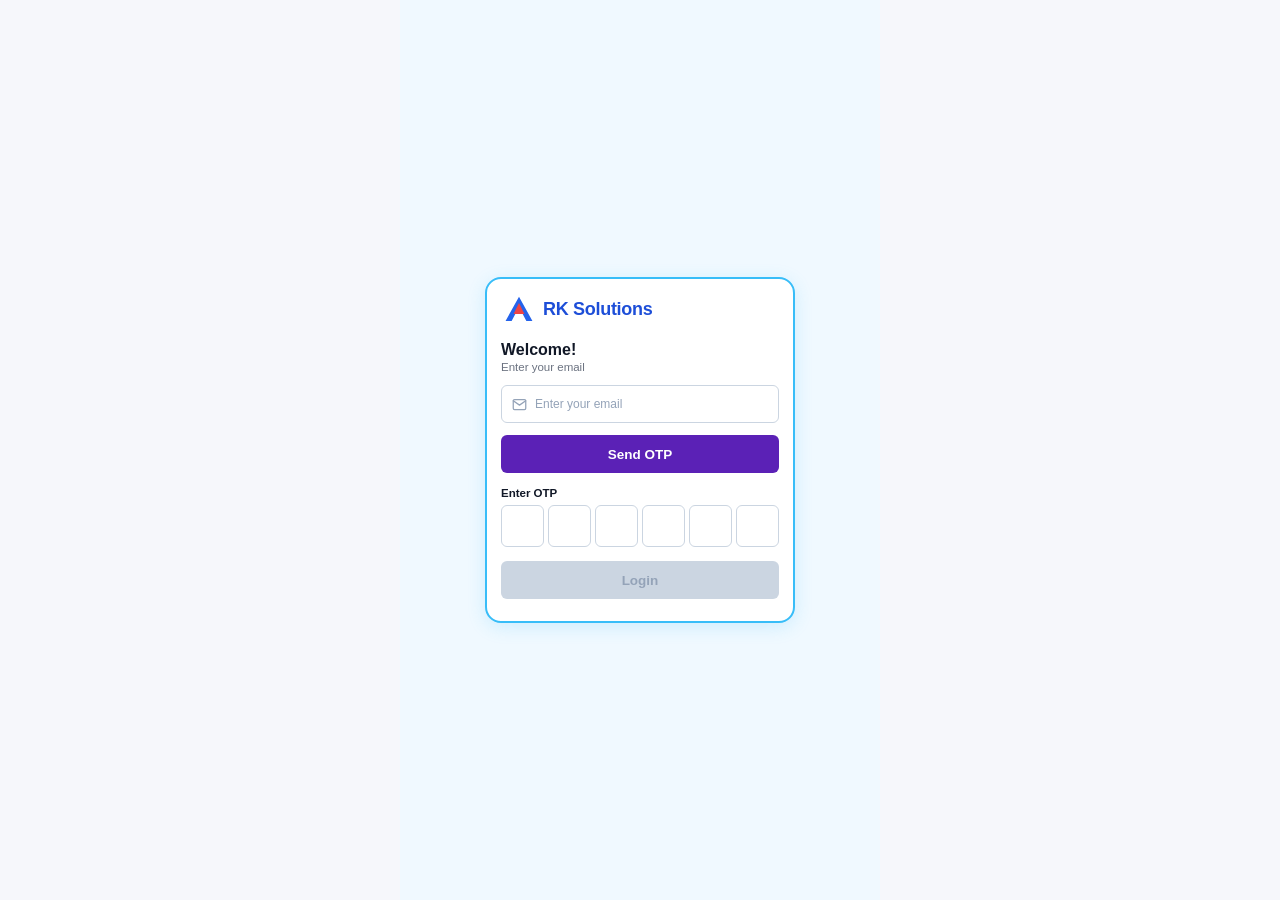
==== templates/index.html @ 28b4c9df "Add RK Solutions Flask backend and frontend" ====
<!DOCTYPE html>
<html lang="en">
<head>
  <meta charset="UTF-8">
  <meta name="viewport" content="width=device-width, initial-scale=1.0, maximum-scale=1.0, user-scalable=no, viewport-fit=cover">
  <title>RK Solutions</title>
  <link rel="stylesheet" href="https://cdnjs.cloudflare.com/ajax/libs/font-awesome/6.4.0/css/all.min.css">
  <link rel="stylesheet" href="/static/css/style.css">
</head>
<body>

  <!-- ======================== SCREEN 1: LOGIN ======================== -->
  <section id="screen-login" class="screen-login-wrapper active">
    <div class="mockup-frame-outer">
      <div class="mockup-card-inner">
        <!-- Brand Logo Row -->
        <div class="brand-header">
          <svg class="rk-logo-vector" viewBox="0 0 100 85" fill="none" xmlns="http://www.w3.org/2000/svg">
            <path d="M 50 4 L 92 80 L 73 80 L 50 36 L 27 80 L 8 80 Z" fill="#2563eb" />
            <path d="M 50 24 L 67 58 L 33 58 Z" fill="#ef4444" />
          </svg>
          <span class="brand-name-text">RK Solutions</span>
        </div>

        <!-- Welcome Text -->
        <div class="welcome-section">
          <h1 class="welcome-title">Welcome!</h1>
          <p class="welcome-desc">Enter your email</p>
        </div>

        <!-- Email Input Box (Guaranteed Empty, No Autofill) -->
        <div class="input-phone-container">
          <div class="phone-box-wrapper">
            <svg class="phone-receiver-icon" viewBox="0 0 24 24" fill="none" stroke="#94a3b8" stroke-width="2" stroke-linecap="round" stroke-linejoin="round">
              <path d="M4 4h16c1.1 0 2 .9 2 2v12c0 1.1-.9 2-2 2H4c-1.1 0-2-.9-2-2V6c0-1.1.9-2 2-2z"/>
              <polyline points="22,6 12,13 2,6"/>
            </svg>
            <input type="email" id="login-email" placeholder="Enter your email" autocomplete="new-off" autocorrect="off" autocapitalize="off" spellcheck="false" value="">
          </div>
        </div>

        <!-- Send OTP Button with 60-second Cooldown -->
        <button id="btn-send-otp" class="btn-send-otp" onclick="sendLoginEmailOTP()">Send OTP</button>

        <!-- Enter 6-Digit OTP Block (Strict Horizontal Alignment) -->
        <div class="otp-entry-section">
          <label class="otp-entry-label">Enter OTP</label>
          <div class="custom-otp-wrapper otp-6-grid" onclick="focusOtpCollector()">
            <input type="tel" id="otp-hidden-collector" maxlength="6" autocomplete="new-off" autocorrect="off" autocapitalize="off" spellcheck="false" value="">
            <div class="otp-box-view" id="otp-box-0"></div>
            <div class="otp-box-view" id="otp-box-1"></div>
            <div class="otp-box-view" id="otp-box-2"></div>
            <div class="otp-box-view" id="otp-box-3"></div>
            <div class="otp-box-view" id="otp-box-4"></div>
            <div class="otp-box-view" id="otp-box-5"></div>
          </div>
          <span id="otp-timer-label" class="otp-timer-text hidden">Resend OTP in 60s</span>
        </div>

        <!-- Login Button (Enables when 6 digits are entered) -->
        <button id="btn-verify-otp" class="btn-login-gold disabled-btn" onclick="verifyLoginEmailOTP()" disabled>Login</button>
      </div>
    </div>
  </section>

  <!-- ======================== MAIN APP SHELL ======================== -->
  <div id="app-shell" class="hidden">
    <header class="app-header">
      <div class="header-left">
        <button id="header-back-btn" class="header-back-btn" onclick="navigatePreviousScreen()" title="Go Back">
          <i class="fa-solid fa-arrow-left"></i>
        </button>
        <h4 id="header-title">Dashboard</h4>
      </div>
      <div class="header-right">
        <button id="header-admin-btn" class="header-admin-btn hidden" onclick="openAdminTeamPage()" title="Admin Dashboard">
          <i class="fa-solid fa-user-shield"></i><span>Admin Dashboard</span>
        </button>
        <span id="header-member-id" class="badge-member">LP1001</span>
      </div>
    </header>

    <main class="app-body">
      <!-- SCREEN 2: DASHBOARD -->
      <section id="screen-dashboard" class="sub-screen active">
        <div class="partner-welcome">
          <div>
            <h3>Hi, Partner!</h3>
            <span class="text-sm text-gray" id="user-subtext">Member ID: LP1001</span>
          </div>
          <div class="date-filter-box">
            <input type="date" id="dash-date-filter" onchange="onDashboardDateChange()">
          </div>
        </div>

        <div class="metrics-grid">
          <div class="metric-card">
            <div class="metric-icon green-icon"><i class="fa-solid fa-users"></i></div>
            <div class="metric-content">
              <span class="label">Membership</span>
              <strong id="metric-membership">15</strong>
            </div>
          </div>
          <div class="metric-card">
            <div class="metric-icon orange-icon"><i class="fa-solid fa-book-open"></i></div>
            <div class="metric-content">
              <span class="label">Smart Book</span>
              <strong id="metric-smartbook">22</strong>
            </div>
          </div>
        </div>

        <div class="metrics-grid mt-2">
          <div class="metric-card earning-card">
            <div class="metric-icon blue-icon"><i class="fa-solid fa-indian-rupee-sign"></i></div>
            <div class="metric-content">
              <span class="label">Paid Earning</span>
              <strong id="metric-earnings">₹8,250</strong>
            </div>
          </div>
          <div class="metric-card earning-card">
            <div class="metric-icon red-icon"><i class="fa-solid fa-wallet"></i></div>
            <div class="metric-content">
              <span class="label">Wallet Balance</span>
              <strong id="metric-wallet">₹1,200</strong>
            </div>
          </div>
        </div>

        <div class="dashboard-actions">
          <button class="btn btn-add-customer" onclick="openAddCustomerModal()">
            <i class="fa-solid fa-user-plus"></i> + Add New Customer
          </button>
        </div>

        <div class="referral-card">
          <div class="referral-title"><i class="fa-solid fa-share-nodes"></i> Refer a Partner</div>
          <p class="text-sm">Share your unique link. When someone installs or registers, reward is automatically credited.</p>
          <div class="referral-link-row">
            <input type="text" id="referral-url" readonly value="">
            <button class="btn btn-copy" onclick="copyReferralLink()"><i class="fa-regular fa-copy"></i> Copy</button>
          </div>
          <div class="social-share-buttons">
            <button class="btn btn-whatsapp" onclick="shareSocial('whatsapp')"><i class="fa-brands fa-whatsapp"></i> WhatsApp</button>
            <button class="btn btn-instagram" onclick="shareSocial('instagram')"><i class="fa-brands fa-instagram"></i> Instagram</button>
            <button class="btn btn-facebook" onclick="shareSocial('facebook')"><i class="fa-brands fa-facebook"></i> Facebook</button>
          </div>
        </div>

        <div class="banner-container">
          <div class="banner-slide" id="banner-active">
            <div class="banner-text">
              <h4 id="banner-title">Exclusive Smart Book Training</h4>
              <p id="banner-subtitle">Live interactive sessions in 5 regional languages.</p>
            </div>
          </div>
          <div class="banner-dots" id="banner-dots">
            <span class="dot active" onclick="setBanner(0)"></span>
            <span class="dot" onclick="setBanner(1)"></span>
            <span class="dot" onclick="setBanner(2)"></span>
          </div>
        </div>

        <!-- Admin only: add / edit / replace / delete the 3 advertisements (hidden for everyone else) -->
        <div id="ads-admin-actions" class="ads-admin-actions hidden">
          <button class="btn btn-outline w-100" onclick="openAdsManager()">
            <i class="fa-solid fa-rectangle-ad"></i> Manage Advertisements
          </button>
        </div>
      </section>

      <!-- SCREEN 3: CUSTOMERS CRM -->
      <section id="screen-customers" class="sub-screen">
        <div class="sub-header-row">
          <div class="search-input">
            <i class="fa-solid fa-magnifying-glass"></i>
            <input type="text" id="cust-search" placeholder="Search by name or phone" oninput="loadCustomerList()">
          </div>
          <button class="btn btn-icon" onclick="toggleDateFilter()"><i class="fa-solid fa-filter"></i></button>
          <button class="btn btn-primary btn-sm" onclick="openAddCustomerModal()"><i class="fa-solid fa-plus"></i></button>
        </div>

        <div class="status-pills">
          <button class="pill active" onclick="filterByStatus('All', this)">All</button>
          <button class="pill" onclick="filterByStatus('New', this)">New</button>
          <button class="pill" onclick="filterByStatus('Called', this)">Called</button>
          <button class="pill" onclick="filterByStatus('Interested', this)">Interested</button>
          <button class="pill" onclick="filterByStatus('Joined', this)">Joined</button>
        </div>

        <div id="customer-list-container" class="card-list"></div>

        <div class="customer-bottom-bar">
          <div class="left-tools">
            <input type="date" id="cust-date-filter" onchange="loadCustomerList()">
          </div>
          <div class="right-tools">
            <button class="btn btn-outline btn-sm" onclick="exportData('excel')"><i class="fa-solid fa-file-excel"></i> Export Excel</button>
            <button class="btn btn-outline btn-sm" onclick="exportData('pdf')"><i class="fa-solid fa-file-pdf"></i> Export PDF</button>
          </div>
        </div>
      </section>

      <!-- SCREEN 4: TRAINING & RESOURCES MAIN HUB -->
      <section id="screen-training" class="sub-screen">
        <div class="training-screen-wrapper">
          <div class="training-top-header">
            <button class="btn-training-back" onclick="switchTab('dashboard')">Back</button>
            <h4 class="training-header-title">Training & Resources</h4>
          </div>

          <div class="training-lang-filter-card">
            <div class="lang-label-row">
              <i class="fa-solid fa-layer-group lang-icon-purple"></i>
              <span class="lang-label-text">Select Content Language:</span>
            </div>
            <select id="training-language-select" class="training-lang-select" onchange="onLanguageChanged()">
              <option value="English">English</option>
              <option value="Tamil">Tamil</option>
              <option value="Telugu">Telugu</option>
              <option value="Hindi">Hindi</option>
              <option value="Kannada">Kannada</option>
            </select>
          </div>

          <div class="training-items-list">
            <div class="tr-resource-row" onclick="navigateToTrainingSection('video')">
              <div class="tr-icon-col tr-icon-blue"><i class="fa-solid fa-video"></i></div>
              <div class="tr-content-col">
                <h5 class="tr-item-title">Training Video</h5>
                <p class="tr-item-desc">20 IT tutorial videos (30 mins each)</p>
              </div>
              <div class="tr-action-col"><div class="btn-play-circle-blue"><i class="fa-solid fa-play"></i></div></div>
            </div>

            <div class="tr-resource-row" onclick="navigateToTrainingSection('sales_script')">
              <div class="tr-icon-col tr-icon-orange"><i class="fa-solid fa-file-lines"></i></div>
              <div class="tr-content-col">
                <h5 class="tr-item-title">Sales Script</h5>
                <p class="tr-item-desc">50 Notepad documents</p>
              </div>
              <div class="tr-action-col"><span class="badge-pill-orange">View</span></div>
            </div>

            <div class="tr-resource-row" onclick="navigateToTrainingSection('faq')">
              <div class="tr-icon-col tr-icon-purple"><i class="fa-solid fa-circle-question"></i></div>
              <div class="tr-content-col">
                <h5 class="tr-item-title">FAQ</h5>
                <p class="tr-item-desc">Frequently asked questions</p>
              </div>
              <div class="tr-action-col"><span class="badge-pill-purple">View</span></div>
            </div>

            <div class="tr-resource-row" onclick="navigateToTrainingSection('poster')">
              <div class="tr-icon-col tr-icon-red"><i class="fa-solid fa-image"></i></div>
              <div class="tr-content-col">
                <h5 class="tr-item-title">Poster</h5>
                <p class="tr-item-desc">50 JPEG marketing posters</p>
              </div>
              <div class="tr-action-col"><div class="btn-download-circle-red"><i class="fa-solid fa-download"></i></div></div>
            </div>

            <div class="tr-resource-row" onclick="navigateToTrainingSection('smart_book')">
              <div class="tr-icon-col tr-icon-green"><i class="fa-solid fa-book"></i></div>
              <div class="tr-content-col">
                <h5 class="tr-item-title">Sample Smart Book</h5>
                <p class="tr-item-desc">50 sample handbooks & PDFs</p>
              </div>
              <div class="tr-action-col"><span class="badge-pill-green">View</span></div>
            </div>
          </div>
        </div>
      </section>

      <!-- SCREEN 4-A: VIDEOS PAGE -->
      <section id="screen-training-videos" class="sub-screen">
        <div class="subpage-header-bar">
          <button class="btn btn-secondary btn-sm" onclick="returnToTrainingHub()"><i class="fa-solid fa-arrow-left"></i> Back</button>
          <h4 id="videos-page-title">Training Videos</h4>
          <span class="badge-lang" id="badge-lang-videos">English</span>
        </div>
        <div id="videos-list-container" class="resource-items-scroll"></div>
      </section>

      <!-- SCREEN 4-B: SALES SCRIPTS (HEADINGS ONLY) -->
      <section id="screen-training-scripts" class="sub-screen">
        <div class="subpage-header-bar">
          <button class="btn btn-secondary btn-sm" onclick="returnToTrainingHub()"><i class="fa-solid fa-arrow-left"></i> Back</button>
          <h4 id="scripts-page-title">Sales Scripts</h4>
          <span class="badge-lang" id="badge-lang-scripts">English</span>
        </div>
        <div id="scripts-list-container" class="resource-items-scroll"></div>
      </section>

      <!-- SCREEN 4-C: FAQ PAGE (STRICT LANGUAGE ACCORDION) -->
      <section id="screen-training-faq" class="sub-screen">
        <div class="subpage-header-bar">
          <button class="btn btn-secondary btn-sm" onclick="returnToTrainingHub()"><i class="fa-solid fa-arrow-left"></i> Back</button>
          <h4 id="faq-page-title">Frequently Asked Questions</h4>
          <span class="badge-lang" id="badge-lang-faq">English</span>
        </div>
        <div id="faq-list-container" class="resource-items-scroll"></div>
      </section>

      <!-- SCREEN 4-D: POSTERS PAGE -->
      <section id="screen-training-posters" class="sub-screen">
        <div class="subpage-header-bar">
          <button class="btn btn-secondary btn-sm" onclick="returnToTrainingHub()"><i class="fa-solid fa-arrow-left"></i> Back</button>
          <h4 id="posters-page-title">Marketing Posters</h4>
          <span class="badge-lang" id="badge-lang-posters">English</span>
        </div>
        <div id="posters-grid-container" class="poster-grid-layout"></div>
      </section>

      <!-- SCREEN 4-E: SAMPLE SMART BOOK PAGE -->
      <section id="screen-training-smartbook" class="sub-screen">
        <div class="subpage-header-bar">
          <button class="btn btn-secondary btn-sm" onclick="returnToTrainingHub()"><i class="fa-solid fa-arrow-left"></i> Back</button>
          <h4 id="smartbook-page-title">Sample Smart Books</h4>
          <span class="badge-lang" id="badge-lang-smartbook">English</span>
        </div>
        <div id="smartbook-list-container" class="resource-items-scroll"></div>
      </section>

      <!-- SCREEN 5: MY REPORT -->
      <section id="screen-reports" class="sub-screen">
        <div class="reports-header-box">
          <label>Filter by Date Range:</label>
          <input type="date" id="reports-date-filter" onchange="loadReports()">
        </div>
        <div id="reports-container" class="reports-container"></div>
      </section>

      <!-- SCREEN 6: PROFILE -->
      <section id="screen-profile" class="sub-screen">
        <div class="profile-avatar-card">
          <div class="avatar-circle"><i class="fa-solid fa-user"></i></div>
          <h4 id="prof-name">Partner</h4>
          <span class="text-sm text-gray" id="prof-member-id">Member ID: LP1001</span>
        </div>

        <div class="profile-details">
          <div class="prof-item">
            <label>Email:</label>
            <span id="prof-email">---</span>
          </div>
          <div class="prof-item">
            <label>City:</label>
            <span id="prof-city">---</span>
          </div>
        </div>

        <div class="profile-actions">
          <button class="btn btn-outline w-100 mb-2" onclick="openChangePasswordModal()">
            <i class="fa-solid fa-key"></i> CHANGE PASSWORD
          </button>
          <button class="btn btn-danger w-100" onclick="logoutApp()">LOGOUT</button>
        </div>
      </section>

      <!-- SCREEN 7: PAYMENT SUCCESSFUL -->
      <section id="screen-payment-success" class="sub-screen">
        <div class="payment-success-card">
          <div class="success-icon-wrapper">
            <i class="fa-solid fa-circle-check success-check-icon"></i>
          </div>
          <h2 class="success-heading">Payment Successful!</h2>
          <p class="success-subtext">The customer registration and payment details have been recorded successfully.</p>
          
          <div class="order-summary-box">
            <div class="summary-line">
              <span>Customer ID:</span>
              <strong id="success-cust-id">2026-00001</strong>
            </div>
            <div class="summary-line">
              <span>Customer Name:</span>
              <strong id="success-cust-name">---</strong>
            </div>
            <div class="summary-line">
              <span>Amount Paid:</span>
              <strong id="success-amount">₹955.00</strong>
            </div>
            <div class="summary-line">
              <span>Order Status:</span>
              <span class="badge-status badge-Joined">Request Received</span>
            </div>
          </div>

          <button class="btn btn-primary w-100 btn-view-customers" onclick="switchTab('customers')">
            <i class="fa-solid fa-list-check"></i> View Customer List
          </button>
          <button class="btn btn-outline w-100 mt-2" onclick="switchTab('dashboard')">
            Go to Dashboard
          </button>
        </div>
      </section>

      <!-- SCREEN 8: ADMIN CONTROL CENTER -->
      <section id="screen-admin" class="sub-screen">
        <div class="admin-top-summary">
          <h4>Admin Portal (RK Solution Internal)</h4>
          <div class="summary-pill-group">
            <span class="badge badge-warning" id="admin-pending-count">Pending: 0</span>
            <span class="badge badge-success" id="admin-processed-count">Processed: 0</span>
          </div>
        </div>

        <div class="mb-3">
          <button class="btn btn-primary btn-sm" onclick="openAdminUploadModal()">
            <i class="fa-solid fa-cloud-arrow-up"></i> Upload Training Material
          </button>
        </div>

        <div class="table-responsive">
          <table class="admin-table">
            <thead>
              <tr>
                <th>Request Date</th>
                <th>Name</th>
                <th>Code</th>
                <th>YouTube Link</th>
                <th>1st Keyword</th>
                <th>2nd Keyword</th>
                <th>3rd Keyword</th>
                <th>Uploaded All Files</th>
              </tr>
            </thead>
            <tbody id="admin-requests-tbody"></tbody>
          </table>
        </div>
      </section>

      <!-- SCREEN 9: ADMIN TEAM MEMBERS (ADMIN DASHBOARD) -->
      <section id="screen-admin-team" class="sub-screen">
        <div class="team-banner">Admin (RK Solution internal team members)</div>

        <div class="team-summary-row">
          <div class="summary-pill-group">
            <span class="badge" id="team-total-count">Total: 0</span>
            <span class="badge badge-success" id="team-uploaded-count">Uploaded: 0</span>
            <span class="badge badge-warning" id="team-pending-count">Pending: 0</span>
          </div>
          <button class="btn btn-outline btn-sm" onclick="loadAdminTeam()"><i class="fa-solid fa-rotate"></i> Refresh</button>
        </div>

        <div class="team-table-wrap">
          <table class="team-table">
            <thead>
              <tr>
                <th class="th-date"><i class="fa-regular fa-calendar-days"></i> Request Date</th>
                <th class="th-name"><i class="fa-solid fa-user"></i> Name</th>
                <th class="th-member">Member ID</th>
                <th class="th-youtube"><i class="fa-brands fa-youtube"></i> Youtube link</th>
                <th class="th-kw1"><i class="fa-solid fa-magnifying-glass"></i> 1st Keyword Search</th>
                <th class="th-kw2"><i class="fa-solid fa-magnifying-glass"></i> 2nd Keyword Search</th>
                <th class="th-kw3"><i class="fa-solid fa-magnifying-glass"></i> 3rd Keyword Search</th>
                <th class="th-upload"><i class="fa-solid fa-cloud-arrow-up"></i> Uploaded all Files</th>
              </tr>
            </thead>
            <tbody id="team-members-tbody">
              <tr><td colspan="8" class="team-empty">Loading team members...</td></tr>
            </tbody>
          </table>
        </div>
      </section>
    </main>

    <!-- Bottom Navigation -->
    <nav class="bottom-nav">
      <button class="nav-item active" onclick="switchTab('dashboard')"><i class="fa-solid fa-house"></i><span>Home</span></button>
      <button class="nav-item" onclick="switchTab('customers')"><i class="fa-solid fa-users"></i><span>Customers</span></button>
      <button class="nav-item" onclick="switchTab('training')"><i class="fa-solid fa-graduation-cap"></i><span>Training</span></button>
      <button class="nav-item" onclick="switchTab('reports')"><i class="fa-solid fa-file-invoice"></i><span>Reports</span></button>
      <button class="nav-item" onclick="switchTab('profile')"><i class="fa-solid fa-user"></i><span>Profile</span></button>
    </nav>
  </div>

  <!-- Modals -->
  <div id="modal-add-customer" class="modal-backdrop hidden">
    <div class="modal-card">
      <div class="modal-header">
        <h4>Add New Customer</h4>
        <button class="btn-close" onclick="closeModal('modal-add-customer')">&times;</button>
      </div>
      <div class="modal-body">
        <div class="form-group">
          <label>Select Plan / Membership</label>
          <select id="cust-plan" onchange="onPlanSelected()">
            <option value="Membership" data-amount="955">1. Membership — ₹955</option>
            <option value="Smart Book" data-amount="300">2. Smart Book — ₹300</option>
          </select>
        </div>
        <div class="form-group">
          <label>Customer ID (Auto Generated)</label>
          <input type="text" id="cust-auto-id" readonly value="" class="input-readonly">
        </div>
        <div class="form-group">
          <label>Customer Name *</label>
          <input type="text" id="cust-name" placeholder="Enter customer name">
        </div>
        <div class="form-group">
          <label>Phone Number *</label>
          <input type="tel" id="cust-phone" placeholder="Enter phone number">
        </div>
        <div class="form-group">
          <label>City / Location</label>
          <input type="text" id="cust-city" placeholder="Enter city or location">
        </div>
        <div class="form-group">
          <label>YouTube Channel Link</label>
          <input type="url" id="cust-youtube" placeholder="Enter or paste YouTube URL">
        </div>
        <div class="form-group">
          <label>1st Keyword Search</label>
          <input type="text" id="cust-kw1" placeholder="e.g. Best C++ trainer in Tamil">
        </div>
        <div class="form-group">
          <label>2nd Keyword Search</label>
          <input type="text" id="cust-kw2" placeholder="e.g. NEET previous year 2025 question paper solved">
        </div>
        <div class="form-group">
          <label>3rd Keyword Search</label>
          <input type="text" id="cust-kw3" placeholder="e.g. How to becomes successful business in 2030">
        </div>
        <div class="form-group">
          <label>Comments / Business Notes</label>
          <textarea id="cust-comments" placeholder="Comments on customer preferences..."></textarea>
        </div>
      </div>
      <div class="modal-footer">
        <button class="btn btn-secondary" onclick="closeModal('modal-add-customer')">CANCEL</button>
        <button class="btn btn-primary" onclick="proceedToPaymentGateway()">NEXT</button>
      </div>
    </div>
  </div>

  <div id="modal-payment-upi" class="modal-backdrop hidden">
    <div class="modal-card text-center">
      <div class="modal-header">
        <h4>UPI Payment</h4>
        <button class="btn-close" onclick="closeModal('modal-payment-upi')">&times;</button>
      </div>
      <div class="modal-body">
        <h3 id="upi-amount-display" class="amount-title">Amount: ₹955</h3>
        <p class="text-sm text-gray">Only UPI option active currently.</p>
        <div class="bank-qr-box">
          <div class="bank-title">India Post Payments Bank</div>
          <div class="qr-placeholder">
            <img src="https://api.qrserver.com/v1/create-qr-code/?size=180x180&data=upi://pay?pa=9940461351@postbank&pn=GP+RAMAKRISHNAN" alt="UPI QR">
          </div>
          <div class="vpa-text"><strong>GP RAMAKRISHNAN</strong></div>
          <div class="vpa-id">9940461351@postbank</div>
        </div>
        <div class="whatsapp-instruction-box">
          <p>Send the payment screenshot to the WhatsApp number below. Click to open WhatsApp.</p>
          <button class="btn btn-whatsapp w-100" onclick="sendScreenshotWhatsApp()">
            <i class="fa-brands fa-whatsapp"></i> WhatsApp 9940461351
          </button>
        </div>
      </div>
      <div class="modal-footer">
        <button class="btn btn-secondary" onclick="backToAddCustomerModal()">Back</button>
        <button class="btn btn-primary" onclick="confirmPaymentAndSaveCustomer()">Confirm & Submit</button>
      </div>
    </div>
  </div>

  <div id="modal-edit-customer" class="modal-backdrop hidden">
    <div class="modal-card">
      <div class="modal-header">
        <h4>Edit Customer Status</h4>
        <button class="btn-close" onclick="closeModal('modal-edit-customer')">&times;</button>
      </div>
      <div class="modal-body">
        <input type="hidden" id="edit-cust-id">
        <div class="form-group">
          <label>Customer Name</label>
          <input type="text" id="edit-cust-name" readonly class="input-readonly">
        </div>
        <div class="form-group">
          <label>Update Lead Status</label>
          <select id="edit-cust-status">
            <option value="New">New</option>
            <option value="Called">Called</option>
            <option value="Interested">Interested</option>
            <option value="Joined">Joined</option>
          </select>
        </div>
        <div class="form-group">
          <label>Comments</label>
          <textarea id="edit-cust-comments"></textarea>
        </div>
      </div>
      <div class="modal-footer">
        <button class="btn btn-secondary" onclick="closeModal('modal-edit-customer')">Cancel</button>
        <button class="btn btn-primary" onclick="saveCustomerStatus()">Save Changes</button>
      </div>
    </div>
  </div>

  <div id="modal-script-fullview" class="modal-backdrop hidden">
    <div class="modal-card">
      <div class="modal-header">
        <h4 id="script-full-title">Sales Script</h4>
        <button class="btn-close" onclick="closeModal('modal-script-fullview')">&times;</button>
      </div>
      <div class="modal-body">
        <div id="script-full-content" class="script-modal-view"></div>
      </div>
      <div class="modal-footer">
        <button class="btn btn-primary" onclick="copyFullScriptText()"><i class="fa-regular fa-copy"></i> Copy Script</button>
      </div>
    </div>
  </div>

  <div id="modal-admin-upload" class="modal-backdrop hidden">
    <div class="modal-card">
      <div class="modal-header">
        <h4>Upload Training Resource</h4>
        <button class="btn-close" onclick="closeModal('modal-admin-upload')">&times;</button>
      </div>
      <div class="modal-body">
        <form id="admin-material-form" onsubmit="submitAdminMaterial(event)">
          <div class="form-group">
            <label>Resource Category *</label>
            <select id="adm-mat-cat" required>
              <option value="video">Training Video</option>
              <option value="sales_script">Sales Script</option>
              <option value="faq">FAQ</option>
              <option value="poster">Poster</option>
              <option value="smart_book">Sample Smart Book</option>
            </select>
          </div>
          <div class="form-group">
            <label>Language *</label>
            <select id="adm-mat-lang" required>
              <option value="English">English</option>
              <option value="Tamil">Tamil</option>
              <option value="Telugu">Telugu</option>
              <option value="Hindi">Hindi</option>
              <option value="Kannada">Kannada</option>
            </select>
          </div>
          <div class="form-group">
            <label>Title / Heading *</label>
            <input type="text" id="adm-mat-title" placeholder="e.g. Script 51 – Closing Call" required>
          </div>
          <div class="form-group">
            <label>Description / Subtitle</label>
            <input type="text" id="adm-mat-desc" placeholder="e.g. Pitch Script">
          </div>
          <div class="form-group">
            <label>Content</label>
            <textarea id="adm-mat-content" rows="4" placeholder="Enter content lines..."></textarea>
          </div>
          <div class="form-group">
            <label>Attach File</label>
            <input type="file" id="adm-mat-file">
          </div>
          <button type="submit" class="btn btn-primary w-100">Publish Material</button>
        </form>
      </div>
    </div>
  </div>

  <div id="modal-team-upload" class="modal-backdrop hidden">
    <div class="modal-card">
      <div class="modal-header">
        <h4>Upload Files &amp; Folders</h4>
        <button class="btn-close" onclick="closeTeamUploadModal()">&times;</button>
      </div>
      <div class="modal-body">
        <div class="team-upload-target" id="team-upload-target"></div>

        <div class="team-upload-pickers">
          <input type="file" id="team-file-input" multiple class="hidden"
                 accept=".pdf,.xls,.xlsx,.xlsm,.csv,.ods,.doc,.docx,.rtf,.odt,.txt,.ppt,.pptx,.png,.jpg,.jpeg,.gif,.webp,.zip,.rar,.7z,.json,.xml"
                 onchange="onTeamFilesPicked(this)">
          <input type="file" id="team-folder-input" class="hidden" webkitdirectory directory multiple
                 onchange="onTeamFilesPicked(this)">
          <button type="button" class="btn btn-outline btn-sm" onclick="document.getElementById('team-file-input').click()">
            <i class="fa-solid fa-file-circle-plus"></i> Select Files
          </button>
          <button type="button" class="btn btn-outline btn-sm" onclick="document.getElementById('team-folder-input').click()">
            <i class="fa-solid fa-folder-open"></i> Select Folder
          </button>
        </div>
        <p class="team-upload-hint">PDF, Excel, Word, PowerPoint, images, ZIP and more &middot; up to 50 MB per file &middot; folder structure is preserved.</p>

        <div id="team-pending-box" class="team-pending-box hidden">
          <div class="team-pending-head">
            <strong id="team-pending-summary">0 files selected</strong>
            <button type="button" class="team-clear-btn" onclick="clearTeamPendingFiles()">Clear</button>
          </div>
          <ul id="team-pending-list" class="team-pending-list"></ul>
        </div>

        <div id="team-progress-box" class="team-progress-box hidden">
          <div class="team-progress-track"><div id="team-progress-bar" class="team-progress-bar"></div></div>
          <span id="team-progress-text" class="text-sm text-gray"></span>
        </div>
        <div id="team-upload-result" class="team-upload-result"></div>

        <button type="button" id="team-upload-btn" class="btn btn-primary w-100" onclick="startTeamUpload()">
          <i class="fa-solid fa-cloud-arrow-up"></i> Upload to Member
        </button>

        <h5 class="team-files-title">Files already uploaded for this member</h5>
        <div id="team-existing-files" class="team-existing-files"><span class="text-sm text-gray">Loading...</span></div>
      </div>
    </div>
  </div>

  <div id="modal-manage-ads" class="modal-backdrop hidden">
    <div class="modal-card">
      <div class="modal-header">
        <h4>Manage Advertisements</h4>
        <button class="btn-close" onclick="closeModal('modal-manage-ads')">&times;</button>
      </div>
      <div class="modal-body">
        <p class="text-sm text-gray ads-manager-hint">These 3 advertisements are shown on every user's and team member's dashboard. Only the admin can change them.</p>
        <div id="ads-slots-container"></div>
      </div>
    </div>
  </div>

  <div id="modal-change-password" class="modal-backdrop hidden">
    <div class="modal-card">
      <div class="modal-header">
        <h4>Change Password via OTP</h4>
        <button class="btn-close" onclick="closeModal('modal-change-password')">&times;</button>
      </div>
      <div class="modal-body">
        <p class="text-sm">We will send an OTP to your registered email address.</p>
        <button class="btn btn-outline w-100 mb-3" onclick="requestPasswordResetOTP()">Send Reset OTP</button>
        <div id="pwd-otp-group" class="hidden">
          <div class="form-group">
            <label>Enter 6-Digit OTP</label>
            <input type="text" id="reset-otp-input" maxlength="6" placeholder="123456">
          </div>
          <div class="form-group">
            <label>New Password</label>
            <input type="password" id="reset-new-pwd" placeholder="Enter at least 6 characters">
          </div>
          <button class="btn btn-primary w-100" onclick="submitPasswordReset()">Update Password</button>
        </div>
      </div>
    </div>
  </div>

  <script src="/static/js/app.js"></script>
</body>
</html>
---- static/css/style.css ----
:root {
  --primary: #54329e;
  --primary-light: #734bc7;
  --accent: #ff9800;
  --success: #198754;
  --danger: #dc3545;
  --bg-color: #f6f7fb;
  --card-bg: #ffffff;
  --text-main: #212529;
  --text-muted: #6c757d;
  --border: #e2e8f0;
  --font-family: -apple-system, BlinkMacSystemFont, "Segoe UI", Roboto, Helvetica, Arial, sans-serif;
}

* {
  box-sizing: border-box;
  margin: 0;
  padding: 0;
  -webkit-tap-highlight-color: transparent;
}

body {
  font-family: var(--font-family);
  background-color: var(--bg-color);
  color: var(--text-main);
  max-width: 480px;
  margin: 0 auto;
  min-height: 100vh;
  position: relative;
  overflow-x: hidden;
}

.hidden { display: none !important; }
.sub-screen { display: none !important; }
.sub-screen.active {
  display: block !important;
  animation: fadeIn 0.15s ease-in-out;
}

@keyframes fadeIn {
  from { opacity: 0; transform: translateY(4px); }
  to { opacity: 1; transform: translateY(0); }
}

.text-sm { font-size: 0.85rem; }
.text-gray { color: var(--text-muted); }
.mt-2 { margin-top: 0.5rem; }
.mb-2 { margin-bottom: 0.5rem; }
.mb-3 { margin-bottom: 1rem; }
.w-100 { width: 100%; }

/* ========================================================
   LOGIN CARD UI
   ======================================================== */
.screen-login-wrapper {
  display: flex;
  justify-content: center;
  align-items: center;
  min-height: 100vh;
  background-color: #f0f9ff;
  padding: 16px;
}

.mockup-frame-outer {
  width: 100%;
  max-width: 310px;
  background: #ffffff;
  border: 2px solid #38bdf8;
  border-radius: 16px;
  box-shadow: 0 4px 18px rgba(56, 189, 248, 0.18);
  padding: 16px 14px 22px 14px;
  box-sizing: border-box;
}

.mockup-card-inner {
  width: 100%;
  display: flex;
  flex-direction: column;
}

.brand-header {
  display: flex;
  align-items: center;
  gap: 8px;
  margin-bottom: 18px;
  padding-left: 2px;
}

.rk-logo-vector {
  width: 32px;
  height: 28px;
  flex-shrink: 0;
}

.brand-name-text {
  font-size: 18px;
  font-weight: 700;
  color: #1d4ed8;
  letter-spacing: -0.3px;
}

.welcome-section {
  text-align: left;
  margin-bottom: 12px;
}

.welcome-title {
  font-size: 16px;
  font-weight: 800;
  color: #111827;
  margin-bottom: 2px;
}

.welcome-desc {
  font-size: 11.5px;
  color: #6b7280;
  margin: 0;
}

.input-phone-container { margin-bottom: 12px; }

.phone-box-wrapper {
  display: flex;
  align-items: center;
  border: 1.5px solid #cbd5e1;
  border-radius: 6px;
  background: #ffffff;
  padding: 6px 10px;
  height: 38px;
}

.phone-receiver-icon {
  width: 15px;
  height: 15px;
  margin-right: 8px;
  flex-shrink: 0;
}

.phone-box-wrapper input {
  border: none;
  outline: none;
  width: 100%;
  font-size: 12.5px;
  color: #334155;
  background: transparent;
}

.phone-box-wrapper input::placeholder {
  color: #94a3b8;
  font-size: 12px;
}

.btn-send-otp {
  width: 100%;
  height: 38px;
  background-color: #5b21b6;
  color: #ffffff;
  font-size: 13.5px;
  font-weight: 600;
  border: none;
  border-radius: 6px;
  cursor: pointer;
  display: flex;
  align-items: center;
  justify-content: center;
  margin-bottom: 14px;
  transition: opacity 0.2s;
}
.btn-send-otp:active { opacity: 0.85; }

.otp-entry-section {
  display: flex;
  flex-direction: column;
  margin-bottom: 14px;
}

.otp-entry-label {
  font-size: 11.5px;
  font-weight: 700;
  color: #111827;
  margin-bottom: 6px;
  text-align: left;
}

/* ========================================================
   HORIZONTAL 6-DIGIT OTP GRID (NO VERTICAL STACKING)
   ======================================================== */
.custom-otp-wrapper.otp-6-grid {
  position: relative !important;
  display: flex !important;
  flex-direction: row !important;
  flex-wrap: nowrap !important;
  justify-content: space-between !important;
  align-items: center !important;
  gap: 4px !important;
  width: 100% !important;
  cursor: text;
  box-sizing: border-box !important;
}

#otp-hidden-collector {
  position: absolute;
  top: -9999px;
  left: -9999px;
  opacity: 0;
  width: 1px;
  height: 1px;
  pointer-events: none;
}

.custom-otp-wrapper.otp-6-grid .otp-box-view {
  flex: 1 1 0 !important;
  width: calc(100% / 6 - 4px) !important;
  min-width: 38px !important;
  max-width: 44px !important;
  height: 42px !important;
  border: 1.5px solid #cbd5e1 !important;
  border-radius: 6px !important;
  display: flex !important;
  align-items: center !important;
  justify-content: center !important;
  font-size: 18px !important;
  font-weight: 700 !important;
  color: #1e293b !important;
  background-color: #ffffff !important;
  user-select: none;
  box-sizing: border-box !important;
  transition: border-color 0.15s ease;
}

.custom-otp-wrapper.otp-6-grid .otp-box-view.active-focus {
  border-color: #5b21b6 !important;
  box-shadow: 0 0 0 2px rgba(91, 33, 182, 0.15) !important;
}

.otp-timer-text {
  font-size: 11px;
  color: #64748b;
  text-align: right;
  margin-top: 4px;
}

.btn-login-gold {
  width: 100%;
  height: 38px;
  background-color: #eab308;
  color: #1f2937;
  font-size: 13.5px;
  font-weight: 700;
  border: none;
  border-radius: 6px;
  cursor: pointer;
  display: flex;
  align-items: center;
  justify-content: center;
  transition: background-color 0.2s, opacity 0.2s;
}

.btn-login-gold.disabled-btn {
  background-color: #cbd5e1;
  color: #94a3b8;
  cursor: not-allowed;
}

/* App Header & Navigation */
.app-header {
  background: var(--primary);
  color: white;
  padding: 14px 16px;
  display: flex;
  justify-content: space-between;
  align-items: center;
  position: sticky;
  top: 0;
  z-index: 100;
}

.header-left {
  display: flex;
  align-items: center;
  gap: 12px;
}

.header-back-btn {
  background: transparent;
  border: none;
  color: #ffffff;
  font-size: 18px;
  cursor: pointer;
  display: inline-flex;
  align-items: center;
  justify-content: center;
  padding: 4px;
  border-radius: 50%;
}
.header-back-btn:active { background: rgba(255, 255, 255, 0.2); }

.badge-member {
  background: rgba(255,255,255,0.2);
  padding: 4px 10px;
  border-radius: 12px;
  font-size: 12px;
  font-weight: 600;
}

.app-body {
  padding: 16px;
  padding-bottom: 80px;
}

.bottom-nav {
  position: fixed;
  bottom: 0;
  left: 0;
  right: 0;
  max-width: 480px;
  margin: 0 auto;
  height: 60px;
  background: #ffffff;
  border-top: 1px solid var(--border);
  display: flex;
  justify-content: space-around;
  align-items: center;
  z-index: 99;
}

.nav-item {
  background: none;
  border: none;
  color: var(--text-muted);
  display: flex;
  flex-direction: column;
  align-items: center;
  font-size: 11px;
  gap: 4px;
  cursor: pointer;
}
.nav-item.active { color: var(--primary); font-weight: bold; }
.nav-item i { font-size: 18px; }

/* Dashboard Styles */
.partner-welcome {
  display: flex;
  justify-content: space-between;
  align-items: center;
  margin-bottom: 16px;
}
.date-filter-box input {
  padding: 6px 8px;
  border-radius: 6px;
  border: 1px solid var(--border);
  font-size: 12px;
}
.metrics-grid {
  display: grid;
  grid-template-columns: 1fr 1fr;
  gap: 12px;
}
.metric-card {
  background: var(--card-bg);
  border-radius: 12px;
  padding: 14px;
  display: flex;
  align-items: center;
  gap: 12px;
  box-shadow: 0 2px 8px rgba(0,0,0,0.04);
}
.metric-icon {
  width: 40px;
  height: 40px;
  border-radius: 50%;
  display: flex;
  align-items: center;
  justify-content: center;
  color: #fff;
  font-size: 18px;
}
.green-icon { background: #22c55e; }
.orange-icon { background: #f97316; }
.blue-icon { background: #3b82f6; }
.red-icon { background: #ef4444; }

.metric-content .label { font-size: 12px; color: var(--text-muted); display: block; }
.metric-content strong { font-size: 18px; font-weight: 700; }

.dashboard-actions { margin: 16px 0; }
.btn-add-customer {
  width: 100%;
  background: #f59e0b;
  color: #fff;
  padding: 12px;
  font-size: 15px;
}

.referral-card {
  background: var(--card-bg);
  border: 1.5px dashed #c4b5fd;
  border-radius: 12px;
  padding: 14px;
  margin-bottom: 16px;
}
.referral-title {
  font-weight: 700;
  color: var(--primary);
  margin-bottom: 6px;
  display: flex;
  align-items: center;
  gap: 6px;
}
.referral-link-row {
  display: flex;
  gap: 6px;
  margin: 10px 0;
}
.referral-link-row input {
  flex: 1;
  font-size: 12px;
  padding: 6px 8px;
  border: 1px solid var(--border);
  border-radius: 6px;
  background: #f8fafc;
}
.social-share-buttons { display: flex; gap: 6px; }
.social-share-buttons .btn { flex: 1; font-size: 11px; padding: 6px 4px; }

.banner-container {
  background: linear-gradient(135deg, #1e1b4b, #4338ca);
  border-radius: 12px;
  color: #fff;
  padding: 18px 16px;
  min-height: 110px;
  display: flex;
  flex-direction: column;
  justify-content: space-between;
}
.banner-text h4 { font-size: 15px; margin-bottom: 4px; }
.banner-text p { font-size: 12px; opacity: 0.9; }
.banner-dots {
  display: flex;
  justify-content: center;
  gap: 6px;
  margin-top: 10px;
}
.banner-dots .dot {
  width: 8px;
  height: 8px;
  background: rgba(255,255,255,0.4);
  border-radius: 50%;
  cursor: pointer;
}
.banner-dots .dot.active {
  background: #fff;
  width: 16px;
  border-radius: 4px;
}

/* Customer CRM */
.sub-header-row { display: flex; gap: 8px; margin-bottom: 12px; }
.search-input { flex: 1; position: relative; display: flex; align-items: center; }
.search-input i { position: absolute; left: 10px; color: var(--text-muted); }
.search-input input {
  width: 100%;
  padding: 8px 10px 8px 32px;
  border: 1px solid var(--border);
  border-radius: 8px;
  font-size: 13px;
}
.status-pills { display: flex; gap: 6px; overflow-x: auto; padding-bottom: 8px; margin-bottom: 10px; }
.pill {
  border: none;
  background: #e2e8f0;
  padding: 6px 12px;
  border-radius: 16px;
  font-size: 12px;
  font-weight: 600;
  cursor: pointer;
  white-space: nowrap;
}
.pill.active { background: var(--primary); color: #fff; }
.card-list { display: flex; flex-direction: column; gap: 10px; }
.customer-item-card {
  background: var(--card-bg);
  border-radius: 10px;
  padding: 12px;
  display: flex;
  justify-content: space-between;
  align-items: center;
  box-shadow: 0 1px 4px rgba(0,0,0,0.05);
}
.cust-details strong { font-size: 14px; display: block; }
.cust-details span { font-size: 12px; color: var(--text-muted); }
.badge-status {
  display: inline-block;
  padding: 2px 6px;
  border-radius: 4px;
  font-size: 10px;
  font-weight: 700;
  margin-top: 4px;
}
.badge-New { background: #e0f2fe; color: #0284c7; }
.badge-Called { background: #fef3c7; color: #d97706; }
.badge-Interested { background: #ede9fe; color: #7c3aed; }
.badge-Joined { background: #dcfce7; color: #16a34a; }

.cust-actions { display: flex; align-items: center; gap: 8px; }
.whatsapp-chat-btn {
  background: #25D366;
  color: #fff;
  width: 32px;
  height: 32px;
  border-radius: 50%;
  display: flex;
  align-items: center;
  justify-content: center;
  font-size: 16px;
  text-decoration: none;
}
.customer-bottom-bar {
  display: flex;
  justify-content: space-between;
  align-items: center;
  margin-top: 14px;
  padding-top: 10px;
  border-top: 1px solid var(--border);
}

/* Training & Resources Hub */
.training-screen-wrapper {
  display: flex;
  flex-direction: column;
  gap: 12px;
}

.training-top-header {
  background: #54329e;
  border-radius: 8px;
  padding: 10px 14px;
  display: flex;
  align-items: center;
  gap: 14px;
  color: #fff;
}

.btn-training-back {
  background: #dc2626;
  color: #ffffff;
  border: none;
  font-size: 12px;
  font-weight: 700;
  padding: 5px 12px;
  border-radius: 4px;
  cursor: pointer;
}

.training-header-title {
  font-size: 16px;
  font-weight: 700;
  margin: 0;
}

.training-lang-filter-card {
  background: #ffffff;
  border-radius: 10px;
  padding: 12px 14px;
  box-shadow: 0 1px 4px rgba(0,0,0,0.05);
}

.lang-label-row {
  display: flex;
  align-items: center;
  gap: 8px;
  margin-bottom: 6px;
}

.lang-icon-purple {
  color: #54329e;
  font-size: 14px;
}

.lang-label-text {
  font-size: 12px;
  font-weight: 700;
  color: #4b5563;
}

.training-lang-select {
  width: 100%;
  padding: 8px 10px;
  border: 1px solid #cbd5e1;
  border-radius: 6px;
  font-size: 13px;
  color: #1e293b;
  outline: none;
}

.training-items-list {
  display: flex;
  flex-direction: column;
  gap: 10px;
}

.tr-resource-row {
  background: #ffffff;
  border-radius: 10px;
  padding: 14px 16px;
  display: flex;
  align-items: center;
  justify-content: space-between;
  box-shadow: 0 1px 5px rgba(0,0,0,0.05);
  cursor: pointer;
  transition: transform 0.15s ease;
}
.tr-resource-row:active {
  transform: scale(0.99);
}

.tr-icon-col {
  width: 38px;
  height: 38px;
  border-radius: 8px;
  display: flex;
  align-items: center;
  justify-content: center;
  font-size: 18px;
  margin-right: 12px;
}

.tr-icon-blue { background: #eff6ff; color: #2563eb; }
.tr-icon-orange { background: #fff7ed; color: #ea580c; }
.tr-icon-purple { background: #faf5ff; color: #9333ea; }
.tr-icon-red { background: #fef2f2; color: #dc2626; }
.tr-icon-green { background: #f0fdf4; color: #16a34a; }

.tr-content-col {
  flex: 1;
}

.tr-item-title {
  font-size: 14.5px;
  font-weight: 700;
  color: #111827;
  margin-bottom: 2px;
}

.tr-item-desc {
  font-size: 11.5px;
  color: #6b7280;
  margin: 0;
}

.btn-play-circle-blue {
  width: 32px;
  height: 32px;
  border-radius: 50%;
  background: #3b82f6;
  color: #ffffff;
  display: flex;
  align-items: center;
  justify-content: center;
  font-size: 13px;
  box-shadow: 0 2px 6px rgba(59, 130, 246, 0.4);
}

.btn-download-circle-red {
  width: 32px;
  height: 32px;
  border-radius: 50%;
  background: #ef4444;
  color: #ffffff;
  display: flex;
  align-items: center;
  justify-content: center;
  font-size: 13px;
  box-shadow: 0 2px 6px rgba(239, 68, 68, 0.4);
}

.badge-pill-orange {
  background: #f59e0b;
  color: #ffffff;
  font-size: 11.5px;
  font-weight: 700;
  padding: 5px 14px;
  border-radius: 14px;
}

.badge-pill-purple {
  background: #8b5cf6;
  color: #ffffff;
  font-size: 11.5px;
  font-weight: 700;
  padding: 5px 14px;
  border-radius: 14px;
}

.badge-pill-green {
  background: #10b981;
  color: #ffffff;
  font-size: 11.5px;
  font-weight: 700;
  padding: 5px 14px;
  border-radius: 14px;
}

/* Subpages */
.subpage-header-bar {
  background: #ffffff;
  border-radius: 10px;
  padding: 12px 14px;
  display: flex;
  align-items: center;
  justify-content: space-between;
  margin-bottom: 12px;
  box-shadow: 0 1px 4px rgba(0,0,0,0.05);
}

.subpage-header-bar h4 {
  font-size: 15px;
  font-weight: 700;
  color: var(--primary);
  margin: 0;
}

.badge-lang {
  background: #ede9fe;
  color: var(--primary);
  padding: 4px 10px;
  border-radius: 12px;
  font-size: 11.5px;
  font-weight: 700;
}

.resource-items-scroll {
  display: flex;
  flex-direction: column;
  gap: 10px;
  max-height: calc(100vh - 210px);
  overflow-y: auto;
  padding-bottom: 16px;
}

/* Sales Script Card Style */
.script-card-item {
  background: #ffffff;
  border-radius: 10px;
  padding: 14px 16px;
  border: 1px solid #e2e8f0;
  box-shadow: 0 1px 4px rgba(0,0,0,0.03);
  display: flex;
  align-items: center;
  justify-content: space-between;
  gap: 10px;
}

.script-card-title {
  font-size: 14px;
  font-weight: 700;
  color: #111827;
  flex: 1;
}

.script-actions-row {
  display: flex;
  align-items: center;
  gap: 8px;
  flex-shrink: 0;
}

.script-modal-view {
  font-size: 13.5px;
  line-height: 1.6;
  color: #334155;
  background: #f8fafc;
  padding: 14px;
  border-radius: 8px;
  border: 1px solid #e2e8f0;
  white-space: pre-line;
  max-height: 380px;
  overflow-y: auto;
}

/* Posters Grid Style */
.poster-grid-layout {
  display: grid;
  grid-template-columns: repeat(2, 1fr);
  gap: 12px;
  max-height: calc(100vh - 210px);
  overflow-y: auto;
  padding-bottom: 16px;
}

.poster-preview-card {
  background: #ffffff;
  border: 1px solid #e2e8f0;
  border-radius: 10px;
  overflow: hidden;
  text-align: center;
  padding-bottom: 8px;
  box-shadow: 0 1px 4px rgba(0,0,0,0.04);
}

.poster-img-element {
  width: 100%;
  height: 140px;
  object-fit: cover;
  background-color: #f1f5f9;
}

/* FAQ Accordion Styling */
.faq-accordion-item {
  background: #ffffff;
  border: 1px solid #e2e8f0;
  border-radius: 8px;
  padding: 14px;
  cursor: pointer;
  transition: all 0.2s ease;
  box-shadow: 0 1px 3px rgba(0,0,0,0.02);
}

.faq-accordion-item:hover {
  border-color: #cbd5e1;
}

.faq-q-text {
  font-size: 13.5px;
  font-weight: 700;
  color: var(--primary);
  display: flex;
  justify-content: space-between;
  align-items: center;
}

.faq-a-text {
  font-size: 12.5px;
  color: #334155;
  margin-top: 10px;
  line-height: 1.5;
  padding-top: 10px;
  border-top: 1px dashed #e2e8f0;
}

.empty-state-box {
  background: #ffffff;
  border-radius: 12px;
  padding: 30px 20px;
  text-align: center;
  color: var(--text-muted);
}
.empty-state-box i {
  font-size: 38px;
  margin-bottom: 10px;
  color: #cbd5e1;
}

/* Payment Successful Screen */
.payment-success-card {
  background: #ffffff;
  border-radius: 16px;
  padding: 26px 20px;
  text-align: center;
  box-shadow: 0 4px 18px rgba(0, 0, 0, 0.05);
  margin-top: 20px;
}

.success-icon-wrapper { margin-bottom: 14px; }
.success-check-icon {
  font-size: 68px;
  color: #22c55e;
  animation: popSuccess 0.3s ease;
}

@keyframes popSuccess {
  0% { transform: scale(0.6); opacity: 0; }
  80% { transform: scale(1.1); }
  100% { transform: scale(1); opacity: 1; }
}

.success-heading {
  font-size: 22px;
  font-weight: 800;
  color: #111827;
  margin-bottom: 6px;
}

.success-subtext {
  font-size: 13px;
  color: #6b7280;
  margin-bottom: 20px;
  line-height: 1.4;
}

.order-summary-box {
  background: #f8fafc;
  border: 1px solid #e2e8f0;
  border-radius: 10px;
  padding: 14px;
  text-align: left;
  margin-bottom: 20px;
}

.summary-line {
  display: flex;
  justify-content: space-between;
  align-items: center;
  padding: 6px 0;
  font-size: 13px;
  border-bottom: 1px dashed #e2e8f0;
}
.summary-line:last-child { border-bottom: none; }

.btn-view-customers {
  background: #16a34a;
  color: #fff;
  padding: 12px;
  font-size: 14px;
  font-weight: 700;
}
.btn-view-customers:hover { background: #15803d; }

/* Modals */
.modal-backdrop {
  position: fixed;
  top: 0; left: 0; right: 0; bottom: 0;
  background: rgba(0,0,0,0.5);
  display: flex;
  align-items: center;
  justify-content: center;
  z-index: 1000;
  padding: 16px;
}
.modal-card {
  background: #fff;
  border-radius: 14px;
  width: 100%;
  max-width: 420px;
  max-height: 90vh;
  display: flex;
  flex-direction: column;
  overflow: hidden;
}
.modal-header {
  padding: 14px 16px;
  display: flex;
  justify-content: space-between;
  align-items: center;
  background: var(--primary);
  color: #fff;
}
.btn-close { background: none; border: none; color: #fff; font-size: 22px; cursor: pointer; }
.modal-body { padding: 16px; overflow-y: auto; }
.modal-footer {
  padding: 12px 16px;
  display: flex;
  justify-content: flex-end;
  gap: 8px;
  border-top: 1px solid var(--border);
}
.form-group { text-align: left; margin-bottom: 14px; }
.form-group label { font-size: 13px; font-weight: 600; margin-bottom: 4px; display: block; }
.form-group input, .form-group select, .form-group textarea {
  width: 100%;
  padding: 8px 10px;
  border: 1px solid var(--border);
  border-radius: 6px;
  font-size: 13px;
}
.input-readonly { background: #f1f3f5; cursor: not-allowed; }

.bank-qr-box { background: #f8fafc; border: 1px solid var(--border); border-radius: 12px; padding: 14px; margin: 14px 0; }
.bank-title { font-weight: 700; color: #b91c1c; margin-bottom: 8px; }
.qr-placeholder img { border-radius: 8px; border: 2px solid #334155; }
.vpa-text { font-size: 14px; margin-top: 6px; }
.vpa-id { font-size: 13px; color: var(--text-muted); }
.whatsapp-instruction-box { background: #f0fdf4; border: 1px solid #bbf7d0; border-radius: 8px; padding: 10px; margin: 10px 0; }

.btn {
  display: inline-flex;
  align-items: center;
  justify-content: center;
  gap: 8px;
  padding: 10px 16px;
  border-radius: 8px;
  font-weight: 600;
  font-size: 14px;
  border: none;
  cursor: pointer;
}
.btn-primary { background: var(--primary); color: #fff; }
.btn-secondary { background: #e2e8f0; color: #333; }
.btn-outline { background: transparent; border: 1px solid var(--primary); color: var(--primary); }
.btn-danger { background: var(--danger); color: #fff; }
.btn-whatsapp { background: #25D366; color: #fff; }
.btn-instagram { background: #E1306C; color: #fff; }
.btn-facebook { background: #1877F2; color: #fff; }
.btn-sm { padding: 6px 10px; font-size: 12px; }

.reports-header-box { margin-bottom: 12px; }
.reports-header-box input { width: 100%; padding: 8px; border: 1px solid var(--border); border-radius: 8px; }
.report-date-group { margin-bottom: 16px; }
.report-date-title { font-size: 14px; font-weight: 700; color: var(--primary); margin-bottom: 8px; padding-bottom: 4px; border-bottom: 1px solid #cbd5e1; }
.report-file-item {
  background: var(--card-bg);
  padding: 10px 12px;
  border-radius: 8px;
  display: flex;
  align-items: center;
  justify-content: space-between;
  margin-bottom: 6px;
}
.file-name-meta { display: flex; align-items: center; gap: 10px; font-size: 12px; }
.file-icon-pdf { color: #dc2626; font-size: 18px; }
.file-icon-excel { color: #16a34a; font-size: 18px; }
.file-action-buttons { display: flex; gap: 6px; }

.profile-avatar-card {
  background: var(--card-bg);
  border-radius: 12px;
  padding: 24px;
  text-align: center;
  margin-bottom: 16px;
  box-shadow: 0 2px 8px rgba(0,0,0,0.04);
}
.avatar-circle {
  width: 70px;
  height: 70px;
  border-radius: 50%;
  background: #ede9fe;
  color: var(--primary);
  display: flex;
  align-items: center;
  justify-content: center;
  font-size: 32px;
  margin: 0 auto 12px auto;
}
.profile-details {
  background: var(--card-bg);
  border-radius: 12px;
  padding: 16px;
  margin-bottom: 16px;
}
.prof-item {
  display: flex;
  justify-content: space-between;
  padding: 10px 0;
  border-bottom: 1px solid #f1f5f9;
  font-size: 14px;
}
.prof-item:last-child { border-bottom: none; }

/* Admin */
.admin-top-summary { display: flex; justify-content: space-between; align-items: center; margin-bottom: 12px; }
.badge-warning { background: #fef08a; color: #854d0e; padding: 4px 8px; border-radius: 6px; font-size: 12px; }
.badge-success { background: #bbf7d0; color: #166534; padding: 4px 8px; border-radius: 6px; font-size: 12px; }
.table-responsive { overflow-x: auto; background: #fff; border-radius: 8px; border: 1px solid var(--border); }
.admin-table { width: 100%; border-collapse: collapse; font-size: 12px; text-align: left; }
.admin-table th, .admin-table td { padding: 8px 10px; border-bottom: 1px solid var(--border); white-space: nowrap; }
.admin-table th { background: #f8fafc; }

/* =========================================================
   ADMIN DASHBOARD: TEAM MEMBERS PAGE + UPLOAD MODAL
   (added for admin team members / reports integration)
   ========================================================= */
.header-right { display: flex; align-items: center; gap: 8px; }
.header-admin-btn {
  background: #ffffff;
  color: var(--primary);
  border: none;
  border-radius: 14px;
  padding: 5px 11px;
  font-size: 12px;
  font-weight: 700;
  cursor: pointer;
  display: inline-flex;
  align-items: center;
  gap: 6px;
  white-space: nowrap;
}
.header-admin-btn:active { opacity: 0.8; }
@media (max-width: 400px) { .header-admin-btn span { display: none; } }

/* Widen the page only while the Admin Team Members screen is open */
body.admin-team-wide { max-width: 1280px; }
body.admin-team-wide .app-body { padding-bottom: 80px; }

.team-banner {
  background: #e3ecd3;
  color: #5b2d8f;
  text-align: center;
  font-size: 22px;
  font-weight: 500;
  padding: 14px 10px;
  margin-bottom: 14px;
}
.team-summary-row { display: flex; justify-content: space-between; align-items: center; flex-wrap: wrap; gap: 8px; margin-bottom: 10px; }
.team-summary-row .badge { background: #e2e8f0; color: #334155; padding: 4px 8px; border-radius: 6px; font-size: 12px; }

.team-table-wrap { overflow-x: auto; background: #fff; border: 1px solid #dbe7f3; border-radius: 6px; }
.team-table { width: 100%; min-width: 980px; border-collapse: collapse; font-size: 12px; }
.team-table th {
  color: #fff;
  font-size: 12px;
  font-weight: 700;
  text-align: center;
  padding: 11px 8px;
  line-height: 1.25;
  border-right: 2px solid #fff;
}
.team-table th i { margin-right: 5px; font-size: 14px; vertical-align: -1px; }
.team-table th.th-date { background: #1f6fd0; width: 11%; }
.team-table th.th-name { background: #2f9e57; width: 11%; }
.team-table th.th-member { background: #2f9e57; width: 9%; }
.team-table th.th-youtube { background: #e8112d; width: 20%; }
.team-table th.th-kw1 { background: #f28c1b; width: 14%; }
.team-table th.th-kw2 { background: #1aa88a; width: 14%; }
.team-table th.th-kw3 { background: #8e24aa; width: 14%; }
.team-table th.th-upload { background: #1565d8; width: 9%; border-right: none; }

.team-table td {
  padding: 10px 8px;
  border-bottom: 1px solid #dbe7f3;
  color: #1e293b;
  vertical-align: middle;
  font-weight: 500;
}
.team-table tbody tr:nth-child(odd) { background: #ffffff; }
.team-table tbody tr:nth-child(even) { background: #eef6fd; }
.team-table td.td-date { font-weight: 700; white-space: nowrap; }
.team-table td.td-name { font-weight: 600; }
.team-table td.td-member strong { display: block; font-size: 12px; }
.team-req-id { display: block; color: #64748b; font-size: 10px; font-weight: 500; margin-top: 2px; }
.team-yt-link { color: #1d4ed8; text-decoration: underline; word-break: break-all; font-size: 11px; }
.team-dash { color: #94a3b8; }
.team-empty { text-align: center; color: #64748b; padding: 22px 10px !important; background: #fff; }
.team-table td.td-upload { text-align: center; white-space: nowrap; }

.team-upload-btn {
  background: transparent;
  border: none;
  color: #1f6fd0;
  font-size: 28px;
  cursor: pointer;
  vertical-align: middle;
  padding: 0 6px;
  line-height: 1;
}
.team-upload-btn:hover { color: #0f4fa0; }
.team-upload-btn svg { display: block; width: 30px; height: 30px; }
.team-status-pill {
  display: inline-block;
  min-width: 34px;
  padding: 3px 8px;
  border-radius: 10px;
  color: #fff;
  font-size: 11px;
  font-weight: 700;
  vertical-align: middle;
  text-align: center;
}
.team-status-pill.pill-yes { background: #22a559; }
.team-status-pill.pill-no { background: #e5484d; }

/* Upload modal */
.team-upload-target { background: #f1f5f9; border-radius: 10px; padding: 10px 12px; margin-bottom: 12px; }
.team-upload-target strong { display: block; font-size: 14px; color: var(--primary); }
.team-upload-target span { font-size: 12px; color: var(--text-muted); }
.team-upload-pickers { display: flex; gap: 8px; flex-wrap: wrap; margin-bottom: 6px; }
.team-upload-hint { font-size: 11px; color: var(--text-muted); margin-bottom: 10px; }
.team-pending-box { border: 1px dashed #cbd5e1; border-radius: 10px; padding: 8px 10px; margin-bottom: 10px; }
.team-pending-head { display: flex; justify-content: space-between; align-items: center; font-size: 12px; margin-bottom: 6px; }
.team-clear-btn { background: none; border: none; color: var(--danger); font-size: 12px; cursor: pointer; font-weight: 600; }
.team-pending-list { list-style: none; max-height: 120px; overflow-y: auto; font-size: 11px; color: #334155; }
.team-pending-list li { padding: 2px 0; word-break: break-all; }
.team-pending-list small { color: var(--text-muted); margin-left: 4px; }
.team-progress-box { margin-bottom: 10px; }
.team-progress-track { background: #e2e8f0; border-radius: 8px; height: 8px; overflow: hidden; margin-bottom: 4px; }
.team-progress-bar { background: var(--primary); height: 100%; width: 0%; transition: width 0.2s; }
.team-upload-result { margin-bottom: 10px; }
.team-msg { font-size: 12px; border-radius: 8px; padding: 8px 10px; margin-bottom: 6px; line-height: 1.4; word-break: break-word; }
.team-msg-ok { background: #dcfce7; color: #166534; }
.team-msg-warn { background: #fef9c3; color: #854d0e; }
.team-files-title { margin: 16px 0 8px; font-size: 13px; color: var(--primary); }
.team-existing-files { max-height: 170px; overflow-y: auto; }
.team-existing-row { display: flex; align-items: center; gap: 8px; font-size: 12px; padding: 6px 0; border-bottom: 1px solid var(--border); }
.team-existing-name { flex: 1; word-break: break-all; }
.team-existing-row small { color: var(--text-muted); white-space: nowrap; }
.team-existing-dl { background: none; border: none; color: var(--primary); cursor: pointer; font-size: 14px; }

/* Reports: extra file-type icons + folder path */
.file-icon-word { color: #2563eb; font-size: 18px; }
.file-icon-ppt { color: #ea580c; font-size: 18px; }
.file-icon-image { color: #9333ea; font-size: 18px; }
.file-icon-zip { color: #ca8a04; font-size: 18px; }
.file-icon-other { color: #64748b; font-size: 18px; }
.report-file-label { display: block; word-break: break-word; }
.report-folder-path { display: block; color: var(--text-muted); font-size: 10px; margin-top: 2px; }

/* Dashboard advertisements: admin-only manager */
.ads-admin-actions { margin-top: 10px; }
.ads-manager-hint { margin-bottom: 12px; }
.ad-slot-card { background: #f8fafc; border: 1px solid var(--border); border-radius: 12px; padding: 12px; margin-bottom: 14px; }
.ad-slot-head { display: flex; justify-content: space-between; align-items: center; margin-bottom: 8px; font-size: 14px; color: var(--primary); }
.ad-slot-state { font-size: 11px; font-weight: 700; padding: 2px 8px; border-radius: 10px; color: #fff; }
.ad-state-live { background: #22a559; }
.ad-state-empty { background: #94a3b8; }
.ad-preview {
  height: 110px;
  border-radius: 10px;
  background: #e2e8f0 center / cover no-repeat;
  display: flex;
  align-items: center;
  justify-content: center;
  color: var(--text-muted);
  font-size: 12px;
  margin-bottom: 8px;
}
.ad-preview.has-image span { display: none; }
.ad-slot-card input[type="text"],
.ad-slot-card input[type="url"],
.ad-slot-card input[type="file"] {
  width: 100%;
  padding: 8px;
  border: 1px solid var(--border);
  border-radius: 8px;
  background: #fff;
  font-size: 13px;
  margin-bottom: 8px;
}
.ad-slot-actions { display: flex; gap: 8px; }
.ad-slot-msg { margin-top: 8px; }
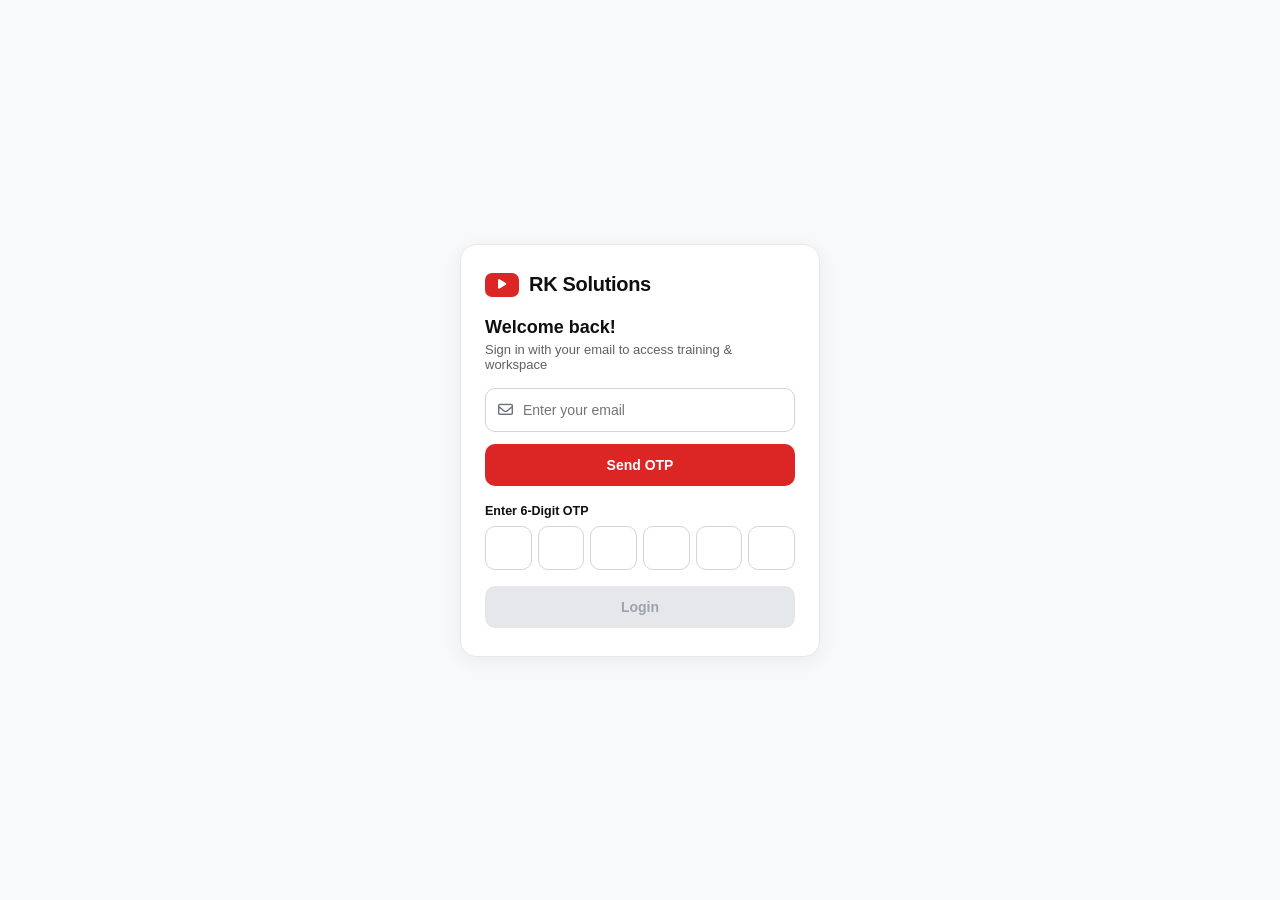
==== commit d25d023d: "Update learning platform frontend design and admin email" ====
--- a/templates/index.html
+++ b/templates/index.html
@@ -3,48 +3,40 @@
 <head>
   <meta charset="UTF-8">
   <meta name="viewport" content="width=device-width, initial-scale=1.0, maximum-scale=1.0, user-scalable=no, viewport-fit=cover">
-  <title>RK Solutions</title>
+  <title>RK Solutions — Learning Platform</title>
   <link rel="stylesheet" href="https://cdnjs.cloudflare.com/ajax/libs/font-awesome/6.4.0/css/all.min.css">
   <link rel="stylesheet" href="/static/css/style.css">
 </head>
 <body>
 
+  <!-- Toast Notification Container -->
+  <div id="toast-container" class="toast-container" aria-live="polite"></div>
+
   <!-- ======================== SCREEN 1: LOGIN ======================== -->
   <section id="screen-login" class="screen-login-wrapper active">
     <div class="mockup-frame-outer">
       <div class="mockup-card-inner">
-        <!-- Brand Logo Row -->
         <div class="brand-header">
-          <svg class="rk-logo-vector" viewBox="0 0 100 85" fill="none" xmlns="http://www.w3.org/2000/svg">
-            <path d="M 50 4 L 92 80 L 73 80 L 50 36 L 27 80 L 8 80 Z" fill="#2563eb" />
-            <path d="M 50 24 L 67 58 L 33 58 Z" fill="#ef4444" />
-          </svg>
+          <div class="yt-brand-badge"><i class="fa-solid fa-play"></i></div>
           <span class="brand-name-text">RK Solutions</span>
         </div>
 
-        <!-- Welcome Text -->
         <div class="welcome-section">
-          <h1 class="welcome-title">Welcome!</h1>
-          <p class="welcome-desc">Enter your email</p>
-        </div>
-
-        <!-- Email Input Box (Guaranteed Empty, No Autofill) -->
+          <h1 class="welcome-title">Welcome back!</h1>
+          <p class="welcome-desc">Sign in with your email to access training &amp; workspace</p>
+        </div>
+
         <div class="input-phone-container">
           <div class="phone-box-wrapper">
-            <svg class="phone-receiver-icon" viewBox="0 0 24 24" fill="none" stroke="#94a3b8" stroke-width="2" stroke-linecap="round" stroke-linejoin="round">
-              <path d="M4 4h16c1.1 0 2 .9 2 2v12c0 1.1-.9 2-2 2H4c-1.1 0-2-.9-2-2V6c0-1.1.9-2 2-2z"/>
-              <polyline points="22,6 12,13 2,6"/>
-            </svg>
+            <i class="fa-regular fa-envelope phone-receiver-fa"></i>
             <input type="email" id="login-email" placeholder="Enter your email" autocomplete="new-off" autocorrect="off" autocapitalize="off" spellcheck="false" value="">
           </div>
         </div>
 
-        <!-- Send OTP Button with 60-second Cooldown -->
         <button id="btn-send-otp" class="btn-send-otp" onclick="sendLoginEmailOTP()">Send OTP</button>
 
-        <!-- Enter 6-Digit OTP Block (Strict Horizontal Alignment) -->
         <div class="otp-entry-section">
-          <label class="otp-entry-label">Enter OTP</label>
+          <label class="otp-entry-label">Enter 6-Digit OTP</label>
           <div class="custom-otp-wrapper otp-6-grid" onclick="focusOtpCollector()">
             <input type="tel" id="otp-hidden-collector" maxlength="6" autocomplete="new-off" autocorrect="off" autocapitalize="off" spellcheck="false" value="">
             <div class="otp-box-view" id="otp-box-0"></div>
@@ -57,7 +49,6 @@
           <span id="otp-timer-label" class="otp-timer-text hidden">Resend OTP in 60s</span>
         </div>
 
-        <!-- Login Button (Enables when 6 digits are entered) -->
         <button id="btn-verify-otp" class="btn-login-gold disabled-btn" onclick="verifyLoginEmailOTP()" disabled>Login</button>
       </div>
     </div>
@@ -65,107 +56,210 @@
 
   <!-- ======================== MAIN APP SHELL ======================== -->
   <div id="app-shell" class="hidden">
+    <div id="sidebar-backdrop" class="sidebar-backdrop hidden" onclick="closeSidebar()"></div>
+    <aside id="app-sidebar" class="app-sidebar" aria-label="Sidebar Navigation">
+      <div class="sidebar-header">
+        <div class="sidebar-brand-row">
+          <div class="yt-brand-badge sm"><i class="fa-solid fa-play"></i></div>
+          <span class="sidebar-brand">RK Solutions</span>
+        </div>
+        <button id="sidebar-close-btn" class="sidebar-close-btn" onclick="closeSidebar()" title="Close Sidebar">&times;</button>
+      </div>
+
+      <div class="sidebar-wallet-section">
+        <div class="metric-card earning-card sidebar-wallet-card" onclick="sidebarNavigate('wallet')" title="View Wallet & Transaction History">
+          <div class="metric-icon red-icon"><i class="fa-solid fa-wallet"></i></div>
+          <div class="metric-content">
+            <span class="label">Wallet Balance</span>
+            <strong id="sidebar-wallet-balance">₹0</strong>
+          </div>
+        </div>
+      </div>
+
+      <nav class="sidebar-nav">
+        <button class="sidebar-nav-item active" data-tab="dashboard" onclick="sidebarNavigate('dashboard')"><i class="fa-solid fa-house"></i><span>Dashboard</span></button>
+        <button class="sidebar-nav-item" data-tab="training" onclick="sidebarNavigate('training')"><i class="fa-solid fa-graduation-cap"></i><span>Training</span></button>
+        <button class="sidebar-nav-item" data-tab="customers" onclick="sidebarNavigate('customers')"><i class="fa-solid fa-users"></i><span>Customers</span></button>
+        <button class="sidebar-nav-item" data-tab="reports" onclick="sidebarNavigate('reports')"><i class="fa-solid fa-folder-open"></i><span>Reports</span></button>
+        <button class="sidebar-nav-item" data-tab="wallet" onclick="sidebarNavigate('wallet')"><i class="fa-solid fa-clock-rotate-left"></i><span>Wallet History</span></button>
+        <button class="sidebar-nav-item" data-tab="profile" onclick="sidebarNavigate('profile')"><i class="fa-solid fa-user"></i><span>Profile</span></button>
+        <button id="sidebar-admin-btn" class="sidebar-nav-item hidden" data-tab="admin-team" onclick="sidebarNavigate('admin-team')"><i class="fa-solid fa-user-shield"></i><span>Admin Dashboard</span></button>
+        <button id="sidebar-admin-materials-btn" class="sidebar-nav-item hidden" data-tab="admin-materials" onclick="sidebarNavigate('admin-materials')"><i class="fa-solid fa-photo-film"></i><span>Manage Training</span></button>
+        <button id="sidebar-admin-wallets-btn" class="sidebar-nav-item hidden" data-tab="admin-wallets" onclick="sidebarNavigate('admin-wallets')"><i class="fa-solid fa-money-check-dollar"></i><span>Employee Wallets</span></button>
+      </nav>
+    </aside>
+
     <header class="app-header">
       <div class="header-left">
+        <button id="sidebar-toggle-btn" class="header-menu-btn" onclick="toggleSidebar()" title="Open Menu">
+          <i class="fa-solid fa-bars"></i>
+        </button>
         <button id="header-back-btn" class="header-back-btn" onclick="navigatePreviousScreen()" title="Go Back">
           <i class="fa-solid fa-arrow-left"></i>
         </button>
-        <h4 id="header-title">Dashboard</h4>
+        <div class="header-title-wrap">
+          <h4 id="header-title">Dashboard</h4>
+        </div>
       </div>
       <div class="header-right">
         <button id="header-admin-btn" class="header-admin-btn hidden" onclick="openAdminTeamPage()" title="Admin Dashboard">
           <i class="fa-solid fa-user-shield"></i><span>Admin Dashboard</span>
         </button>
-        <span id="header-member-id" class="badge-member">LP1001</span>
       </div>
     </header>
 
     <main class="app-body">
-      <!-- SCREEN 2: DASHBOARD -->
+      <!-- SCREEN 2: DASHBOARD (YouTube Home + Google Classroom Inspired) -->
       <section id="screen-dashboard" class="sub-screen active">
-        <div class="partner-welcome">
-          <div>
+        <!-- Classroom-style Welcome Banner -->
+        <div class="welcome-banner-card">
+          <div class="partner-welcome-left">
+            <span class="welcome-kicker">Learning &amp; Partner Workspace</span>
             <h3>Hi, Partner!</h3>
-            <span class="text-sm text-gray" id="user-subtext">Member ID: LP1001</span>
-          </div>
-          <div class="date-filter-box">
-            <input type="date" id="dash-date-filter" onchange="onDashboardDateChange()">
-          </div>
-        </div>
-
-        <div class="metrics-grid">
+            <span class="partner-id-badge" id="user-subtext"></span>
+          </div>
+          <div class="welcome-banner-right">
+            <div class="date-filter-box">
+              <label for="dash-date-filter">Filter Date</label>
+              <input type="date" id="dash-date-filter" onchange="onDashboardDateChange()">
+            </div>
+            <button class="btn btn-primary" onclick="openAddCustomerModal()">
+              <i class="fa-solid fa-user-plus"></i> + Add New Customer
+            </button>
+          </div>
+        </div>
+
+        <!-- Quick Access & Performance Metrics -->
+        <div class="section-header-row">
+          <h5 class="section-heading">Overview &amp; Quick Access</h5>
+          <div class="quick-links-bar">
+            <button class="btn btn-secondary btn-sm" onclick="switchTab('training')"><i class="fa-solid fa-graduation-cap"></i> Training</button>
+            <button class="btn btn-secondary btn-sm" onclick="switchTab('customers')"><i class="fa-solid fa-users"></i> Customers</button>
+            <button class="btn btn-secondary btn-sm" onclick="switchTab('reports')"><i class="fa-solid fa-folder-open"></i> Reports</button>
+            <button class="btn btn-secondary btn-sm" onclick="switchTab('wallet')"><i class="fa-solid fa-wallet"></i> Wallet</button>
+          </div>
+        </div>
+
+        <div class="metrics-grid-4">
           <div class="metric-card">
-            <div class="metric-icon green-icon"><i class="fa-solid fa-users"></i></div>
+            <div class="metric-icon red-soft-icon"><i class="fa-solid fa-users"></i></div>
             <div class="metric-content">
               <span class="label">Membership</span>
-              <strong id="metric-membership">15</strong>
+              <strong id="metric-membership">0</strong>
             </div>
           </div>
           <div class="metric-card">
-            <div class="metric-icon orange-icon"><i class="fa-solid fa-book-open"></i></div>
+            <div class="metric-icon neutral-icon"><i class="fa-solid fa-book-open"></i></div>
             <div class="metric-content">
               <span class="label">Smart Book</span>
-              <strong id="metric-smartbook">22</strong>
-            </div>
-          </div>
-        </div>
-
-        <div class="metrics-grid mt-2">
+              <strong id="metric-smartbook">0</strong>
+            </div>
+          </div>
           <div class="metric-card earning-card">
-            <div class="metric-icon blue-icon"><i class="fa-solid fa-indian-rupee-sign"></i></div>
+            <div class="metric-icon neutral-icon"><i class="fa-solid fa-indian-rupee-sign"></i></div>
             <div class="metric-content">
               <span class="label">Paid Earning</span>
-              <strong id="metric-earnings">₹8,250</strong>
+              <strong id="metric-earnings">₹0</strong>
             </div>
           </div>
           <div class="metric-card earning-card">
-            <div class="metric-icon red-icon"><i class="fa-solid fa-wallet"></i></div>
+            <div class="metric-icon red-soft-icon"><i class="fa-solid fa-user-group"></i></div>
             <div class="metric-content">
-              <span class="label">Wallet Balance</span>
-              <strong id="metric-wallet">₹1,200</strong>
-            </div>
-          </div>
-        </div>
-
-        <div class="dashboard-actions">
-          <button class="btn btn-add-customer" onclick="openAddCustomerModal()">
-            <i class="fa-solid fa-user-plus"></i> + Add New Customer
-          </button>
-        </div>
-
-        <div class="referral-card">
-          <div class="referral-title"><i class="fa-solid fa-share-nodes"></i> Refer a Partner</div>
-          <p class="text-sm">Share your unique link. When someone installs or registers, reward is automatically credited.</p>
-          <div class="referral-link-row">
-            <input type="text" id="referral-url" readonly value="">
-            <button class="btn btn-copy" onclick="copyReferralLink()"><i class="fa-regular fa-copy"></i> Copy</button>
-          </div>
-          <div class="social-share-buttons">
-            <button class="btn btn-whatsapp" onclick="shareSocial('whatsapp')"><i class="fa-brands fa-whatsapp"></i> WhatsApp</button>
-            <button class="btn btn-instagram" onclick="shareSocial('instagram')"><i class="fa-brands fa-instagram"></i> Instagram</button>
-            <button class="btn btn-facebook" onclick="shareSocial('facebook')"><i class="fa-brands fa-facebook"></i> Facebook</button>
-          </div>
-        </div>
-
-        <div class="banner-container">
-          <div class="banner-slide" id="banner-active">
-            <div class="banner-text">
-              <h4 id="banner-title">Exclusive Smart Book Training</h4>
-              <p id="banner-subtitle">Live interactive sessions in 5 regional languages.</p>
-            </div>
-          </div>
-          <div class="banner-dots" id="banner-dots">
-            <span class="dot active" onclick="setBanner(0)"></span>
-            <span class="dot" onclick="setBanner(1)"></span>
-            <span class="dot" onclick="setBanner(2)"></span>
-          </div>
-        </div>
-
-        <!-- Admin only: add / edit / replace / delete the 3 advertisements (hidden for everyone else) -->
-        <div id="ads-admin-actions" class="ads-admin-actions hidden">
-          <button class="btn btn-outline w-100" onclick="openAdsManager()">
-            <i class="fa-solid fa-rectangle-ad"></i> Manage Advertisements
-          </button>
+              <span class="label">Total Customers</span>
+              <strong id="metric-total-customers">0</strong>
+            </div>
+          </div>
+        </div>
+
+        <div class="status-pills dash-status-pills">
+          <button class="pill active" id="dash-pill-All" onclick="goToCustomersWithStatus('All')">All (0)</button>
+          <button class="pill" id="dash-pill-New" onclick="goToCustomersWithStatus('New')">New (0)</button>
+          <button class="pill" id="dash-pill-Called" onclick="goToCustomersWithStatus('Called')">Called (0)</button>
+          <button class="pill" id="dash-pill-Interested" onclick="goToCustomersWithStatus('Interested')">Interested (0)</button>
+          <button class="pill" id="dash-pill-Joined" onclick="goToCustomersWithStatus('Joined')">Joined (0)</button>
+        </div>
+
+        <!-- Learning Categories Grid (Google Classroom Cards) -->
+        <div class="section-header-row mt-4">
+          <h5 class="section-heading">Learning Categories</h5>
+          <button class="btn-link-red" onclick="switchTab('training')">View All <i class="fa-solid fa-chevron-right"></i></button>
+        </div>
+        <div class="dash-categories-grid">
+          <div class="dash-category-card" onclick="openCategoryFromDashboard('video')">
+            <div class="dash-cat-icon"><i class="fa-brands fa-youtube"></i></div>
+            <div class="dash-cat-body">
+              <strong>Training Videos</strong>
+              <span id="dash-cat-count-video">0 videos</span>
+            </div>
+          </div>
+          <div class="dash-category-card" onclick="openCategoryFromDashboard('sales_script')">
+            <div class="dash-cat-icon"><i class="fa-solid fa-note-sticky"></i></div>
+            <div class="dash-cat-body">
+              <strong>Sales Scripts</strong>
+              <span id="dash-cat-count-sales_script">0 scripts</span>
+            </div>
+          </div>
+          <div class="dash-category-card" onclick="openCategoryFromDashboard('smart_book')">
+            <div class="dash-cat-icon"><i class="fa-solid fa-file-lines"></i></div>
+            <div class="dash-cat-body">
+              <strong>Sample Smart Books</strong>
+              <span id="dash-cat-count-smart_book">0 files</span>
+            </div>
+          </div>
+          <div class="dash-category-card" onclick="openCategoryFromDashboard('poster')">
+            <div class="dash-cat-icon"><i class="fa-solid fa-images"></i></div>
+            <div class="dash-cat-body">
+              <strong>Posters</strong>
+              <span id="dash-cat-count-poster">0 posters</span>
+            </div>
+          </div>
+        </div>
+
+        <!-- Recently Uploaded Training Materials -->
+        <div class="section-header-row mt-4">
+          <h5 class="section-heading">Recently Uploaded Materials</h5>
+        </div>
+        <div id="dash-recent-materials" class="dash-recent-grid">
+          <div class="loading-box"><i class="fa-solid fa-spinner fa-spin"></i> Loading latest materials...</div>
+        </div>
+
+        <!-- Bottom Dashboard Row: Referral & Banners -->
+        <div class="dashboard-split-grid mt-4">
+          <div class="referral-card">
+            <div class="referral-title"><i class="fa-solid fa-share-nodes"></i> Refer a Partner</div>
+            <p class="text-sm text-gray">Share your unique link. When someone registers, your reward is credited.</p>
+            <div class="referral-link-row">
+              <input type="text" id="referral-url" readonly value="">
+              <button class="btn btn-primary btn-sm" onclick="copyReferralLink()"><i class="fa-regular fa-copy"></i> Copy</button>
+            </div>
+            <div class="social-share-buttons">
+              <button class="btn btn-secondary btn-sm" onclick="shareSocial('whatsapp')"><i class="fa-brands fa-whatsapp"></i> WhatsApp</button>
+              <button class="btn btn-secondary btn-sm" onclick="shareSocial('instagram')"><i class="fa-brands fa-instagram"></i> Instagram</button>
+              <button class="btn btn-secondary btn-sm" onclick="shareSocial('facebook')"><i class="fa-brands fa-facebook"></i> Facebook</button>
+            </div>
+          </div>
+
+          <div>
+            <div class="banner-container">
+              <div class="banner-slide" id="banner-active">
+                <div class="banner-text">
+                  <h4 id="banner-title">Exclusive Smart Book Training</h4>
+                  <p id="banner-subtitle">Live interactive sessions in 5 regional languages.</p>
+                </div>
+              </div>
+              <div class="banner-dots" id="banner-dots">
+                <span class="dot active" onclick="setBanner(0)"></span>
+                <span class="dot" onclick="setBanner(1)"></span>
+                <span class="dot" onclick="setBanner(2)"></span>
+              </div>
+            </div>
+
+            <div id="ads-admin-actions" class="ads-admin-actions hidden">
+              <button class="btn btn-outline w-100" onclick="openAdsManager()">
+                <i class="fa-solid fa-rectangle-ad"></i> Manage Advertisements
+              </button>
+            </div>
+          </div>
         </div>
       </section>
 
@@ -176,16 +270,16 @@
             <i class="fa-solid fa-magnifying-glass"></i>
             <input type="text" id="cust-search" placeholder="Search by name or phone" oninput="loadCustomerList()">
           </div>
-          <button class="btn btn-icon" onclick="toggleDateFilter()"><i class="fa-solid fa-filter"></i></button>
-          <button class="btn btn-primary btn-sm" onclick="openAddCustomerModal()"><i class="fa-solid fa-plus"></i></button>
+          <button class="btn btn-secondary btn-sm" onclick="toggleDateFilter()" title="Filter by date"><i class="fa-solid fa-filter"></i></button>
+          <button class="btn btn-primary btn-sm" onclick="openAddCustomerModal()" title="Add New Customer"><i class="fa-solid fa-plus"></i> Add</button>
         </div>
 
         <div class="status-pills">
-          <button class="pill active" onclick="filterByStatus('All', this)">All</button>
-          <button class="pill" onclick="filterByStatus('New', this)">New</button>
-          <button class="pill" onclick="filterByStatus('Called', this)">Called</button>
-          <button class="pill" onclick="filterByStatus('Interested', this)">Interested</button>
-          <button class="pill" onclick="filterByStatus('Joined', this)">Joined</button>
+          <button class="pill active" id="pill-All" onclick="filterByStatus('All', this)">All (0)</button>
+          <button class="pill" id="pill-New" onclick="filterByStatus('New', this)">New (0)</button>
+          <button class="pill" id="pill-Called" onclick="filterByStatus('Called', this)">Called (0)</button>
+          <button class="pill" id="pill-Interested" onclick="filterByStatus('Interested', this)">Interested (0)</button>
+          <button class="pill" id="pill-Joined" onclick="filterByStatus('Joined', this)">Joined (0)</button>
         </div>
 
         <div id="customer-list-container" class="card-list"></div>
@@ -205,16 +299,17 @@
       <section id="screen-training" class="sub-screen">
         <div class="training-screen-wrapper">
           <div class="training-top-header">
-            <button class="btn-training-back" onclick="switchTab('dashboard')">Back</button>
-            <h4 class="training-header-title">Training & Resources</h4>
+            <button class="btn btn-secondary btn-sm" onclick="switchTab('dashboard')"><i class="fa-solid fa-arrow-left"></i> Back</button>
+            <h4 class="training-header-title">Training &amp; Resources</h4>
           </div>
 
           <div class="training-lang-filter-card">
             <div class="lang-label-row">
-              <i class="fa-solid fa-layer-group lang-icon-purple"></i>
+              <i class="fa-solid fa-globe lang-icon-red"></i>
               <span class="lang-label-text">Select Content Language:</span>
             </div>
             <select id="training-language-select" class="training-lang-select" onchange="onLanguageChanged()">
+              <option value="all">All Languages</option>
               <option value="English">English</option>
               <option value="Tamil">Tamil</option>
               <option value="Telugu">Telugu</option>
@@ -225,101 +320,101 @@
 
           <div class="training-items-list">
             <div class="tr-resource-row" onclick="navigateToTrainingSection('video')">
-              <div class="tr-icon-col tr-icon-blue"><i class="fa-solid fa-video"></i></div>
+              <div class="tr-icon-col tr-icon-red"><i class="fa-brands fa-youtube"></i></div>
               <div class="tr-content-col">
-                <h5 class="tr-item-title">Training Video</h5>
-                <p class="tr-item-desc">20 IT tutorial videos (30 mins each)</p>
+                <h5 class="tr-item-title">Training Videos</h5>
+                <p class="tr-item-desc" id="hub-desc-video">Published tutorial videos</p>
               </div>
-              <div class="tr-action-col"><div class="btn-play-circle-blue"><i class="fa-solid fa-play"></i></div></div>
+              <div class="tr-action-col"><span class="btn btn-primary btn-sm"><i class="fa-solid fa-play"></i> Watch</span></div>
             </div>
 
             <div class="tr-resource-row" onclick="navigateToTrainingSection('sales_script')">
-              <div class="tr-icon-col tr-icon-orange"><i class="fa-solid fa-file-lines"></i></div>
+              <div class="tr-icon-col tr-icon-neutral"><i class="fa-solid fa-note-sticky"></i></div>
               <div class="tr-content-col">
-                <h5 class="tr-item-title">Sales Script</h5>
-                <p class="tr-item-desc">50 Notepad documents</p>
+                <h5 class="tr-item-title">Sales Scripts</h5>
+                <p class="tr-item-desc" id="hub-desc-sales_script">Published sales scripts &amp; documents</p>
               </div>
-              <div class="tr-action-col"><span class="badge-pill-orange">View</span></div>
+              <div class="tr-action-col"><span class="btn btn-outline btn-sm">View</span></div>
+            </div>
+
+            <div class="tr-resource-row" onclick="navigateToTrainingSection('smart_book')">
+              <div class="tr-icon-col tr-icon-neutral"><i class="fa-solid fa-folder-open"></i></div>
+              <div class="tr-content-col">
+                <h5 class="tr-item-title">Sample Smart Books</h5>
+                <p class="tr-item-desc" id="hub-desc-smart_book">Published handbooks &amp; PDFs</p>
+              </div>
+              <div class="tr-action-col"><span class="btn btn-outline btn-sm">Open</span></div>
+            </div>
+
+            <div class="tr-resource-row" onclick="navigateToTrainingSection('poster')">
+              <div class="tr-icon-col tr-icon-red"><i class="fa-solid fa-images"></i></div>
+              <div class="tr-content-col">
+                <h5 class="tr-item-title">Posters</h5>
+                <p class="tr-item-desc" id="hub-desc-poster">Published marketing posters</p>
+              </div>
+              <div class="tr-action-col"><span class="btn btn-outline btn-sm">Gallery</span></div>
             </div>
 
             <div class="tr-resource-row" onclick="navigateToTrainingSection('faq')">
-              <div class="tr-icon-col tr-icon-purple"><i class="fa-solid fa-circle-question"></i></div>
+              <div class="tr-icon-col tr-icon-neutral"><i class="fa-solid fa-circle-question"></i></div>
               <div class="tr-content-col">
                 <h5 class="tr-item-title">FAQ</h5>
                 <p class="tr-item-desc">Frequently asked questions</p>
               </div>
-              <div class="tr-action-col"><span class="badge-pill-purple">View</span></div>
-            </div>
-
-            <div class="tr-resource-row" onclick="navigateToTrainingSection('poster')">
-              <div class="tr-icon-col tr-icon-red"><i class="fa-solid fa-image"></i></div>
-              <div class="tr-content-col">
-                <h5 class="tr-item-title">Poster</h5>
-                <p class="tr-item-desc">50 JPEG marketing posters</p>
-              </div>
-              <div class="tr-action-col"><div class="btn-download-circle-red"><i class="fa-solid fa-download"></i></div></div>
-            </div>
-
-            <div class="tr-resource-row" onclick="navigateToTrainingSection('smart_book')">
-              <div class="tr-icon-col tr-icon-green"><i class="fa-solid fa-book"></i></div>
-              <div class="tr-content-col">
-                <h5 class="tr-item-title">Sample Smart Book</h5>
-                <p class="tr-item-desc">50 sample handbooks & PDFs</p>
-              </div>
-              <div class="tr-action-col"><span class="badge-pill-green">View</span></div>
-            </div>
-          </div>
-        </div>
-      </section>
-
-      <!-- SCREEN 4-A: VIDEOS PAGE -->
+              <div class="tr-action-col"><span class="btn btn-secondary btn-sm">View</span></div>
+            </div>
+          </div>
+        </div>
+      </section>
+
+      <!-- SCREEN 4-A: VIDEOS PAGE (YouTube Grid) -->
       <section id="screen-training-videos" class="sub-screen">
         <div class="subpage-header-bar">
           <button class="btn btn-secondary btn-sm" onclick="returnToTrainingHub()"><i class="fa-solid fa-arrow-left"></i> Back</button>
           <h4 id="videos-page-title">Training Videos</h4>
-          <span class="badge-lang" id="badge-lang-videos">English</span>
-        </div>
-        <div id="videos-list-container" class="resource-items-scroll"></div>
-      </section>
-
-      <!-- SCREEN 4-B: SALES SCRIPTS (HEADINGS ONLY) -->
+          <span class="badge-lang" id="badge-lang-videos">All</span>
+        </div>
+        <div id="videos-list-container" class="yt-video-grid"></div>
+      </section>
+
+      <!-- SCREEN 4-B: SALES SCRIPTS (Notion / Google Keep Cards) -->
       <section id="screen-training-scripts" class="sub-screen">
         <div class="subpage-header-bar">
           <button class="btn btn-secondary btn-sm" onclick="returnToTrainingHub()"><i class="fa-solid fa-arrow-left"></i> Back</button>
           <h4 id="scripts-page-title">Sales Scripts</h4>
-          <span class="badge-lang" id="badge-lang-scripts">English</span>
-        </div>
-        <div id="scripts-list-container" class="resource-items-scroll"></div>
-      </section>
-
-      <!-- SCREEN 4-C: FAQ PAGE (STRICT LANGUAGE ACCORDION) -->
+          <span class="badge-lang" id="badge-lang-scripts">All</span>
+        </div>
+        <div id="scripts-list-container" class="keep-scripts-grid"></div>
+      </section>
+
+      <!-- SCREEN 4-C: FAQ PAGE -->
       <section id="screen-training-faq" class="sub-screen">
         <div class="subpage-header-bar">
           <button class="btn btn-secondary btn-sm" onclick="returnToTrainingHub()"><i class="fa-solid fa-arrow-left"></i> Back</button>
           <h4 id="faq-page-title">Frequently Asked Questions</h4>
-          <span class="badge-lang" id="badge-lang-faq">English</span>
+          <span class="badge-lang" id="badge-lang-faq">All</span>
         </div>
         <div id="faq-list-container" class="resource-items-scroll"></div>
       </section>
 
-      <!-- SCREEN 4-D: POSTERS PAGE -->
+      <!-- SCREEN 4-D: POSTERS PAGE (Pinterest / Google Photos Gallery) -->
       <section id="screen-training-posters" class="sub-screen">
         <div class="subpage-header-bar">
           <button class="btn btn-secondary btn-sm" onclick="returnToTrainingHub()"><i class="fa-solid fa-arrow-left"></i> Back</button>
           <h4 id="posters-page-title">Marketing Posters</h4>
-          <span class="badge-lang" id="badge-lang-posters">English</span>
+          <span class="badge-lang" id="badge-lang-posters">All</span>
         </div>
         <div id="posters-grid-container" class="poster-grid-layout"></div>
       </section>
 
-      <!-- SCREEN 4-E: SAMPLE SMART BOOK PAGE -->
+      <!-- SCREEN 4-E: SAMPLE SMART BOOK PAGE (Google Drive Organised File Cards) -->
       <section id="screen-training-smartbook" class="sub-screen">
         <div class="subpage-header-bar">
           <button class="btn btn-secondary btn-sm" onclick="returnToTrainingHub()"><i class="fa-solid fa-arrow-left"></i> Back</button>
           <h4 id="smartbook-page-title">Sample Smart Books</h4>
-          <span class="badge-lang" id="badge-lang-smartbook">English</span>
-        </div>
-        <div id="smartbook-list-container" class="resource-items-scroll"></div>
+          <span class="badge-lang" id="badge-lang-smartbook">All</span>
+        </div>
+        <div id="smartbook-list-container" class="drive-files-grid"></div>
       </section>
 
       <!-- SCREEN 5: MY REPORT -->
@@ -331,12 +426,38 @@
         <div id="reports-container" class="reports-container"></div>
       </section>
 
+      <!-- SCREEN 5B: USER WALLET & TRANSACTION HISTORY -->
+      <section id="screen-wallet" class="sub-screen">
+        <div class="metrics-grid mb-3">
+          <div class="metric-card earning-card">
+            <div class="metric-icon red-icon"><i class="fa-solid fa-wallet"></i></div>
+            <div class="metric-content">
+              <span class="label">Wallet Balance</span>
+              <strong id="wallet-page-balance">₹0</strong>
+            </div>
+          </div>
+          <div class="metric-card earning-card">
+            <div class="metric-icon neutral-icon"><i class="fa-solid fa-indian-rupee-sign"></i></div>
+            <div class="metric-content">
+              <span class="label">Paid Earning</span>
+              <strong id="wallet-page-paid">₹0</strong>
+            </div>
+          </div>
+        </div>
+
+        <div class="wallet-rates-note">
+          <span><i class="fa-solid fa-circle-info"></i> Credit Rates: <strong>Smart Book / PDF → ₹10</strong> &middot; <strong>Membership → ₹100</strong></span>
+        </div>
+
+        <h5 class="wallet-section-heading">Transaction &amp; Payment History</h5>
+        <div id="wallet-transactions-list" class="card-list"></div>
+      </section>
+
       <!-- SCREEN 6: PROFILE -->
       <section id="screen-profile" class="sub-screen">
         <div class="profile-avatar-card">
           <div class="avatar-circle"><i class="fa-solid fa-user"></i></div>
           <h4 id="prof-name">Partner</h4>
-          <span class="text-sm text-gray" id="prof-member-id">Member ID: LP1001</span>
         </div>
 
         <div class="profile-details">
@@ -354,7 +475,7 @@
           <button class="btn btn-outline w-100 mb-2" onclick="openChangePasswordModal()">
             <i class="fa-solid fa-key"></i> CHANGE PASSWORD
           </button>
-          <button class="btn btn-danger w-100" onclick="logoutApp()">LOGOUT</button>
+          <button class="btn btn-primary w-100" onclick="logoutApp()">LOGOUT</button>
         </div>
       </section>
 
@@ -381,15 +502,15 @@
               <strong id="success-amount">₹955.00</strong>
             </div>
             <div class="summary-line">
-              <span>Order Status:</span>
-              <span class="badge-status badge-Joined">Request Received</span>
-            </div>
-          </div>
-
-          <button class="btn btn-primary w-100 btn-view-customers" onclick="switchTab('customers')">
+              <span>Customer Status:</span>
+              <span class="badge-status badge-Joined">Joined</span>
+            </div>
+          </div>
+
+          <button class="btn btn-primary w-100" onclick="switchTab('customers')">
             <i class="fa-solid fa-list-check"></i> View Customer List
           </button>
-          <button class="btn btn-outline w-100 mt-2" onclick="switchTab('dashboard')">
+          <button class="btn btn-secondary w-100 mt-2" onclick="switchTab('dashboard')">
             Go to Dashboard
           </button>
         </div>
@@ -405,9 +526,12 @@
           </div>
         </div>
 
-        <div class="mb-3">
-          <button class="btn btn-primary btn-sm" onclick="openAdminUploadModal()">
-            <i class="fa-solid fa-cloud-arrow-up"></i> Upload Training Material
+        <div class="mb-3 admin-action-bar">
+          <button class="btn btn-primary btn-sm" onclick="openAdminMaterialsPage()">
+            <i class="fa-solid fa-folder-plus"></i> Manage Training Materials
+          </button>
+          <button class="btn btn-outline btn-sm" onclick="openAdminWalletsPage()">
+            <i class="fa-solid fa-money-check-dollar"></i> Employee Wallets
           </button>
         </div>
 
@@ -440,7 +564,11 @@
             <span class="badge badge-success" id="team-uploaded-count">Uploaded: 0</span>
             <span class="badge badge-warning" id="team-pending-count">Pending: 0</span>
           </div>
-          <button class="btn btn-outline btn-sm" onclick="loadAdminTeam()"><i class="fa-solid fa-rotate"></i> Refresh</button>
+          <div class="admin-action-bar">
+            <button class="btn btn-primary btn-sm" onclick="openAdminMaterialsPage()"><i class="fa-solid fa-folder-plus"></i> Training Materials</button>
+            <button class="btn btn-outline btn-sm" onclick="openAdminWalletsPage()"><i class="fa-solid fa-money-check-dollar"></i> Employee Wallets</button>
+            <button class="btn btn-secondary btn-sm" onclick="loadAdminTeam()"><i class="fa-solid fa-rotate"></i> Refresh</button>
+          </div>
         </div>
 
         <div class="team-table-wrap">
@@ -463,15 +591,117 @@
           </table>
         </div>
       </section>
+
+      <!-- SCREEN 10: ADMIN TRAINING MATERIAL MANAGEMENT (4 SEPARATE SECTIONS) -->
+      <section id="screen-admin-materials" class="sub-screen">
+        <div class="admin-mat-topbar">
+          <button class="btn btn-secondary btn-sm" onclick="openAdminTeamPage()"><i class="fa-solid fa-arrow-left"></i> Admin Dashboard</button>
+          <select id="admin-mat-lang-filter" class="admin-mat-lang-select" onchange="loadAdminMaterials()">
+            <option value="all">All Languages</option>
+            <option value="English">English</option>
+            <option value="Tamil">Tamil</option>
+            <option value="Telugu">Telugu</option>
+            <option value="Hindi">Hindi</option>
+            <option value="Kannada">Kannada</option>
+          </select>
+        </div>
+
+        <div id="admin-mat-status-banner" class="team-upload-result"></div>
+
+        <div class="admin-mat-section">
+          <div class="admin-mat-section-head">
+            <div class="admin-mat-title-wrap">
+              <div class="tr-icon-col tr-icon-red"><i class="fa-solid fa-video"></i></div>
+              <div>
+                <h5>1. Training Videos</h5>
+                <small class="text-gray">MP4, WEBM, MOV, M4V, AVI, MKV or Video Link</small>
+              </div>
+            </div>
+            <button class="btn btn-primary btn-sm" onclick="openAdminMaterialModal('video')">
+              <i class="fa-solid fa-plus"></i> Upload Video
+            </button>
+          </div>
+          <div id="admin-mat-list-video" class="admin-mat-list"></div>
+        </div>
+
+        <div class="admin-mat-section">
+          <div class="admin-mat-section-head">
+            <div class="admin-mat-title-wrap">
+              <div class="tr-icon-col tr-icon-neutral"><i class="fa-solid fa-file-lines"></i></div>
+              <div>
+                <h5>2. Sales Scripts</h5>
+                <small class="text-gray">Script Text and/or TXT, PDF, DOC, DOCX, RTF, ODT</small>
+              </div>
+            </div>
+            <button class="btn btn-primary btn-sm" onclick="openAdminMaterialModal('sales_script')">
+              <i class="fa-solid fa-plus"></i> Add Script
+            </button>
+          </div>
+          <div id="admin-mat-list-sales_script" class="admin-mat-list"></div>
+        </div>
+
+        <div class="admin-mat-section">
+          <div class="admin-mat-section-head">
+            <div class="admin-mat-title-wrap">
+              <div class="tr-icon-col tr-icon-red"><i class="fa-solid fa-image"></i></div>
+              <div>
+                <h5>3. Posters</h5>
+                <small class="text-gray">PNG, JPG, JPEG, GIF, WEBP (up to 10 MB)</small>
+              </div>
+            </div>
+            <button class="btn btn-primary btn-sm" onclick="openAdminMaterialModal('poster')">
+              <i class="fa-solid fa-plus"></i> Upload Poster
+            </button>
+          </div>
+          <div id="admin-mat-list-poster" class="admin-mat-list"></div>
+        </div>
+
+        <div class="admin-mat-section">
+          <div class="admin-mat-section-head">
+            <div class="admin-mat-title-wrap">
+              <div class="tr-icon-col tr-icon-neutral"><i class="fa-solid fa-book"></i></div>
+              <div>
+                <h5>4. Sample Smart Books</h5>
+                <small class="text-gray">PDF, XLS, XLSX, CSV, DOC, DOCX, PPT, PPTX, ZIP</small>
+              </div>
+            </div>
+            <button class="btn btn-primary btn-sm" onclick="openAdminMaterialModal('smart_book')">
+              <i class="fa-solid fa-plus"></i> Upload Smart Book
+            </button>
+          </div>
+          <div id="admin-mat-list-smart_book" class="admin-mat-list"></div>
+        </div>
+      </section>
+
+      <!-- SCREEN 11: ADMIN EMPLOYEE WALLETS & TRANSACTIONS -->
+      <section id="screen-admin-wallets" class="sub-screen">
+        <div class="admin-mat-topbar">
+          <button class="btn btn-secondary btn-sm" onclick="openAdminTeamPage()"><i class="fa-solid fa-arrow-left"></i> Admin Dashboard</button>
+          <button class="btn btn-secondary btn-sm" onclick="loadAdminWallets()"><i class="fa-solid fa-rotate"></i> Refresh</button>
+        </div>
+
+        <div id="admin-wallets-banner" class="team-upload-result"></div>
+        <div id="admin-wallets-list" class="card-list"></div>
+      </section>
     </main>
 
-    <!-- Bottom Navigation -->
-    <nav class="bottom-nav">
-      <button class="nav-item active" onclick="switchTab('dashboard')"><i class="fa-solid fa-house"></i><span>Home</span></button>
-      <button class="nav-item" onclick="switchTab('customers')"><i class="fa-solid fa-users"></i><span>Customers</span></button>
-      <button class="nav-item" onclick="switchTab('training')"><i class="fa-solid fa-graduation-cap"></i><span>Training</span></button>
-      <button class="nav-item" onclick="switchTab('reports')"><i class="fa-solid fa-file-invoice"></i><span>Reports</span></button>
-      <button class="nav-item" onclick="switchTab('profile')"><i class="fa-solid fa-user"></i><span>Profile</span></button>
+    <!-- Mobile Bottom Navigation (YouTube Mobile Inspired - Hidden on Desktop) -->
+    <nav class="mobile-bottom-nav" aria-label="Mobile Navigation">
+      <button class="bottom-nav-item active" data-tab="dashboard" onclick="switchTab('dashboard')">
+        <i class="fa-solid fa-house"></i><span>Home</span>
+      </button>
+      <button class="bottom-nav-item" data-tab="training" onclick="switchTab('training')">
+        <i class="fa-solid fa-graduation-cap"></i><span>Training</span>
+      </button>
+      <button class="bottom-nav-item" data-tab="customers" onclick="switchTab('customers')">
+        <i class="fa-solid fa-users"></i><span>Customers</span>
+      </button>
+      <button class="bottom-nav-item" data-tab="reports" onclick="switchTab('reports')">
+        <i class="fa-solid fa-folder-open"></i><span>Reports</span>
+      </button>
+      <button class="bottom-nav-item" data-tab="wallet" onclick="switchTab('wallet')">
+        <i class="fa-solid fa-wallet"></i><span>Wallet</span>
+      </button>
     </nav>
   </div>
 
@@ -560,7 +790,7 @@
       </div>
       <div class="modal-footer">
         <button class="btn btn-secondary" onclick="backToAddCustomerModal()">Back</button>
-        <button class="btn btn-primary" onclick="confirmPaymentAndSaveCustomer()">Confirm & Submit</button>
+        <button id="btn-confirm-save-customer" class="btn btn-primary" onclick="confirmPaymentAndSaveCustomer()">Confirm &amp; Submit</button>
       </div>
     </div>
   </div>
@@ -579,7 +809,7 @@
         </div>
         <div class="form-group">
           <label>Update Lead Status</label>
-          <select id="edit-cust-status">
+          <select id="edit-cust-status" onchange="onEditCustomerStatusChange()">
             <option value="New">New</option>
             <option value="Called">Called</option>
             <option value="Interested">Interested</option>
@@ -592,6 +822,9 @@
         </div>
       </div>
       <div class="modal-footer">
+        <button type="button" id="edit-cust-add-new-btn" class="btn btn-add-customer-inline hidden" onclick="addNewCustomerFromEdit()">
+          <i class="fa-solid fa-user-plus"></i> + Add New Customer
+        </button>
         <button class="btn btn-secondary" onclick="closeModal('modal-edit-customer')">Cancel</button>
         <button class="btn btn-primary" onclick="saveCustomerStatus()">Save Changes</button>
       </div>
@@ -613,23 +846,33 @@
     </div>
   </div>
 
+  <!-- Training Material File / Poster Preview Modal -->
+  <div id="modal-file-preview" class="modal-backdrop hidden">
+    <div class="modal-card modal-card-wide">
+      <div class="modal-header">
+        <h4 id="file-preview-title">Preview</h4>
+        <button class="btn-close" onclick="closeModal('modal-file-preview')">&times;</button>
+      </div>
+      <div class="modal-body" id="file-preview-body"></div>
+      <div class="modal-footer">
+        <a id="file-preview-download" href="#" class="btn btn-primary hidden"><i class="fa-solid fa-download"></i> Download</a>
+        <button class="btn btn-secondary" onclick="closeModal('modal-file-preview')">Close</button>
+      </div>
+    </div>
+  </div>
+
   <div id="modal-admin-upload" class="modal-backdrop hidden">
     <div class="modal-card">
       <div class="modal-header">
-        <h4>Upload Training Resource</h4>
+        <h4 id="adm-mat-modal-title">Upload Training Material</h4>
         <button class="btn-close" onclick="closeModal('modal-admin-upload')">&times;</button>
       </div>
       <div class="modal-body">
         <form id="admin-material-form" onsubmit="submitAdminMaterial(event)">
+          <input type="hidden" id="adm-mat-id" value="">
           <div class="form-group">
             <label>Resource Category *</label>
-            <select id="adm-mat-cat" required>
-              <option value="video">Training Video</option>
-              <option value="sales_script">Sales Script</option>
-              <option value="faq">FAQ</option>
-              <option value="poster">Poster</option>
-              <option value="smart_book">Sample Smart Book</option>
-            </select>
+            <select id="adm-mat-cat" required onchange="onAdminMaterialCategoryChange()"></select>
           </div>
           <div class="form-group">
             <label>Language *</label>
@@ -643,22 +886,117 @@
           </div>
           <div class="form-group">
             <label>Title / Heading *</label>
-            <input type="text" id="adm-mat-title" placeholder="e.g. Script 51 – Closing Call" required>
+            <input type="text" id="adm-mat-title" placeholder="Enter material title" maxlength="200" required>
           </div>
           <div class="form-group">
             <label>Description / Subtitle</label>
-            <input type="text" id="adm-mat-desc" placeholder="e.g. Pitch Script">
+            <input type="text" id="adm-mat-desc" placeholder="Enter short description" maxlength="500">
+          </div>
+          <div class="form-group" id="adm-mat-content-group">
+            <label id="adm-mat-content-label">Content / Link</label>
+            <textarea id="adm-mat-content" rows="4" placeholder="Enter content or video link..."></textarea>
           </div>
           <div class="form-group">
-            <label>Content</label>
-            <textarea id="adm-mat-content" rows="4" placeholder="Enter content lines..."></textarea>
-          </div>
-          <div class="form-group">
-            <label>Attach File</label>
+            <label id="adm-mat-file-label">Upload File</label>
             <input type="file" id="adm-mat-file">
-          </div>
-          <button type="submit" class="btn btn-primary w-100">Publish Material</button>
+            <small id="adm-mat-file-hint" class="text-sm text-gray"></small>
+            <div id="adm-mat-current-file" class="text-sm text-gray mt-2 hidden"></div>
+          </div>
+          <div class="form-group admin-publish-check">
+            <label class="checkbox-inline-label">
+              <input type="checkbox" id="adm-mat-active" checked>
+              <span>Published (visible to users)</span>
+            </label>
+          </div>
+          <div id="adm-mat-error" class="team-upload-result"></div>
+          <button type="submit" id="adm-mat-submit-btn" class="btn btn-primary w-100">Publish Material</button>
         </form>
+      </div>
+    </div>
+  </div>
+
+  <!-- Admin Wallet Credit Modal -->
+  <div id="modal-admin-wallet-credit" class="modal-backdrop hidden">
+    <div class="modal-card">
+      <div class="modal-header">
+        <h4>Add Wallet Credit</h4>
+        <button class="btn-close" onclick="closeModal('modal-admin-wallet-credit')">&times;</button>
+      </div>
+      <div class="modal-body">
+        <input type="hidden" id="adm-credit-user-id">
+        <div class="team-upload-target" id="adm-credit-target"></div>
+        <div class="form-group">
+          <label>Credit Amount (₹) *</label>
+          <input type="number" id="adm-credit-amount" min="1" step="0.01" placeholder="e.g. 100">
+        </div>
+        <div class="form-group">
+          <label>Description / Reason *</label>
+          <input type="text" id="adm-credit-desc" placeholder="e.g. Bonus / Adjustment">
+        </div>
+        <div id="adm-credit-error" class="team-upload-result"></div>
+      </div>
+      <div class="modal-footer">
+        <button class="btn btn-secondary" onclick="closeModal('modal-admin-wallet-credit')">Cancel</button>
+        <button class="btn btn-primary" onclick="submitAdminWalletCredit()">Add Credit</button>
+      </div>
+    </div>
+  </div>
+
+  <!-- Admin Manual Payment Modal (UPI / Bank Transfer) -->
+  <div id="modal-admin-wallet-payout" class="modal-backdrop hidden">
+    <div class="modal-card">
+      <div class="modal-header">
+        <h4>Record Manual Payment</h4>
+        <button class="btn-close" onclick="closeModal('modal-admin-wallet-payout')">&times;</button>
+      </div>
+      <div class="modal-body">
+        <input type="hidden" id="adm-payout-user-id">
+        <div class="team-upload-target" id="adm-payout-target"></div>
+        <div class="form-group">
+          <label>Payment Amount (₹) *</label>
+          <input type="number" id="adm-payout-amount" min="1" step="0.01" placeholder="Enter amount paid">
+        </div>
+        <div class="form-group">
+          <label>Payment Method *</label>
+          <select id="adm-payout-method">
+            <option value="UPI">UPI</option>
+            <option value="Bank Transfer">Bank Transfer</option>
+          </select>
+        </div>
+        <div class="form-group">
+          <label>Payment Status *</label>
+          <select id="adm-payout-status">
+            <option value="Paid">Paid</option>
+            <option value="Pending">Pending</option>
+          </select>
+        </div>
+        <div class="form-group">
+          <label>UPI / Bank Transfer Reference (UTR / Details) *</label>
+          <input type="text" id="adm-payout-ref" placeholder="e.g. UTR1234567890 / GPay">
+        </div>
+        <div class="form-group">
+          <label>Notes</label>
+          <input type="text" id="adm-payout-desc" placeholder="e.g. Monthly wallet settlement">
+        </div>
+        <div id="adm-payout-error" class="team-upload-result"></div>
+      </div>
+      <div class="modal-footer">
+        <button class="btn btn-secondary" onclick="closeModal('modal-admin-wallet-payout')">Cancel</button>
+        <button class="btn btn-primary" onclick="submitAdminWalletPayout()">Save Payment</button>
+      </div>
+    </div>
+  </div>
+
+  <!-- Admin Employee Transaction History Modal -->
+  <div id="modal-admin-wallet-history" class="modal-backdrop hidden">
+    <div class="modal-card">
+      <div class="modal-header">
+        <h4>Employee Wallet History</h4>
+        <button class="btn-close" onclick="closeModal('modal-admin-wallet-history')">&times;</button>
+      </div>
+      <div class="modal-body">
+        <div class="team-upload-target" id="adm-history-target"></div>
+        <div id="adm-history-list" class="card-list"></div>
       </div>
     </div>
   </div>
@@ -678,10 +1016,10 @@
                  onchange="onTeamFilesPicked(this)">
           <input type="file" id="team-folder-input" class="hidden" webkitdirectory directory multiple
                  onchange="onTeamFilesPicked(this)">
-          <button type="button" class="btn btn-outline btn-sm" onclick="document.getElementById('team-file-input').click()">
+          <button type="button" class="btn btn-secondary btn-sm" onclick="document.getElementById('team-file-input').click()">
             <i class="fa-solid fa-file-circle-plus"></i> Select Files
           </button>
-          <button type="button" class="btn btn-outline btn-sm" onclick="document.getElementById('team-folder-input').click()">
+          <button type="button" class="btn btn-secondary btn-sm" onclick="document.getElementById('team-folder-input').click()">
             <i class="fa-solid fa-folder-open"></i> Select Folder
           </button>
         </div>
@@ -750,4 +1088,4 @@
 
   <script src="/static/js/app.js"></script>
 </body>
-</html>+</html>
--- a/static/css/style.css
+++ b/static/css/style.css
@@ -1,15 +1,16 @@
 :root {
-  --primary: #54329e;
-  --primary-light: #734bc7;
-  --accent: #ff9800;
-  --success: #198754;
-  --danger: #dc3545;
-  --bg-color: #f6f7fb;
+  --primary: #dc2626;
+  --primary-hover: #b91c1c;
+  --primary-soft: #fef2f2;
+  --bg-color: #f8f9fa;
+  --surface-muted: #f1f3f4;
   --card-bg: #ffffff;
-  --text-main: #212529;
-  --text-muted: #6c757d;
-  --border: #e2e8f0;
-  --font-family: -apple-system, BlinkMacSystemFont, "Segoe UI", Roboto, Helvetica, Arial, sans-serif;
+  --text-main: #0f0f0f;
+  --text-muted: #606060;
+  --border: #e5e7eb;
+  --success: #16a34a;
+  --danger: #dc2626;
+  --font-family: "Roboto", -apple-system, BlinkMacSystemFont, "Segoe UI", Helvetica, Arial, sans-serif;
 }
 
 * {
@@ -19,22 +20,24 @@
   -webkit-tap-highlight-color: transparent;
 }
 
+html, body {
+  width: 100%;
+  overflow-x: hidden;
+}
+
 body {
   font-family: var(--font-family);
   background-color: var(--bg-color);
   color: var(--text-main);
-  max-width: 480px;
-  margin: 0 auto;
   min-height: 100vh;
   position: relative;
-  overflow-x: hidden;
 }
 
 .hidden { display: none !important; }
 .sub-screen { display: none !important; }
 .sub-screen.active {
   display: block !important;
-  animation: fadeIn 0.15s ease-in-out;
+  animation: fadeIn 0.16s ease-out;
 }
 
 @keyframes fadeIn {
@@ -45,31 +48,62 @@
 .text-sm { font-size: 0.85rem; }
 .text-gray { color: var(--text-muted); }
 .mt-2 { margin-top: 0.5rem; }
+.mt-4 { margin-top: 1.25rem; }
 .mb-2 { margin-bottom: 0.5rem; }
 .mb-3 { margin-bottom: 1rem; }
 .w-100 { width: 100%; }
 
 /* ========================================================
-   LOGIN CARD UI
+   TOAST NOTIFICATIONS
+   ======================================================== */
+.toast-container {
+  position: fixed;
+  top: 16px;
+  right: 16px;
+  z-index: 2000;
+  display: flex;
+  flex-direction: column;
+  gap: 8px;
+  max-width: calc(100vw - 32px);
+}
+
+.toast-item {
+  background: #0f0f0f;
+  color: #ffffff;
+  padding: 10px 16px;
+  border-radius: 10px;
+  font-size: 13px;
+  font-weight: 500;
+  box-shadow: 0 6px 20px rgba(0, 0, 0, 0.18);
+  display: flex;
+  align-items: center;
+  gap: 8px;
+  border-left: 4px solid var(--primary);
+  animation: fadeIn 0.2s ease;
+}
+.toast-item.toast-success { border-left-color: #16a34a; }
+.toast-item.toast-error { border-left-color: #dc2626; background: #991b1b; }
+
+/* ========================================================
+   LOGIN CARD UI (YouTube / Google Clean White + Red)
    ======================================================== */
 .screen-login-wrapper {
   display: flex;
   justify-content: center;
   align-items: center;
   min-height: 100vh;
-  background-color: #f0f9ff;
-  padding: 16px;
+  background-color: var(--bg-color);
+  padding: 20px;
 }
 
 .mockup-frame-outer {
   width: 100%;
-  max-width: 310px;
-  background: #ffffff;
-  border: 2px solid #38bdf8;
+  max-width: 360px;
+  background: #ffffff;
+  border: 1px solid var(--border);
   border-radius: 16px;
-  box-shadow: 0 4px 18px rgba(56, 189, 248, 0.18);
-  padding: 16px 14px 22px 14px;
-  box-sizing: border-box;
+  box-shadow: 0 4px 20px rgba(0, 0, 0, 0.06);
+  padding: 28px 24px;
 }
 
 .mockup-card-inner {
@@ -81,121 +115,126 @@
 .brand-header {
   display: flex;
   align-items: center;
-  gap: 8px;
-  margin-bottom: 18px;
-  padding-left: 2px;
-}
-
-.rk-logo-vector {
-  width: 32px;
-  height: 28px;
+  gap: 10px;
+  margin-bottom: 20px;
+}
+
+.yt-brand-badge {
+  width: 34px;
+  height: 24px;
+  border-radius: 7px;
+  background: var(--primary);
+  color: #ffffff;
+  display: inline-flex;
+  align-items: center;
+  justify-content: center;
+  font-size: 11px;
   flex-shrink: 0;
 }
+.yt-brand-badge.sm {
+  width: 28px;
+  height: 20px;
+  border-radius: 6px;
+  font-size: 10px;
+}
 
 .brand-name-text {
-  font-size: 18px;
-  font-weight: 700;
-  color: #1d4ed8;
+  font-size: 20px;
+  font-weight: 700;
+  color: var(--text-main);
   letter-spacing: -0.3px;
 }
 
 .welcome-section {
   text-align: left;
-  margin-bottom: 12px;
+  margin-bottom: 16px;
 }
 
 .welcome-title {
-  font-size: 16px;
-  font-weight: 800;
-  color: #111827;
-  margin-bottom: 2px;
+  font-size: 18px;
+  font-weight: 700;
+  color: var(--text-main);
+  margin-bottom: 4px;
 }
 
 .welcome-desc {
-  font-size: 11.5px;
+  font-size: 13px;
+  color: var(--text-muted);
+}
+
+.input-phone-container { margin-bottom: 12px; }
+
+.phone-box-wrapper {
+  display: flex;
+  align-items: center;
+  border: 1px solid #d1d5db;
+  border-radius: 10px;
+  background: #ffffff;
+  padding: 8px 12px;
+  height: 44px;
+  transition: border-color 0.15s ease;
+}
+.phone-box-wrapper:focus-within {
+  border-color: var(--primary);
+}
+
+.phone-receiver-fa {
   color: #6b7280;
-  margin: 0;
-}
-
-.input-phone-container { margin-bottom: 12px; }
-
-.phone-box-wrapper {
-  display: flex;
-  align-items: center;
-  border: 1.5px solid #cbd5e1;
-  border-radius: 6px;
-  background: #ffffff;
-  padding: 6px 10px;
-  height: 38px;
-}
-
-.phone-receiver-icon {
-  width: 15px;
-  height: 15px;
-  margin-right: 8px;
-  flex-shrink: 0;
+  font-size: 15px;
+  margin-right: 10px;
 }
 
 .phone-box-wrapper input {
   border: none;
   outline: none;
   width: 100%;
-  font-size: 12.5px;
-  color: #334155;
+  font-size: 14px;
+  color: var(--text-main);
   background: transparent;
-}
-
-.phone-box-wrapper input::placeholder {
-  color: #94a3b8;
-  font-size: 12px;
 }
 
 .btn-send-otp {
   width: 100%;
-  height: 38px;
-  background-color: #5b21b6;
+  height: 42px;
+  background-color: var(--primary);
   color: #ffffff;
-  font-size: 13.5px;
+  font-size: 14px;
   font-weight: 600;
   border: none;
-  border-radius: 6px;
+  border-radius: 10px;
   cursor: pointer;
   display: flex;
   align-items: center;
   justify-content: center;
-  margin-bottom: 14px;
-  transition: opacity 0.2s;
-}
-.btn-send-otp:active { opacity: 0.85; }
+  margin-bottom: 18px;
+  transition: background-color 0.15s ease;
+}
+.btn-send-otp:hover { background-color: var(--primary-hover); }
+.btn-send-otp:disabled { opacity: 0.65; cursor: not-allowed; }
 
 .otp-entry-section {
   display: flex;
   flex-direction: column;
-  margin-bottom: 14px;
+  margin-bottom: 16px;
 }
 
 .otp-entry-label {
-  font-size: 11.5px;
-  font-weight: 700;
-  color: #111827;
-  margin-bottom: 6px;
-  text-align: left;
-}
-
-/* ========================================================
-   HORIZONTAL 6-DIGIT OTP GRID (NO VERTICAL STACKING)
-   ======================================================== */
+  font-size: 12.5px;
+  font-weight: 600;
+  color: var(--text-main);
+  margin-bottom: 8px;
+}
+
 .custom-otp-wrapper.otp-6-grid {
-  position: relative !important;
-  display: flex !important;
-  flex-direction: row !important;
-  flex-wrap: nowrap !important;
-  justify-content: space-between !important;
-  align-items: center !important;
-  gap: 4px !important;
-  width: 100% !important;
+  position: relative;
+  display: flex;
+  flex-direction: row;
+  flex-wrap: nowrap;
+  justify-content: space-between;
+  align-items: center;
+  gap: 6px;
+  width: 100%;
   cursor: text;
-  box-sizing: border-box !important;
 }
 
 #otp-hidden-collector {
@@ -209,162 +248,439 @@
 }
 
 .custom-otp-wrapper.otp-6-grid .otp-box-view {
-  flex: 1 1 0 !important;
-  width: calc(100% / 6 - 4px) !important;
-  min-width: 38px !important;
-  max-width: 44px !important;
-  height: 42px !important;
-  border: 1.5px solid #cbd5e1 !important;
-  border-radius: 6px !important;
-  display: flex !important;
-  align-items: center !important;
-  justify-content: center !important;
-  font-size: 18px !important;
-  font-weight: 700 !important;
-  color: #1e293b !important;
-  background-color: #ffffff !important;
+  flex: 1 1 0;
+  min-width: 38px;
+  height: 44px;
+  border: 1.5px solid #d1d5db;
+  border-radius: 10px;
+  display: flex;
+  align-items: center;
+  justify-content: center;
+  font-size: 18px;
+  font-weight: 700;
+  color: var(--text-main);
+  background-color: #ffffff;
   user-select: none;
-  box-sizing: border-box !important;
   transition: border-color 0.15s ease;
 }
 
 .custom-otp-wrapper.otp-6-grid .otp-box-view.active-focus {
-  border-color: #5b21b6 !important;
-  box-shadow: 0 0 0 2px rgba(91, 33, 182, 0.15) !important;
+  border-color: var(--primary);
+  box-shadow: 0 0 0 2px rgba(220, 38, 38, 0.15);
 }
 
 .otp-timer-text {
-  font-size: 11px;
-  color: #64748b;
+  font-size: 11.5px;
+  color: var(--text-muted);
   text-align: right;
-  margin-top: 4px;
+  margin-top: 6px;
 }
 
 .btn-login-gold {
   width: 100%;
-  height: 38px;
-  background-color: #eab308;
-  color: #1f2937;
-  font-size: 13.5px;
-  font-weight: 700;
+  height: 42px;
+  background-color: var(--primary);
+  color: #ffffff;
+  font-size: 14px;
+  font-weight: 600;
   border: none;
-  border-radius: 6px;
+  border-radius: 10px;
   cursor: pointer;
   display: flex;
   align-items: center;
   justify-content: center;
-  transition: background-color 0.2s, opacity 0.2s;
-}
-
+  transition: background-color 0.15s ease;
+}
+.btn-login-gold:hover { background-color: var(--primary-hover); }
 .btn-login-gold.disabled-btn {
-  background-color: #cbd5e1;
-  color: #94a3b8;
+  background-color: #e5e7eb;
+  color: #9ca3af;
   cursor: not-allowed;
 }
 
-/* App Header & Navigation */
+/* ========================================================
+   APP HEADER & NAVIGATION (YouTube Desktop Sidebar + Mobile Bottom Nav)
+   ======================================================== */
 .app-header {
-  background: var(--primary);
-  color: white;
-  padding: 14px 16px;
+  background: #ffffff;
+  color: var(--text-main);
+  border-bottom: 1px solid var(--border);
+  padding: 12px 20px;
   display: flex;
   justify-content: space-between;
   align-items: center;
   position: sticky;
   top: 0;
-  z-index: 100;
+  z-index: 90;
 }
 
 .header-left {
   display: flex;
   align-items: center;
-  gap: 12px;
-}
-
-.header-back-btn {
+  gap: 10px;
+}
+
+.header-title-wrap h4 {
+  font-size: 17px;
+  font-weight: 700;
+  color: var(--text-main);
+}
+
+.header-back-btn,
+.header-menu-btn {
+  background: var(--surface-muted);
+  border: none;
+  color: var(--text-main);
+  font-size: 16px;
+  width: 36px;
+  height: 36px;
+  cursor: pointer;
+  display: inline-flex;
+  align-items: center;
+  justify-content: center;
+  border-radius: 50%;
+}
+.header-back-btn:hover,
+.header-menu-btn:hover { background: #e5e7eb; }
+
+.header-right { display: flex; align-items: center; gap: 8px; }
+
+.header-admin-btn {
+  background: var(--primary-soft);
+  color: var(--primary);
+  border: 1px solid #fecaca;
+  border-radius: 20px;
+  padding: 7px 14px;
+  font-size: 12.5px;
+  font-weight: 600;
+  cursor: pointer;
+  display: inline-flex;
+  align-items: center;
+  gap: 6px;
+  white-space: nowrap;
+}
+.header-admin-btn:hover { background: #fee2e2; }
+@media (max-width: 420px) { .header-admin-btn span { display: none; } }
+
+/* Sidebar */
+.sidebar-backdrop {
+  position: fixed;
+  top: 0; left: 0; right: 0; bottom: 0;
+  background: rgba(15, 23, 42, 0.45);
+  z-index: 190;
+}
+
+.app-sidebar {
+  position: fixed;
+  top: 0;
+  left: 0;
+  bottom: 0;
+  width: 248px;
+  background: #ffffff;
+  border-right: 1px solid var(--border);
+  z-index: 200;
+  display: flex;
+  flex-direction: column;
+  padding: 16px 12px;
+  overflow-y: auto;
+  transform: translateX(-100%);
+  transition: transform 0.2s ease;
+}
+.app-sidebar.open { transform: translateX(0); }
+
+.sidebar-header {
+  display: flex;
+  align-items: center;
+  justify-content: space-between;
+  padding: 4px 8px 14px;
+  border-bottom: 1px solid var(--border);
+  margin-bottom: 14px;
+}
+
+.sidebar-brand-row {
+  display: flex;
+  align-items: center;
+  gap: 8px;
+}
+
+.sidebar-brand {
+  font-size: 17px;
+  font-weight: 700;
+  color: var(--text-main);
+}
+
+.sidebar-close-btn {
+  background: none;
+  border: none;
+  font-size: 24px;
+  line-height: 1;
+  color: var(--text-muted);
+  cursor: pointer;
+}
+
+.sidebar-wallet-section { margin-bottom: 14px; }
+
+.sidebar-wallet-card {
+  border: 1px solid var(--border);
+  background: var(--bg-color);
+  cursor: pointer;
+  transition: border-color 0.15s ease, background-color 0.15s ease;
+}
+.sidebar-wallet-card:hover {
+  border-color: var(--primary);
+  background: #ffffff;
+}
+
+.sidebar-nav {
+  display: flex;
+  flex-direction: column;
+  gap: 4px;
+}
+
+.sidebar-nav-item {
+  width: 100%;
   background: transparent;
   border: none;
-  color: #ffffff;
-  font-size: 18px;
+  border-radius: 10px;
+  padding: 11px 14px;
+  display: flex;
+  align-items: center;
+  gap: 14px;
+  color: var(--text-main);
+  font-size: 14px;
+  font-weight: 500;
   cursor: pointer;
-  display: inline-flex;
-  align-items: center;
-  justify-content: center;
-  padding: 4px;
-  border-radius: 50%;
-}
-.header-back-btn:active { background: rgba(255, 255, 255, 0.2); }
-
-.badge-member {
-  background: rgba(255,255,255,0.2);
-  padding: 4px 10px;
-  border-radius: 12px;
-  font-size: 12px;
+  text-align: left;
+  transition: background-color 0.15s ease;
+}
+.sidebar-nav-item i {
+  width: 18px;
+  text-align: center;
+  color: var(--text-muted);
+}
+.sidebar-nav-item:hover { background: var(--surface-muted); }
+.sidebar-nav-item.active {
+  background: var(--primary-soft);
+  color: var(--primary);
   font-weight: 600;
 }
-
-.app-body {
-  padding: 16px;
-  padding-bottom: 80px;
-}
-
-.bottom-nav {
+.sidebar-nav-item.active i { color: var(--primary); }
+
+/* Mobile Bottom Navigation (Hidden on Desktop) */
+.mobile-bottom-nav {
   position: fixed;
   bottom: 0;
   left: 0;
   right: 0;
-  max-width: 480px;
-  margin: 0 auto;
   height: 60px;
   background: #ffffff;
   border-top: 1px solid var(--border);
   display: flex;
   justify-content: space-around;
   align-items: center;
-  z-index: 99;
-}
-
-.nav-item {
+  z-index: 120;
+}
+
+.bottom-nav-item {
   background: none;
   border: none;
   color: var(--text-muted);
   display: flex;
   flex-direction: column;
   align-items: center;
+  justify-content: center;
+  gap: 3px;
   font-size: 11px;
-  gap: 4px;
+  font-weight: 500;
+  padding: 6px 8px;
   cursor: pointer;
 }
-.nav-item.active { color: var(--primary); font-weight: bold; }
-.nav-item i { font-size: 18px; }
-
-/* Dashboard Styles */
-.partner-welcome {
-  display: flex;
-  justify-content: space-between;
-  align-items: center;
-  margin-bottom: 16px;
-}
+.bottom-nav-item i { font-size: 18px; }
+.bottom-nav-item.active {
+  color: var(--primary);
+  font-weight: 700;
+}
+
+.app-body {
+  padding: 16px;
+  padding-bottom: 84px;
+  max-width: 1200px;
+  margin: 0 auto;
+}
+
+@media (min-width: 960px) {
+  .app-sidebar {
+    transform: translateX(0);
+    z-index: 95;
+  }
+  .sidebar-backdrop,
+  .mobile-bottom-nav,
+  .header-menu-btn,
+  .sidebar-close-btn {
+    display: none !important;
+  }
+  .app-header,
+  .app-body {
+    margin-left: 248px;
+    max-width: none;
+  }
+  .app-body {
+    padding: 24px 32px 40px;
+  }
+}
+
+/* ========================================================
+   BUTTONS
+   ======================================================== */
+.btn {
+  display: inline-flex;
+  align-items: center;
+  justify-content: center;
+  gap: 7px;
+  padding: 10px 16px;
+  border-radius: 10px;
+  font-weight: 600;
+  font-size: 13.5px;
+  border: none;
+  cursor: pointer;
+  text-decoration: none;
+  transition: background-color 0.15s ease, opacity 0.15s ease;
+}
+.btn:active { opacity: 0.85; }
+.btn-primary { background: var(--primary); color: #ffffff; }
+.btn-primary:hover { background: var(--primary-hover); }
+.btn-secondary { background: var(--surface-muted); color: var(--text-main); }
+.btn-secondary:hover { background: #e5e7eb; }
+.btn-outline { background: #ffffff; border: 1px solid var(--primary); color: var(--primary); }
+.btn-outline:hover { background: var(--primary-soft); }
+.btn-danger { background: #dc2626; color: #ffffff; }
+.btn-whatsapp { background: #16a34a; color: #ffffff; }
+.btn-sm { padding: 7px 12px; font-size: 12.5px; border-radius: 8px; }
+.btn-link-red {
+  background: none;
+  border: none;
+  color: var(--primary);
+  font-size: 13px;
+  font-weight: 600;
+  cursor: pointer;
+}
+
+/* ========================================================
+   DASHBOARD (Google Classroom + YouTube Home Inspired)
+   ======================================================== */
+.welcome-banner-card {
+  background: #ffffff;
+  border: 1px solid var(--border);
+  border-left: 5px solid var(--primary);
+  border-radius: 14px;
+  padding: 18px 20px;
+  display: flex;
+  justify-content: space-between;
+  align-items: center;
+  flex-wrap: wrap;
+  gap: 14px;
+  margin-bottom: 20px;
+  box-shadow: 0 1px 4px rgba(0, 0, 0, 0.04);
+}
+
+.welcome-kicker {
+  font-size: 11.5px;
+  font-weight: 600;
+  text-transform: uppercase;
+  letter-spacing: 0.4px;
+  color: var(--primary);
+  display: block;
+  margin-bottom: 4px;
+}
+
+.partner-welcome-left h3 {
+  font-size: 22px;
+  font-weight: 700;
+  color: var(--text-main);
+  margin-bottom: 4px;
+}
+
+.partner-id-badge {
+  display: inline-block;
+  background: var(--surface-muted);
+  color: var(--text-main);
+  font-size: 12.5px;
+  font-weight: 600;
+  padding: 3px 10px;
+  border-radius: 14px;
+}
+
+.welcome-banner-right {
+  display: flex;
+  align-items: flex-end;
+  gap: 10px;
+  flex-wrap: wrap;
+}
+
+.date-filter-box label {
+  display: block;
+  font-size: 11px;
+  color: var(--text-muted);
+  margin-bottom: 3px;
+}
+
 .date-filter-box input {
-  padding: 6px 8px;
-  border-radius: 6px;
-  border: 1px solid var(--border);
-  font-size: 12px;
-}
+  padding: 8px 10px;
+  border-radius: 8px;
+  border: 1px solid #d1d5db;
+  font-size: 12.5px;
+  background: #ffffff;
+}
+
+.section-header-row {
+  display: flex;
+  justify-content: space-between;
+  align-items: center;
+  flex-wrap: wrap;
+  gap: 10px;
+  margin-bottom: 12px;
+}
+
+.section-heading {
+  font-size: 16px;
+  font-weight: 700;
+  color: var(--text-main);
+}
+
+.quick-links-bar {
+  display: flex;
+  gap: 6px;
+  flex-wrap: wrap;
+}
+
 .metrics-grid {
   display: grid;
   grid-template-columns: 1fr 1fr;
   gap: 12px;
 }
+
+.metrics-grid-4 {
+  display: grid;
+  grid-template-columns: repeat(2, 1fr);
+  gap: 12px;
+}
+@media (min-width: 768px) {
+  .metrics-grid-4 {
+    grid-template-columns: repeat(4, 1fr);
+  }
+}
+
 .metric-card {
   background: var(--card-bg);
+  border: 1px solid var(--border);
   border-radius: 12px;
   padding: 14px;
   display: flex;
   align-items: center;
   gap: 12px;
-  box-shadow: 0 2px 8px rgba(0,0,0,0.04);
-}
+  box-shadow: 0 1px 3px rgba(0, 0, 0, 0.04);
+}
+
 .metric-icon {
   width: 40px;
   height: 40px;
@@ -372,478 +688,828 @@
   display: flex;
   align-items: center;
   justify-content: center;
-  color: #fff;
-  font-size: 18px;
-}
-.green-icon { background: #22c55e; }
-.orange-icon { background: #f97316; }
-.blue-icon { background: #3b82f6; }
-.red-icon { background: #ef4444; }
+  font-size: 17px;
+  flex-shrink: 0;
+}
+
+.red-icon { background: var(--primary); color: #ffffff; }
+.red-soft-icon { background: var(--primary-soft); color: var(--primary); }
+.neutral-icon { background: var(--surface-muted); color: var(--text-main); }
 
 .metric-content .label { font-size: 12px; color: var(--text-muted); display: block; }
-.metric-content strong { font-size: 18px; font-weight: 700; }
-
-.dashboard-actions { margin: 16px 0; }
-.btn-add-customer {
-  width: 100%;
-  background: #f59e0b;
-  color: #fff;
-  padding: 12px;
-  font-size: 15px;
+.metric-content strong { font-size: 18px; font-weight: 700; color: var(--text-main); }
+
+.dash-status-pills {
+  margin-top: 14px;
+  margin-bottom: 4px;
+}
+
+/* Dashboard Learning Categories Grid */
+.dash-categories-grid {
+  display: grid;
+  grid-template-columns: repeat(2, 1fr);
+  gap: 12px;
+}
+@media (min-width: 768px) {
+  .dash-categories-grid {
+    grid-template-columns: repeat(4, 1fr);
+  }
+}
+
+.dash-category-card {
+  background: #ffffff;
+  border: 1px solid var(--border);
+  border-radius: 12px;
+  padding: 16px;
+  display: flex;
+  align-items: center;
+  gap: 12px;
+  cursor: pointer;
+  transition: border-color 0.15s ease, transform 0.12s ease;
+}
+.dash-category-card:hover {
+  border-color: var(--primary);
+  transform: translateY(-2px);
+}
+
+.dash-cat-icon {
+  width: 44px;
+  height: 44px;
+  border-radius: 10px;
+  background: var(--primary-soft);
+  color: var(--primary);
+  display: flex;
+  align-items: center;
+  justify-content: center;
+  font-size: 20px;
+  flex-shrink: 0;
+}
+
+.dash-cat-body strong {
+  display: block;
+  font-size: 14px;
+  color: var(--text-main);
+}
+.dash-cat-body span {
+  font-size: 12px;
+  color: var(--text-muted);
+}
+
+/* Recently Uploaded Training Materials */
+.dash-recent-grid {
+  display: grid;
+  grid-template-columns: 1fr;
+  gap: 12px;
+}
+@media (min-width: 640px) {
+  .dash-recent-grid {
+    grid-template-columns: repeat(2, 1fr);
+  }
+}
+@media (min-width: 1080px) {
+  .dash-recent-grid {
+    grid-template-columns: repeat(3, 1fr);
+  }
+}
+
+.dash-recent-card {
+  background: #ffffff;
+  border: 1px solid var(--border);
+  border-radius: 12px;
+  padding: 14px;
+  display: flex;
+  flex-direction: column;
+  justify-content: space-between;
+  gap: 10px;
+}
+
+.dash-recent-top {
+  display: flex;
+  align-items: flex-start;
+  gap: 10px;
+}
+
+.dash-recent-title {
+  font-size: 14px;
+  font-weight: 700;
+  color: var(--text-main);
+}
+
+.dash-recent-meta {
+  font-size: 12px;
+  color: var(--text-muted);
+  margin-top: 2px;
+}
+
+.dashboard-split-grid {
+  display: grid;
+  grid-template-columns: 1fr;
+  gap: 16px;
+}
+@media (min-width: 768px) {
+  .dashboard-split-grid {
+    grid-template-columns: 1fr 1fr;
+  }
 }
 
 .referral-card {
   background: var(--card-bg);
-  border: 1.5px dashed #c4b5fd;
+  border: 1px solid var(--border);
   border-radius: 12px;
-  padding: 14px;
-  margin-bottom: 16px;
+  padding: 16px;
 }
 .referral-title {
   font-weight: 700;
-  color: var(--primary);
+  color: var(--text-main);
   margin-bottom: 6px;
   display: flex;
   align-items: center;
-  gap: 6px;
-}
+  gap: 8px;
+}
+.referral-title i { color: var(--primary); }
 .referral-link-row {
   display: flex;
-  gap: 6px;
-  margin: 10px 0;
+  gap: 8px;
+  margin: 12px 0;
 }
 .referral-link-row input {
   flex: 1;
-  font-size: 12px;
-  padding: 6px 8px;
-  border: 1px solid var(--border);
-  border-radius: 6px;
-  background: #f8fafc;
-}
-.social-share-buttons { display: flex; gap: 6px; }
-.social-share-buttons .btn { flex: 1; font-size: 11px; padding: 6px 4px; }
+  font-size: 12.5px;
+  padding: 8px 10px;
+  border: 1px solid var(--border);
+  border-radius: 8px;
+  background: var(--bg-color);
+}
+.social-share-buttons { display: flex; gap: 8px; flex-wrap: wrap; }
+.social-share-buttons .btn { flex: 1; }
 
 .banner-container {
-  background: linear-gradient(135deg, #1e1b4b, #4338ca);
+  background: #1f2937;
   border-radius: 12px;
-  color: #fff;
-  padding: 18px 16px;
-  min-height: 110px;
+  color: #ffffff;
+  padding: 20px;
+  min-height: 150px;
   display: flex;
   flex-direction: column;
   justify-content: space-between;
 }
-.banner-text h4 { font-size: 15px; margin-bottom: 4px; }
-.banner-text p { font-size: 12px; opacity: 0.9; }
+.banner-text h4 { font-size: 16px; margin-bottom: 4px; }
+.banner-text p { font-size: 13px; opacity: 0.9; }
 .banner-dots {
   display: flex;
   justify-content: center;
   gap: 6px;
-  margin-top: 10px;
+  margin-top: 12px;
 }
 .banner-dots .dot {
   width: 8px;
   height: 8px;
-  background: rgba(255,255,255,0.4);
+  background: rgba(255, 255, 255, 0.45);
   border-radius: 50%;
   cursor: pointer;
 }
 .banner-dots .dot.active {
-  background: #fff;
-  width: 16px;
+  background: var(--primary);
+  width: 18px;
   border-radius: 4px;
 }
-
-/* Customer CRM */
+.ads-admin-actions { margin-top: 10px; }
+
+/* ========================================================
+   CUSTOMER CRM
+   ======================================================== */
 .sub-header-row { display: flex; gap: 8px; margin-bottom: 12px; }
 .search-input { flex: 1; position: relative; display: flex; align-items: center; }
-.search-input i { position: absolute; left: 10px; color: var(--text-muted); }
+.search-input i { position: absolute; left: 12px; color: var(--text-muted); }
 .search-input input {
   width: 100%;
-  padding: 8px 10px 8px 32px;
+  padding: 9px 12px 9px 36px;
+  border: 1px solid var(--border);
+  border-radius: 20px;
+  font-size: 13.5px;
+  background: #ffffff;
+}
+.status-pills { display: flex; gap: 8px; overflow-x: auto; padding-bottom: 6px; margin-bottom: 12px; }
+.pill {
+  border: 1px solid var(--border);
+  background: #ffffff;
+  color: var(--text-main);
+  padding: 6px 14px;
+  border-radius: 18px;
+  font-size: 12.5px;
+  font-weight: 600;
+  cursor: pointer;
+  white-space: nowrap;
+}
+.pill.active {
+  background: var(--primary);
+  border-color: var(--primary);
+  color: #ffffff;
+}
+.card-list { display: flex; flex-direction: column; gap: 10px; }
+.customer-item-card {
+  background: var(--card-bg);
+  border: 1px solid var(--border);
+  border-radius: 12px;
+  padding: 14px;
+  display: flex;
+  justify-content: space-between;
+  align-items: center;
+  gap: 10px;
+}
+.cust-details strong { font-size: 14.5px; display: block; }
+.cust-details span { font-size: 12.5px; color: var(--text-muted); }
+
+.badge-status {
+  display: inline-block;
+  padding: 3px 8px;
+  border-radius: 6px;
+  font-size: 11px;
+  font-weight: 600;
+  margin-top: 4px;
+}
+.badge-New { background: #f3f4f6; color: #374151; }
+.badge-Called { background: #fef3c7; color: #92400e; }
+.badge-Interested { background: #fee2e2; color: #b91c1c; }
+.badge-Joined { background: #dcfce7; color: #166534; }
+.badge-Credited { background: #dcfce7; color: #166534; }
+.badge-Paid { background: #dbeafe; color: #1d4ed8; }
+.badge-Pending { background: #fef3c7; color: #b45309; }
+
+.cust-actions { display: flex; align-items: center; gap: 8px; }
+.whatsapp-chat-btn {
+  background: #16a34a;
+  color: #ffffff;
+  width: 34px;
+  height: 34px;
+  border-radius: 50%;
+  display: flex;
+  align-items: center;
+  justify-content: center;
+  font-size: 16px;
+  text-decoration: none;
+}
+.customer-bottom-bar {
+  display: flex;
+  justify-content: space-between;
+  align-items: center;
+  flex-wrap: wrap;
+  gap: 10px;
+  margin-top: 16px;
+  padding-top: 12px;
+  border-top: 1px solid var(--border);
+}
+.customer-bottom-bar input[type="date"] {
+  padding: 7px 10px;
   border: 1px solid var(--border);
   border-radius: 8px;
+  background: #ffffff;
+}
+.right-tools { display: flex; gap: 8px; flex-wrap: wrap; }
+
+.btn-add-customer-inline {
+  background: var(--primary);
+  color: #ffffff;
+  padding: 8px 12px;
+  font-size: 12px;
+  font-weight: 700;
+  margin-right: auto;
+}
+
+/* ========================================================
+   WALLET & TRANSACTION HISTORY
+   ======================================================== */
+.wallet-rates-note {
+  background: #ffffff;
+  border: 1px solid var(--border);
+  border-left: 4px solid var(--primary);
+  color: var(--text-main);
+  border-radius: 10px;
+  padding: 12px 14px;
   font-size: 13px;
-}
-.status-pills { display: flex; gap: 6px; overflow-x: auto; padding-bottom: 8px; margin-bottom: 10px; }
-.pill {
-  border: none;
-  background: #e2e8f0;
-  padding: 6px 12px;
+  margin-bottom: 16px;
+}
+.wallet-section-heading {
+  font-size: 15px;
+  font-weight: 700;
+  color: var(--text-main);
+  margin-bottom: 10px;
+}
+.wallet-tx-card {
+  background: var(--card-bg);
+  border: 1px solid var(--border);
+  border-radius: 12px;
+  padding: 14px;
+}
+.wallet-tx-top {
+  display: flex;
+  justify-content: space-between;
+  align-items: flex-start;
+  gap: 10px;
+}
+.wallet-tx-top strong { font-size: 14px; color: var(--text-main); }
+.wallet-tx-amount-credit { color: #16a34a; font-weight: 700; font-size: 15px; white-space: nowrap; }
+.wallet-tx-amount-debit { color: var(--primary); font-weight: 700; font-size: 15px; white-space: nowrap; }
+.wallet-tx-meta {
+  display: flex;
+  justify-content: space-between;
+  align-items: center;
+  flex-wrap: wrap;
+  gap: 8px;
+  margin-top: 8px;
+  font-size: 12px;
+  color: var(--text-muted);
+}
+.wallet-emp-card {
+  background: var(--card-bg);
+  border: 1px solid var(--border);
+  border-radius: 12px;
+  padding: 14px;
+}
+.wallet-emp-head {
+  display: flex;
+  justify-content: space-between;
+  align-items: flex-start;
+  gap: 8px;
+  margin-bottom: 8px;
+}
+.wallet-emp-head strong { font-size: 14.5px; display: block; }
+.wallet-emp-stats {
+  display: flex;
+  gap: 16px;
+  flex-wrap: wrap;
+  font-size: 13px;
+  margin-bottom: 10px;
+  background: var(--bg-color);
+  padding: 8px 12px;
+  border-radius: 8px;
+}
+.wallet-emp-actions { display: flex; gap: 8px; flex-wrap: wrap; }
+
+/* ========================================================
+   TRAINING HUB & CATEGORY LAYOUTS
+   ======================================================== */
+.training-screen-wrapper { display: flex; flex-direction: column; gap: 12px; }
+
+.training-top-header {
+  background: #ffffff;
+  border: 1px solid var(--border);
+  border-radius: 12px;
+  padding: 12px 16px;
+  display: flex;
+  align-items: center;
+  gap: 14px;
+}
+
+.training-header-title {
+  font-size: 17px;
+  font-weight: 700;
+  color: var(--text-main);
+}
+
+.training-lang-filter-card {
+  background: #ffffff;
+  border: 1px solid var(--border);
+  border-radius: 12px;
+  padding: 14px 16px;
+  display: flex;
+  align-items: center;
+  justify-content: space-between;
+  flex-wrap: wrap;
+  gap: 10px;
+}
+
+.lang-label-row { display: flex; align-items: center; gap: 8px; }
+.lang-icon-red { color: var(--primary); font-size: 15px; }
+.lang-label-text { font-size: 13px; font-weight: 600; color: var(--text-main); }
+
+.training-lang-select {
+  min-width: 180px;
+  padding: 8px 12px;
+  border: 1px solid #d1d5db;
+  border-radius: 8px;
+  font-size: 13.5px;
+  color: var(--text-main);
+  background: #ffffff;
+}
+
+.training-items-list { display: flex; flex-direction: column; gap: 10px; }
+
+.tr-resource-row {
+  background: #ffffff;
+  border: 1px solid var(--border);
+  border-radius: 12px;
+  padding: 14px 16px;
+  display: flex;
+  align-items: center;
+  justify-content: space-between;
+  cursor: pointer;
+  transition: border-color 0.15s ease;
+}
+.tr-resource-row:hover { border-color: var(--primary); }
+
+.tr-icon-col {
+  width: 42px;
+  height: 42px;
+  border-radius: 10px;
+  display: flex;
+  align-items: center;
+  justify-content: center;
+  font-size: 18px;
+  margin-right: 14px;
+  flex-shrink: 0;
+}
+.tr-icon-red { background: var(--primary-soft); color: var(--primary); }
+.tr-icon-neutral { background: var(--surface-muted); color: var(--text-main); }
+
+.tr-content-col { flex: 1; }
+.tr-item-title { font-size: 15px; font-weight: 700; color: var(--text-main); margin-bottom: 2px; }
+.tr-item-desc { font-size: 12.5px; color: var(--text-muted); margin: 0; }
+
+.subpage-header-bar {
+  background: #ffffff;
+  border: 1px solid var(--border);
+  border-radius: 12px;
+  padding: 12px 16px;
+  display: flex;
+  align-items: center;
+  justify-content: space-between;
+  gap: 10px;
+  margin-bottom: 16px;
+}
+.subpage-header-bar h4 { font-size: 16px; font-weight: 700; color: var(--text-main); }
+
+.badge-lang {
+  background: var(--primary-soft);
+  color: var(--primary);
+  padding: 5px 12px;
   border-radius: 16px;
   font-size: 12px;
   font-weight: 600;
-  cursor: pointer;
-  white-space: nowrap;
-}
-.pill.active { background: var(--primary); color: #fff; }
-.card-list { display: flex; flex-direction: column; gap: 10px; }
-.customer-item-card {
-  background: var(--card-bg);
-  border-radius: 10px;
-  padding: 12px;
-  display: flex;
-  justify-content: space-between;
-  align-items: center;
-  box-shadow: 0 1px 4px rgba(0,0,0,0.05);
-}
-.cust-details strong { font-size: 14px; display: block; }
-.cust-details span { font-size: 12px; color: var(--text-muted); }
-.badge-status {
-  display: inline-block;
-  padding: 2px 6px;
-  border-radius: 4px;
-  font-size: 10px;
-  font-weight: 700;
-  margin-top: 4px;
-}
-.badge-New { background: #e0f2fe; color: #0284c7; }
-.badge-Called { background: #fef3c7; color: #d97706; }
-.badge-Interested { background: #ede9fe; color: #7c3aed; }
-.badge-Joined { background: #dcfce7; color: #16a34a; }
-
-.cust-actions { display: flex; align-items: center; gap: 8px; }
-.whatsapp-chat-btn {
-  background: #25D366;
-  color: #fff;
-  width: 32px;
-  height: 32px;
-  border-radius: 50%;
-  display: flex;
-  align-items: center;
-  justify-content: center;
-  font-size: 16px;
-  text-decoration: none;
-}
-.customer-bottom-bar {
-  display: flex;
-  justify-content: space-between;
-  align-items: center;
-  margin-top: 14px;
-  padding-top: 10px;
-  border-top: 1px solid var(--border);
-}
-
-/* Training & Resources Hub */
-.training-screen-wrapper {
-  display: flex;
-  flex-direction: column;
-  gap: 12px;
-}
-
-.training-top-header {
-  background: #54329e;
-  border-radius: 8px;
-  padding: 10px 14px;
-  display: flex;
-  align-items: center;
-  gap: 14px;
-  color: #fff;
-}
-
-.btn-training-back {
-  background: #dc2626;
-  color: #ffffff;
-  border: none;
-  font-size: 12px;
-  font-weight: 700;
-  padding: 5px 12px;
-  border-radius: 4px;
-  cursor: pointer;
-}
-
-.training-header-title {
-  font-size: 16px;
-  font-weight: 700;
-  margin: 0;
-}
-
-.training-lang-filter-card {
-  background: #ffffff;
-  border-radius: 10px;
-  padding: 12px 14px;
-  box-shadow: 0 1px 4px rgba(0,0,0,0.05);
-}
-
-.lang-label-row {
-  display: flex;
-  align-items: center;
-  gap: 8px;
-  margin-bottom: 6px;
-}
-
-.lang-icon-purple {
-  color: #54329e;
-  font-size: 14px;
-}
-
-.lang-label-text {
-  font-size: 12px;
-  font-weight: 700;
-  color: #4b5563;
-}
-
-.training-lang-select {
-  width: 100%;
-  padding: 8px 10px;
-  border: 1px solid #cbd5e1;
-  border-radius: 6px;
-  font-size: 13px;
-  color: #1e293b;
-  outline: none;
-}
-
-.training-items-list {
+}
+
+.resource-items-scroll {
   display: flex;
   flex-direction: column;
   gap: 10px;
 }
 
-.tr-resource-row {
-  background: #ffffff;
-  border-radius: 10px;
-  padding: 14px 16px;
-  display: flex;
-  align-items: center;
-  justify-content: space-between;
-  box-shadow: 0 1px 5px rgba(0,0,0,0.05);
-  cursor: pointer;
-  transition: transform 0.15s ease;
-}
-.tr-resource-row:active {
-  transform: scale(0.99);
-}
-
-.tr-icon-col {
-  width: 38px;
+/* 3. TRAINING VIDEOS: YouTube Thumbnail Grid */
+.yt-video-grid {
+  display: grid;
+  grid-template-columns: 1fr;
+  gap: 16px;
+}
+@media (min-width: 640px) {
+  .yt-video-grid {
+    grid-template-columns: repeat(2, 1fr);
+  }
+}
+@media (min-width: 1080px) {
+  .yt-video-grid {
+    grid-template-columns: repeat(3, 1fr);
+  }
+}
+
+.yt-video-card {
+  background: #ffffff;
+  border: 1px solid var(--border);
+  border-radius: 14px;
+  overflow: hidden;
+  display: flex;
+  flex-direction: column;
+  box-shadow: 0 1px 4px rgba(0, 0, 0, 0.04);
+}
+
+.yt-thumb-box {
+  position: relative;
+  width: 100%;
+  aspect-ratio: 16 / 9;
+  background: #0f0f0f;
+  overflow: hidden;
+}
+
+.yt-thumb-img {
+  width: 100%;
+  height: 100%;
+  object-fit: cover;
+  display: block;
+}
+
+.yt-thumb-fallback {
+  width: 100%;
+  height: 100%;
+  display: flex;
+  align-items: center;
+  justify-content: center;
+  background: #18181b;
+  color: #ffffff;
+  font-size: 42px;
+}
+
+.yt-play-overlay {
+  position: absolute;
+  inset: 0;
+  display: flex;
+  align-items: center;
+  justify-content: center;
+  background: rgba(0, 0, 0, 0.25);
+  transition: background-color 0.15s ease;
+}
+.yt-thumb-box:hover .yt-play-overlay { background: rgba(0, 0, 0, 0.4); }
+
+.yt-play-pill {
+  width: 56px;
   height: 38px;
-  border-radius: 8px;
-  display: flex;
-  align-items: center;
-  justify-content: center;
-  font-size: 18px;
-  margin-right: 12px;
-}
-
-.tr-icon-blue { background: #eff6ff; color: #2563eb; }
-.tr-icon-orange { background: #fff7ed; color: #ea580c; }
-.tr-icon-purple { background: #faf5ff; color: #9333ea; }
-.tr-icon-red { background: #fef2f2; color: #dc2626; }
-.tr-icon-green { background: #f0fdf4; color: #16a34a; }
-
-.tr-content-col {
+  border-radius: 10px;
+  background: var(--primary);
+  color: #ffffff;
+  display: flex;
+  align-items: center;
+  justify-content: center;
+  font-size: 16px;
+  box-shadow: 0 4px 12px rgba(0, 0, 0, 0.35);
+}
+
+.training-video-player {
+  width: 100%;
+  height: 100%;
+  object-fit: contain;
+  background: #000000;
+  display: block;
+}
+
+.yt-video-info {
+  padding: 14px;
+  display: flex;
+  flex-direction: column;
+  gap: 8px;
   flex: 1;
 }
 
-.tr-item-title {
-  font-size: 14.5px;
-  font-weight: 700;
-  color: #111827;
-  margin-bottom: 2px;
-}
-
-.tr-item-desc {
-  font-size: 11.5px;
-  color: #6b7280;
-  margin: 0;
-}
-
-.btn-play-circle-blue {
-  width: 32px;
-  height: 32px;
-  border-radius: 50%;
-  background: #3b82f6;
-  color: #ffffff;
-  display: flex;
-  align-items: center;
-  justify-content: center;
-  font-size: 13px;
-  box-shadow: 0 2px 6px rgba(59, 130, 246, 0.4);
-}
-
-.btn-download-circle-red {
-  width: 32px;
-  height: 32px;
-  border-radius: 50%;
-  background: #ef4444;
-  color: #ffffff;
-  display: flex;
-  align-items: center;
-  justify-content: center;
-  font-size: 13px;
-  box-shadow: 0 2px 6px rgba(239, 68, 68, 0.4);
-}
-
-.badge-pill-orange {
-  background: #f59e0b;
-  color: #ffffff;
-  font-size: 11.5px;
-  font-weight: 700;
-  padding: 5px 14px;
-  border-radius: 14px;
-}
-
-.badge-pill-purple {
-  background: #8b5cf6;
-  color: #ffffff;
-  font-size: 11.5px;
-  font-weight: 700;
-  padding: 5px 14px;
-  border-radius: 14px;
-}
-
-.badge-pill-green {
-  background: #10b981;
-  color: #ffffff;
-  font-size: 11.5px;
-  font-weight: 700;
-  padding: 5px 14px;
-  border-radius: 14px;
-}
-
-/* Subpages */
-.subpage-header-bar {
-  background: #ffffff;
-  border-radius: 10px;
-  padding: 12px 14px;
-  display: flex;
-  align-items: center;
-  justify-content: space-between;
-  margin-bottom: 12px;
-  box-shadow: 0 1px 4px rgba(0,0,0,0.05);
-}
-
-.subpage-header-bar h4 {
+.yt-video-title {
   font-size: 15px;
   font-weight: 700;
-  color: var(--primary);
-  margin: 0;
-}
-
-.badge-lang {
-  background: #ede9fe;
-  color: var(--primary);
-  padding: 4px 10px;
+  color: var(--text-main);
+  line-height: 1.35;
+}
+
+.yt-video-meta {
+  font-size: 12px;
+  color: var(--text-muted);
+}
+
+.yt-video-actions {
+  display: flex;
+  gap: 8px;
+  flex-wrap: wrap;
+  margin-top: auto;
+  padding-top: 6px;
+}
+
+/* 4. SALES SCRIPTS: Notion & Google Keep Style Cards */
+.keep-scripts-grid {
+  display: grid;
+  grid-template-columns: 1fr;
+  gap: 14px;
+}
+@media (min-width: 720px) {
+  .keep-scripts-grid {
+    grid-template-columns: repeat(2, 1fr);
+  }
+}
+
+.keep-script-card {
+  background: #ffffff;
+  border: 1px solid var(--border);
+  border-top: 3px solid var(--primary);
   border-radius: 12px;
-  font-size: 11.5px;
-  font-weight: 700;
-}
-
-.resource-items-scroll {
+  padding: 16px;
   display: flex;
   flex-direction: column;
+  justify-content: space-between;
   gap: 10px;
-  max-height: calc(100vh - 210px);
-  overflow-y: auto;
-  padding-bottom: 16px;
-}
-
-/* Sales Script Card Style */
-.script-card-item {
-  background: #ffffff;
-  border-radius: 10px;
-  padding: 14px 16px;
-  border: 1px solid #e2e8f0;
-  box-shadow: 0 1px 4px rgba(0,0,0,0.03);
-  display: flex;
-  align-items: center;
-  justify-content: space-between;
-  gap: 10px;
+  box-shadow: 0 1px 4px rgba(0, 0, 0, 0.04);
 }
 
 .script-card-title {
-  font-size: 14px;
-  font-weight: 700;
-  color: #111827;
-  flex: 1;
-}
-
-.script-actions-row {
-  display: flex;
-  align-items: center;
-  gap: 8px;
-  flex-shrink: 0;
-}
-
-.script-modal-view {
+  font-size: 15.5px;
+  font-weight: 700;
+  color: var(--text-main);
+}
+
+.script-bullet-list {
+  margin: 6px 0 6px 20px;
+  padding: 0;
   font-size: 13.5px;
   line-height: 1.6;
-  color: #334155;
-  background: #f8fafc;
-  padding: 14px;
-  border-radius: 8px;
-  border: 1px solid #e2e8f0;
+  color: #374151;
+}
+.script-bullet-list li { margin-bottom: 4px; }
+
+.script-actions-row {
+  display: flex;
+  align-items: center;
+  gap: 8px;
+  flex-wrap: wrap;
+  padding-top: 8px;
+  border-top: 1px solid var(--surface-muted);
+}
+
+.script-modal-view {
+  font-size: 14px;
+  line-height: 1.65;
+  color: var(--text-main);
+  background: var(--bg-color);
+  padding: 16px;
+  border-radius: 10px;
+  border: 1px solid var(--border);
   white-space: pre-line;
   max-height: 380px;
   overflow-y: auto;
 }
 
-/* Posters Grid Style */
+/* 5. SAMPLE SMART BOOKS: Google Drive Style File Cards */
+.drive-files-grid {
+  display: grid;
+  grid-template-columns: 1fr;
+  gap: 14px;
+}
+@media (min-width: 600px) {
+  .drive-files-grid {
+    grid-template-columns: repeat(2, 1fr);
+  }
+}
+@media (min-width: 1040px) {
+  .drive-files-grid {
+    grid-template-columns: repeat(3, 1fr);
+  }
+}
+
+.drive-file-card {
+  background: #ffffff;
+  border: 1px solid var(--border);
+  border-radius: 12px;
+  overflow: hidden;
+  display: flex;
+  flex-direction: column;
+  justify-content: space-between;
+  box-shadow: 0 1px 4px rgba(0, 0, 0, 0.04);
+}
+
+.drive-file-preview-band {
+  background: var(--surface-muted);
+  height: 110px;
+  display: flex;
+  flex-direction: column;
+  align-items: center;
+  justify-content: center;
+  gap: 6px;
+  cursor: pointer;
+}
+.drive-file-preview-band i { font-size: 38px; }
+.drive-ext-chip {
+  font-size: 10.5px;
+  font-weight: 700;
+  padding: 2px 8px;
+  border-radius: 10px;
+  background: #ffffff;
+  color: var(--text-main);
+  border: 1px solid var(--border);
+}
+
+.drive-file-body {
+  padding: 14px;
+  display: flex;
+  flex-direction: column;
+  gap: 8px;
+  flex: 1;
+}
+
+.drive-file-actions {
+  display: flex;
+  gap: 8px;
+  margin-top: auto;
+  padding-top: 6px;
+}
+.drive-file-actions .btn { flex: 1; }
+
+/* 6. POSTERS: Pinterest & Google Photos Gallery */
 .poster-grid-layout {
   display: grid;
   grid-template-columns: repeat(2, 1fr);
-  gap: 12px;
-  max-height: calc(100vh - 210px);
-  overflow-y: auto;
-  padding-bottom: 16px;
+  gap: 14px;
+}
+@media (min-width: 720px) {
+  .poster-grid-layout {
+    grid-template-columns: repeat(3, 1fr);
+  }
+}
+@media (min-width: 1080px) {
+  .poster-grid-layout {
+    grid-template-columns: repeat(4, 1fr);
+  }
 }
 
 .poster-preview-card {
   background: #ffffff;
-  border: 1px solid #e2e8f0;
-  border-radius: 10px;
+  border: 1px solid var(--border);
+  border-radius: 14px;
   overflow: hidden;
-  text-align: center;
-  padding-bottom: 8px;
-  box-shadow: 0 1px 4px rgba(0,0,0,0.04);
+  display: flex;
+  flex-direction: column;
+  box-shadow: 0 1px 4px rgba(0, 0, 0, 0.04);
+}
+
+.poster-img-wrap {
+  width: 100%;
+  aspect-ratio: 4 / 5;
+  background: var(--surface-muted);
+  overflow: hidden;
+  cursor: pointer;
 }
 
 .poster-img-element {
   width: 100%;
-  height: 140px;
+  height: 100%;
   object-fit: cover;
-  background-color: #f1f5f9;
-}
+  display: block;
+  transition: transform 0.2s ease;
+}
+.poster-img-wrap:hover .poster-img-element { transform: scale(1.03); }
+
+.poster-card-footer {
+  padding: 10px 12px;
+  display: flex;
+  flex-direction: column;
+  gap: 6px;
+  flex: 1;
+}
+
+.poster-actions-row { display: flex; gap: 6px; margin-top: auto; }
+.poster-actions-row .btn { flex: 1; }
+
+/* File Preview Modal */
+.modal-card-wide { max-width: 720px; }
+.file-preview-img {
+  width: 100%;
+  max-height: 65vh;
+  object-fit: contain;
+  border-radius: 10px;
+  background: var(--surface-muted);
+}
+.file-preview-sheet-title {
+  font-size: 13.5px;
+  font-weight: 700;
+  color: var(--text-main);
+  margin: 10px 0 6px;
+}
+.file-preview-table-wrap {
+  overflow-x: auto;
+  border: 1px solid var(--border);
+  border-radius: 8px;
+  margin-bottom: 10px;
+  max-height: 45vh;
+}
+.file-preview-table { width: 100%; border-collapse: collapse; font-size: 12px; }
+.file-preview-table td { padding: 6px 8px; border: 1px solid var(--border); white-space: nowrap; }
+.file-preview-table tr:first-child td { background: var(--surface-muted); font-weight: 700; }
 
 /* FAQ Accordion Styling */
 .faq-accordion-item {
   background: #ffffff;
-  border: 1px solid #e2e8f0;
-  border-radius: 8px;
-  padding: 14px;
+  border: 1px solid var(--border);
+  border-radius: 10px;
+  padding: 14px 16px;
   cursor: pointer;
-  transition: all 0.2s ease;
-  box-shadow: 0 1px 3px rgba(0,0,0,0.02);
-}
-
-.faq-accordion-item:hover {
-  border-color: #cbd5e1;
-}
-
+}
+.faq-accordion-item:hover { border-color: #d1d5db; }
 .faq-q-text {
-  font-size: 13.5px;
-  font-weight: 700;
-  color: var(--primary);
-  display: flex;
-  justify-content: space-between;
-  align-items: center;
-}
-
+  font-size: 14px;
+  font-weight: 700;
+  color: var(--text-main);
+  display: flex;
+  justify-content: space-between;
+  align-items: center;
+  gap: 10px;
+}
 .faq-a-text {
-  font-size: 12.5px;
-  color: #334155;
+  font-size: 13px;
+  color: var(--text-muted);
   margin-top: 10px;
-  line-height: 1.5;
+  line-height: 1.55;
   padding-top: 10px;
-  border-top: 1px dashed #e2e8f0;
+  border-top: 1px dashed var(--border);
 }
 
 .empty-state-box {
   background: #ffffff;
+  border: 1px solid var(--border);
   border-radius: 12px;
-  padding: 30px 20px;
+  padding: 36px 20px;
   text-align: center;
   color: var(--text-muted);
+  grid-column: 1 / -1;
 }
 .empty-state-box i {
   font-size: 38px;
@@ -851,76 +1517,54 @@
   color: #cbd5e1;
 }
 
+.loading-box {
+  background: #ffffff;
+  border: 1px solid var(--border);
+  border-radius: 12px;
+  padding: 24px;
+  text-align: center;
+  color: var(--text-muted);
+  font-size: 13.5px;
+  grid-column: 1 / -1;
+}
+
 /* Payment Successful Screen */
 .payment-success-card {
   background: #ffffff;
+  border: 1px solid var(--border);
   border-radius: 16px;
-  padding: 26px 20px;
+  padding: 28px 22px;
   text-align: center;
-  box-shadow: 0 4px 18px rgba(0, 0, 0, 0.05);
-  margin-top: 20px;
-}
-
+  max-width: 460px;
+  margin: 20px auto;
+}
 .success-icon-wrapper { margin-bottom: 14px; }
-.success-check-icon {
-  font-size: 68px;
-  color: #22c55e;
-  animation: popSuccess 0.3s ease;
-}
-
-@keyframes popSuccess {
-  0% { transform: scale(0.6); opacity: 0; }
-  80% { transform: scale(1.1); }
-  100% { transform: scale(1); opacity: 1; }
-}
-
-.success-heading {
-  font-size: 22px;
-  font-weight: 800;
-  color: #111827;
-  margin-bottom: 6px;
-}
-
-.success-subtext {
-  font-size: 13px;
-  color: #6b7280;
-  margin-bottom: 20px;
-  line-height: 1.4;
-}
-
+.success-check-icon { font-size: 64px; color: #16a34a; }
+.success-heading { font-size: 22px; font-weight: 700; color: var(--text-main); margin-bottom: 6px; }
+.success-subtext { font-size: 13.5px; color: var(--text-muted); margin-bottom: 20px; line-height: 1.45; }
 .order-summary-box {
-  background: #f8fafc;
-  border: 1px solid #e2e8f0;
+  background: var(--bg-color);
+  border: 1px solid var(--border);
   border-radius: 10px;
   padding: 14px;
   text-align: left;
   margin-bottom: 20px;
 }
-
 .summary-line {
   display: flex;
   justify-content: space-between;
   align-items: center;
   padding: 6px 0;
   font-size: 13px;
-  border-bottom: 1px dashed #e2e8f0;
+  border-bottom: 1px dashed var(--border);
 }
 .summary-line:last-child { border-bottom: none; }
-
-.btn-view-customers {
-  background: #16a34a;
-  color: #fff;
-  padding: 12px;
-  font-size: 14px;
-  font-weight: 700;
-}
-.btn-view-customers:hover { background: #15803d; }
 
 /* Modals */
 .modal-backdrop {
   position: fixed;
   top: 0; left: 0; right: 0; bottom: 0;
-  background: rgba(0,0,0,0.5);
+  background: rgba(0, 0, 0, 0.55);
   display: flex;
   align-items: center;
   justify-content: center;
@@ -928,112 +1572,123 @@
   padding: 16px;
 }
 .modal-card {
-  background: #fff;
+  background: #ffffff;
   border-radius: 14px;
   width: 100%;
-  max-width: 420px;
+  max-width: 440px;
   max-height: 90vh;
   display: flex;
   flex-direction: column;
   overflow: hidden;
-}
+  box-shadow: 0 12px 32px rgba(0, 0, 0, 0.2);
+}
+.modal-card.modal-card-wide { max-width: 720px; }
 .modal-header {
-  padding: 14px 16px;
-  display: flex;
-  justify-content: space-between;
-  align-items: center;
-  background: var(--primary);
-  color: #fff;
-}
-.btn-close { background: none; border: none; color: #fff; font-size: 22px; cursor: pointer; }
-.modal-body { padding: 16px; overflow-y: auto; }
+  padding: 14px 18px;
+  display: flex;
+  justify-content: space-between;
+  align-items: center;
+  background: #ffffff;
+  color: var(--text-main);
+  border-bottom: 1px solid var(--border);
+  border-top: 4px solid var(--primary);
+}
+.modal-header h4 { font-size: 16px; font-weight: 700; }
+.btn-close { background: none; border: none; color: var(--text-muted); font-size: 24px; cursor: pointer; line-height: 1; }
+.modal-body { padding: 16px 18px; overflow-y: auto; }
 .modal-footer {
-  padding: 12px 16px;
+  padding: 12px 18px;
   display: flex;
   justify-content: flex-end;
   gap: 8px;
+  flex-wrap: wrap;
   border-top: 1px solid var(--border);
 }
 .form-group { text-align: left; margin-bottom: 14px; }
-.form-group label { font-size: 13px; font-weight: 600; margin-bottom: 4px; display: block; }
+.form-group label { font-size: 13px; font-weight: 600; margin-bottom: 5px; display: block; color: var(--text-main); }
 .form-group input, .form-group select, .form-group textarea {
   width: 100%;
-  padding: 8px 10px;
-  border: 1px solid var(--border);
-  border-radius: 6px;
-  font-size: 13px;
-}
-.input-readonly { background: #f1f3f5; cursor: not-allowed; }
-
-.bank-qr-box { background: #f8fafc; border: 1px solid var(--border); border-radius: 12px; padding: 14px; margin: 14px 0; }
-.bank-title { font-weight: 700; color: #b91c1c; margin-bottom: 8px; }
-.qr-placeholder img { border-radius: 8px; border: 2px solid #334155; }
+  padding: 9px 11px;
+  border: 1px solid #d1d5db;
+  border-radius: 8px;
+  font-size: 13.5px;
+  background: #ffffff;
+}
+.form-group input:focus, .form-group select:focus, .form-group textarea:focus {
+  outline: none;
+  border-color: var(--primary);
+}
+.form-group input[type="checkbox"] { width: auto; }
+.checkbox-inline-label {
+  display: flex !important;
+  align-items: center;
+  gap: 8px;
+  cursor: pointer;
+}
+.input-readonly { background: var(--surface-muted) !important; cursor: not-allowed; }
+
+.bank-qr-box { background: var(--bg-color); border: 1px solid var(--border); border-radius: 12px; padding: 14px; margin: 14px 0; }
+.bank-title { font-weight: 700; color: var(--primary); margin-bottom: 8px; }
+.qr-placeholder img { border-radius: 8px; border: 1px solid var(--border); }
 .vpa-text { font-size: 14px; margin-top: 6px; }
 .vpa-id { font-size: 13px; color: var(--text-muted); }
-.whatsapp-instruction-box { background: #f0fdf4; border: 1px solid #bbf7d0; border-radius: 8px; padding: 10px; margin: 10px 0; }
-
-.btn {
-  display: inline-flex;
-  align-items: center;
-  justify-content: center;
-  gap: 8px;
-  padding: 10px 16px;
-  border-radius: 8px;
-  font-weight: 600;
-  font-size: 14px;
-  border: none;
-  cursor: pointer;
-}
-.btn-primary { background: var(--primary); color: #fff; }
-.btn-secondary { background: #e2e8f0; color: #333; }
-.btn-outline { background: transparent; border: 1px solid var(--primary); color: var(--primary); }
-.btn-danger { background: var(--danger); color: #fff; }
-.btn-whatsapp { background: #25D366; color: #fff; }
-.btn-instagram { background: #E1306C; color: #fff; }
-.btn-facebook { background: #1877F2; color: #fff; }
-.btn-sm { padding: 6px 10px; font-size: 12px; }
-
-.reports-header-box { margin-bottom: 12px; }
-.reports-header-box input { width: 100%; padding: 8px; border: 1px solid var(--border); border-radius: 8px; }
-.report-date-group { margin-bottom: 16px; }
-.report-date-title { font-size: 14px; font-weight: 700; color: var(--primary); margin-bottom: 8px; padding-bottom: 4px; border-bottom: 1px solid #cbd5e1; }
+.whatsapp-instruction-box { background: #f0fdf4; border: 1px solid #bbf7d0; border-radius: 8px; padding: 12px; margin: 10px 0; }
+
+/* Reports */
+.reports-header-box { margin-bottom: 14px; }
+.reports-header-box label { font-size: 13px; font-weight: 600; display: block; margin-bottom: 4px; }
+.reports-header-box input { width: 100%; max-width: 280px; padding: 8px 10px; border: 1px solid var(--border); border-radius: 8px; background: #ffffff; }
+.report-date-group { margin-bottom: 18px; }
+.report-date-title { font-size: 14px; font-weight: 700; color: var(--text-main); margin-bottom: 8px; padding-bottom: 6px; border-bottom: 1px solid var(--border); }
 .report-file-item {
   background: var(--card-bg);
-  padding: 10px 12px;
-  border-radius: 8px;
-  display: flex;
-  align-items: center;
-  justify-content: space-between;
-  margin-bottom: 6px;
-}
-.file-name-meta { display: flex; align-items: center; gap: 10px; font-size: 12px; }
-.file-icon-pdf { color: #dc2626; font-size: 18px; }
-.file-icon-excel { color: #16a34a; font-size: 18px; }
-.file-action-buttons { display: flex; gap: 6px; }
-
+  border: 1px solid var(--border);
+  padding: 10px 14px;
+  border-radius: 10px;
+  display: flex;
+  align-items: center;
+  justify-content: space-between;
+  flex-wrap: wrap;
+  gap: 8px;
+  margin-bottom: 8px;
+}
+.file-name-meta { display: flex; align-items: center; gap: 10px; font-size: 13px; }
+.file-icon-pdf { color: #dc2626; font-size: 20px; }
+.file-icon-excel { color: #16a34a; font-size: 20px; }
+.file-icon-word { color: #2563eb; font-size: 20px; }
+.file-icon-ppt { color: #ea580c; font-size: 20px; }
+.file-icon-image { color: #dc2626; font-size: 20px; }
+.file-icon-zip { color: #ca8a04; font-size: 20px; }
+.file-icon-other { color: #64748b; font-size: 20px; }
+.file-action-buttons { display: flex; gap: 6px; flex-wrap: wrap; }
+.report-file-label { display: block; word-break: break-word; }
+.report-folder-path { display: block; color: var(--text-muted); font-size: 11px; margin-top: 2px; }
+
+/* Profile */
 .profile-avatar-card {
   background: var(--card-bg);
-  border-radius: 12px;
+  border: 1px solid var(--border);
+  border-radius: 14px;
   padding: 24px;
   text-align: center;
   margin-bottom: 16px;
-  box-shadow: 0 2px 8px rgba(0,0,0,0.04);
 }
 .avatar-circle {
-  width: 70px;
-  height: 70px;
+  width: 72px;
+  height: 72px;
   border-radius: 50%;
-  background: #ede9fe;
+  background: var(--primary-soft);
   color: var(--primary);
   display: flex;
   align-items: center;
   justify-content: center;
-  font-size: 32px;
-  margin: 0 auto 12px auto;
+  font-size: 30px;
+  margin: 0 auto 12px;
 }
 .profile-details {
   background: var(--card-bg);
-  border-radius: 12px;
+  border: 1px solid var(--border);
+  border-radius: 14px;
   padding: 16px;
   margin-bottom: 16px;
 }
@@ -1041,170 +1696,152 @@
   display: flex;
   justify-content: space-between;
   padding: 10px 0;
-  border-bottom: 1px solid #f1f5f9;
+  border-bottom: 1px solid var(--surface-muted);
   font-size: 14px;
 }
 .prof-item:last-child { border-bottom: none; }
 
 /* Admin */
-.admin-top-summary { display: flex; justify-content: space-between; align-items: center; margin-bottom: 12px; }
-.badge-warning { background: #fef08a; color: #854d0e; padding: 4px 8px; border-radius: 6px; font-size: 12px; }
-.badge-success { background: #bbf7d0; color: #166534; padding: 4px 8px; border-radius: 6px; font-size: 12px; }
-.table-responsive { overflow-x: auto; background: #fff; border-radius: 8px; border: 1px solid var(--border); }
-.admin-table { width: 100%; border-collapse: collapse; font-size: 12px; text-align: left; }
-.admin-table th, .admin-table td { padding: 8px 10px; border-bottom: 1px solid var(--border); white-space: nowrap; }
-.admin-table th { background: #f8fafc; }
-
-/* =========================================================
-   ADMIN DASHBOARD: TEAM MEMBERS PAGE + UPLOAD MODAL
-   (added for admin team members / reports integration)
-   ========================================================= */
-.header-right { display: flex; align-items: center; gap: 8px; }
-.header-admin-btn {
-  background: #ffffff;
-  color: var(--primary);
-  border: none;
+.admin-top-summary { display: flex; justify-content: space-between; align-items: center; margin-bottom: 12px; flex-wrap: wrap; gap: 8px; }
+.admin-action-bar { display: flex; gap: 8px; flex-wrap: wrap; align-items: center; }
+.badge-warning { background: #fef3c7; color: #92400e; padding: 4px 10px; border-radius: 8px; font-size: 12px; font-weight: 600; }
+.badge-success { background: #dcfce7; color: #166534; padding: 4px 10px; border-radius: 8px; font-size: 12px; font-weight: 600; }
+.table-responsive { overflow-x: auto; background: #ffffff; border-radius: 10px; border: 1px solid var(--border); }
+.admin-table { width: 100%; border-collapse: collapse; font-size: 12.5px; text-align: left; }
+.admin-table th, .admin-table td { padding: 10px 12px; border-bottom: 1px solid var(--border); white-space: nowrap; }
+.admin-table th { background: var(--bg-color); }
+
+/* Admin Training Material Management (4 Sections) */
+.admin-mat-topbar { display: flex; justify-content: space-between; align-items: center; gap: 8px; margin-bottom: 12px; flex-wrap: wrap; }
+.admin-mat-lang-select { padding: 7px 12px; border: 1px solid var(--border); border-radius: 8px; background: #ffffff; font-size: 13px; }
+.admin-mat-section {
+  background: #ffffff;
+  border: 1px solid var(--border);
   border-radius: 14px;
-  padding: 5px 11px;
-  font-size: 12px;
-  font-weight: 700;
-  cursor: pointer;
-  display: inline-flex;
-  align-items: center;
-  gap: 6px;
-  white-space: nowrap;
-}
-.header-admin-btn:active { opacity: 0.8; }
-@media (max-width: 400px) { .header-admin-btn span { display: none; } }
-
-/* Widen the page only while the Admin Team Members screen is open */
-body.admin-team-wide { max-width: 1280px; }
-body.admin-team-wide .app-body { padding-bottom: 80px; }
-
+  padding: 16px;
+  margin-bottom: 16px;
+}
+.admin-mat-section-head {
+  display: flex;
+  justify-content: space-between;
+  align-items: center;
+  gap: 10px;
+  flex-wrap: wrap;
+  padding-bottom: 12px;
+  border-bottom: 1px solid var(--border);
+  margin-bottom: 12px;
+}
+.admin-mat-title-wrap { display: flex; align-items: center; gap: 10px; }
+.admin-mat-title-wrap h5 { font-size: 15px; color: var(--text-main); margin-bottom: 2px; }
+.admin-mat-title-wrap small { font-size: 11.5px; display: block; }
+.admin-mat-list { display: flex; flex-direction: column; gap: 8px; }
+.admin-mat-card {
+  background: var(--bg-color);
+  border: 1px solid var(--border);
+  border-radius: 10px;
+  padding: 12px;
+  display: flex;
+  flex-direction: column;
+  gap: 8px;
+}
+.admin-mat-card-info strong { font-size: 14px; display: block; color: var(--text-main); }
+.admin-mat-card-info p { font-size: 12.5px; color: var(--text-muted); margin-top: 2px; }
+.admin-mat-badges { display: flex; gap: 6px; flex-wrap: wrap; margin-top: 6px; }
+.admin-mat-badge {
+  font-size: 11px;
+  font-weight: 600;
+  padding: 2px 9px;
+  border-radius: 10px;
+  background: #ffffff;
+  border: 1px solid var(--border);
+  color: var(--text-main);
+}
+.admin-mat-badge-pub { background: #dcfce7; border-color: #bbf7d0; color: #166534; }
+.admin-mat-badge-unpub { background: #fef3c7; border-color: #fde68a; color: #92400e; }
+.admin-mat-actions { display: flex; gap: 6px; flex-wrap: wrap; }
+
+/* Admin Team Members Table & Upload Modal */
 .team-banner {
-  background: #e3ecd3;
-  color: #5b2d8f;
-  text-align: center;
-  font-size: 22px;
-  font-weight: 500;
-  padding: 14px 10px;
+  background: #ffffff;
+  border: 1px solid var(--border);
+  border-left: 4px solid var(--primary);
+  border-radius: 12px;
+  color: var(--text-main);
+  font-size: 18px;
+  font-weight: 700;
+  padding: 14px 16px;
   margin-bottom: 14px;
 }
-.team-summary-row { display: flex; justify-content: space-between; align-items: center; flex-wrap: wrap; gap: 8px; margin-bottom: 10px; }
-.team-summary-row .badge { background: #e2e8f0; color: #334155; padding: 4px 8px; border-radius: 6px; font-size: 12px; }
-
-.team-table-wrap { overflow-x: auto; background: #fff; border: 1px solid #dbe7f3; border-radius: 6px; }
-.team-table { width: 100%; min-width: 980px; border-collapse: collapse; font-size: 12px; }
+.team-summary-row { display: flex; justify-content: space-between; align-items: center; flex-wrap: wrap; gap: 8px; margin-bottom: 12px; }
+.team-summary-row .badge { background: var(--surface-muted); color: var(--text-main); padding: 4px 10px; border-radius: 8px; font-size: 12px; font-weight: 600; }
+
+.team-table-wrap { overflow-x: auto; background: #ffffff; border: 1px solid var(--border); border-radius: 10px; }
+.team-table { width: 100%; min-width: 980px; border-collapse: collapse; font-size: 12.5px; }
 .team-table th {
-  color: #fff;
+  background: var(--surface-muted);
+  color: var(--text-main);
   font-size: 12px;
   font-weight: 700;
   text-align: center;
   padding: 11px 8px;
-  line-height: 1.25;
-  border-right: 2px solid #fff;
-}
-.team-table th i { margin-right: 5px; font-size: 14px; vertical-align: -1px; }
-.team-table th.th-date { background: #1f6fd0; width: 11%; }
-.team-table th.th-name { background: #2f9e57; width: 11%; }
-.team-table th.th-member { background: #2f9e57; width: 9%; }
-.team-table th.th-youtube { background: #e8112d; width: 20%; }
-.team-table th.th-kw1 { background: #f28c1b; width: 14%; }
-.team-table th.th-kw2 { background: #1aa88a; width: 14%; }
-.team-table th.th-kw3 { background: #8e24aa; width: 14%; }
-.team-table th.th-upload { background: #1565d8; width: 9%; border-right: none; }
-
-.team-table td {
-  padding: 10px 8px;
-  border-bottom: 1px solid #dbe7f3;
-  color: #1e293b;
-  vertical-align: middle;
-  font-weight: 500;
-}
-.team-table tbody tr:nth-child(odd) { background: #ffffff; }
-.team-table tbody tr:nth-child(even) { background: #eef6fd; }
-.team-table td.td-date { font-weight: 700; white-space: nowrap; }
+  border-bottom: 2px solid var(--border);
+  border-right: 1px solid var(--border);
+}
+.team-table th:last-child { border-right: none; }
+.team-table th i { margin-right: 4px; color: var(--primary); }
+.team-table td { padding: 10px 8px; border-bottom: 1px solid var(--border); color: var(--text-main); vertical-align: middle; }
+.team-table tbody tr:nth-child(even) { background: #fafafa; }
+.team-table td.td-date { font-weight: 600; white-space: nowrap; }
 .team-table td.td-name { font-weight: 600; }
-.team-table td.td-member strong { display: block; font-size: 12px; }
-.team-req-id { display: block; color: #64748b; font-size: 10px; font-weight: 500; margin-top: 2px; }
-.team-yt-link { color: #1d4ed8; text-decoration: underline; word-break: break-all; font-size: 11px; }
-.team-dash { color: #94a3b8; }
-.team-empty { text-align: center; color: #64748b; padding: 22px 10px !important; background: #fff; }
+.team-table td.td-member strong { display: block; font-size: 12.5px; }
+.team-req-id { display: block; color: var(--text-muted); font-size: 10.5px; margin-top: 2px; }
+.team-yt-link { color: var(--primary); text-decoration: underline; word-break: break-all; font-size: 11.5px; }
+.team-dash { color: #9ca3af; }
+.team-empty { text-align: center; color: var(--text-muted); padding: 24px 10px !important; }
 .team-table td.td-upload { text-align: center; white-space: nowrap; }
 
-.team-upload-btn {
-  background: transparent;
-  border: none;
-  color: #1f6fd0;
-  font-size: 28px;
-  cursor: pointer;
-  vertical-align: middle;
-  padding: 0 6px;
-  line-height: 1;
-}
-.team-upload-btn:hover { color: #0f4fa0; }
-.team-upload-btn svg { display: block; width: 30px; height: 30px; }
-.team-status-pill {
-  display: inline-block;
-  min-width: 34px;
-  padding: 3px 8px;
-  border-radius: 10px;
-  color: #fff;
-  font-size: 11px;
-  font-weight: 700;
-  vertical-align: middle;
-  text-align: center;
-}
-.team-status-pill.pill-yes { background: #22a559; }
-.team-status-pill.pill-no { background: #e5484d; }
-
-/* Upload modal */
-.team-upload-target { background: #f1f5f9; border-radius: 10px; padding: 10px 12px; margin-bottom: 12px; }
-.team-upload-target strong { display: block; font-size: 14px; color: var(--primary); }
+.team-upload-btn { background: transparent; border: none; color: var(--primary); cursor: pointer; vertical-align: middle; padding: 0 6px; }
+.team-upload-btn svg { display: block; width: 28px; height: 28px; }
+.team-status-pill { display: inline-block; min-width: 34px; padding: 3px 8px; border-radius: 10px; color: #fff; font-size: 11px; font-weight: 700; vertical-align: middle; }
+.team-status-pill.pill-yes { background: #16a34a; }
+.team-status-pill.pill-no { background: #dc2626; }
+
+.team-upload-target { background: var(--bg-color); border: 1px solid var(--border); border-radius: 10px; padding: 10px 12px; margin-bottom: 12px; }
+.team-upload-target strong { display: block; font-size: 14px; color: var(--text-main); }
 .team-upload-target span { font-size: 12px; color: var(--text-muted); }
 .team-upload-pickers { display: flex; gap: 8px; flex-wrap: wrap; margin-bottom: 6px; }
-.team-upload-hint { font-size: 11px; color: var(--text-muted); margin-bottom: 10px; }
-.team-pending-box { border: 1px dashed #cbd5e1; border-radius: 10px; padding: 8px 10px; margin-bottom: 10px; }
+.team-upload-hint { font-size: 11.5px; color: var(--text-muted); margin-bottom: 10px; }
+.team-pending-box { border: 1px dashed #d1d5db; border-radius: 10px; padding: 8px 10px; margin-bottom: 10px; }
 .team-pending-head { display: flex; justify-content: space-between; align-items: center; font-size: 12px; margin-bottom: 6px; }
 .team-clear-btn { background: none; border: none; color: var(--danger); font-size: 12px; cursor: pointer; font-weight: 600; }
-.team-pending-list { list-style: none; max-height: 120px; overflow-y: auto; font-size: 11px; color: #334155; }
+.team-pending-list { list-style: none; max-height: 120px; overflow-y: auto; font-size: 11.5px; color: var(--text-main); }
 .team-pending-list li { padding: 2px 0; word-break: break-all; }
 .team-pending-list small { color: var(--text-muted); margin-left: 4px; }
 .team-progress-box { margin-bottom: 10px; }
-.team-progress-track { background: #e2e8f0; border-radius: 8px; height: 8px; overflow: hidden; margin-bottom: 4px; }
+.team-progress-track { background: #e5e7eb; border-radius: 8px; height: 8px; overflow: hidden; margin-bottom: 4px; }
 .team-progress-bar { background: var(--primary); height: 100%; width: 0%; transition: width 0.2s; }
 .team-upload-result { margin-bottom: 10px; }
-.team-msg { font-size: 12px; border-radius: 8px; padding: 8px 10px; margin-bottom: 6px; line-height: 1.4; word-break: break-word; }
+.team-msg { font-size: 12.5px; border-radius: 8px; padding: 10px 12px; margin-bottom: 6px; line-height: 1.4; word-break: break-word; }
 .team-msg-ok { background: #dcfce7; color: #166534; }
-.team-msg-warn { background: #fef9c3; color: #854d0e; }
-.team-files-title { margin: 16px 0 8px; font-size: 13px; color: var(--primary); }
+.team-msg-warn { background: #fef3c7; color: #92400e; }
+.team-files-title { margin: 16px 0 8px; font-size: 13px; color: var(--text-main); }
 .team-existing-files { max-height: 170px; overflow-y: auto; }
 .team-existing-row { display: flex; align-items: center; gap: 8px; font-size: 12px; padding: 6px 0; border-bottom: 1px solid var(--border); }
 .team-existing-name { flex: 1; word-break: break-all; }
 .team-existing-row small { color: var(--text-muted); white-space: nowrap; }
 .team-existing-dl { background: none; border: none; color: var(--primary); cursor: pointer; font-size: 14px; }
 
-/* Reports: extra file-type icons + folder path */
-.file-icon-word { color: #2563eb; font-size: 18px; }
-.file-icon-ppt { color: #ea580c; font-size: 18px; }
-.file-icon-image { color: #9333ea; font-size: 18px; }
-.file-icon-zip { color: #ca8a04; font-size: 18px; }
-.file-icon-other { color: #64748b; font-size: 18px; }
-.report-file-label { display: block; word-break: break-word; }
-.report-folder-path { display: block; color: var(--text-muted); font-size: 10px; margin-top: 2px; }
-
-/* Dashboard advertisements: admin-only manager */
-.ads-admin-actions { margin-top: 10px; }
+/* Advertisements Manager */
 .ads-manager-hint { margin-bottom: 12px; }
-.ad-slot-card { background: #f8fafc; border: 1px solid var(--border); border-radius: 12px; padding: 12px; margin-bottom: 14px; }
-.ad-slot-head { display: flex; justify-content: space-between; align-items: center; margin-bottom: 8px; font-size: 14px; color: var(--primary); }
+.ad-slot-card { background: var(--bg-color); border: 1px solid var(--border); border-radius: 12px; padding: 12px; margin-bottom: 14px; }
+.ad-slot-head { display: flex; justify-content: space-between; align-items: center; margin-bottom: 8px; font-size: 14px; color: var(--text-main); }
 .ad-slot-state { font-size: 11px; font-weight: 700; padding: 2px 8px; border-radius: 10px; color: #fff; }
-.ad-state-live { background: #22a559; }
-.ad-state-empty { background: #94a3b8; }
+.ad-state-live { background: #16a34a; }
+.ad-state-empty { background: #9ca3af; }
 .ad-preview {
   height: 110px;
   border-radius: 10px;
-  background: #e2e8f0 center / cover no-repeat;
+  background: #e5e7eb center / cover no-repeat;
   display: flex;
   align-items: center;
   justify-content: center;
@@ -1220,9 +1857,9 @@
   padding: 8px;
   border: 1px solid var(--border);
   border-radius: 8px;
-  background: #fff;
+  background: #ffffff;
   font-size: 13px;
   margin-bottom: 8px;
 }
 .ad-slot-actions { display: flex; gap: 8px; }
-.ad-slot-msg { margin-top: 8px; }+.ad-slot-msg { margin-top: 8px; }
